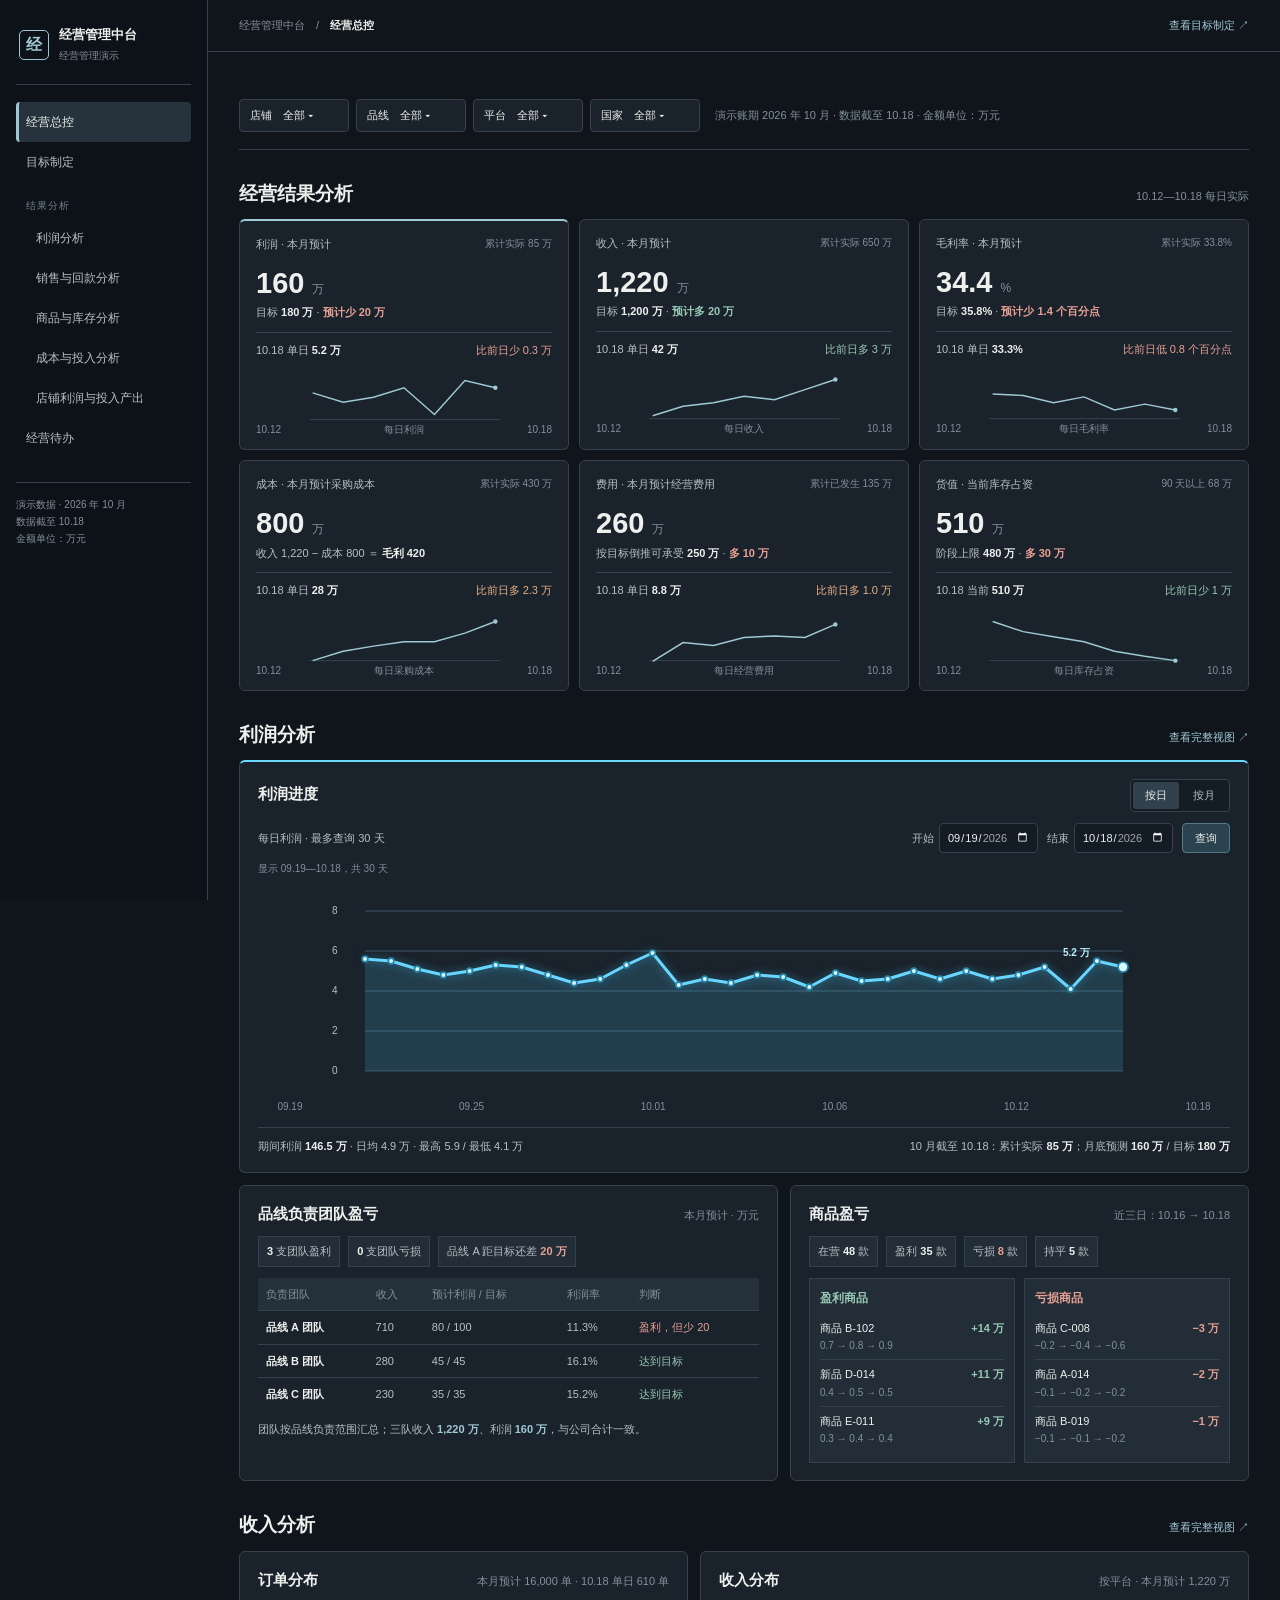
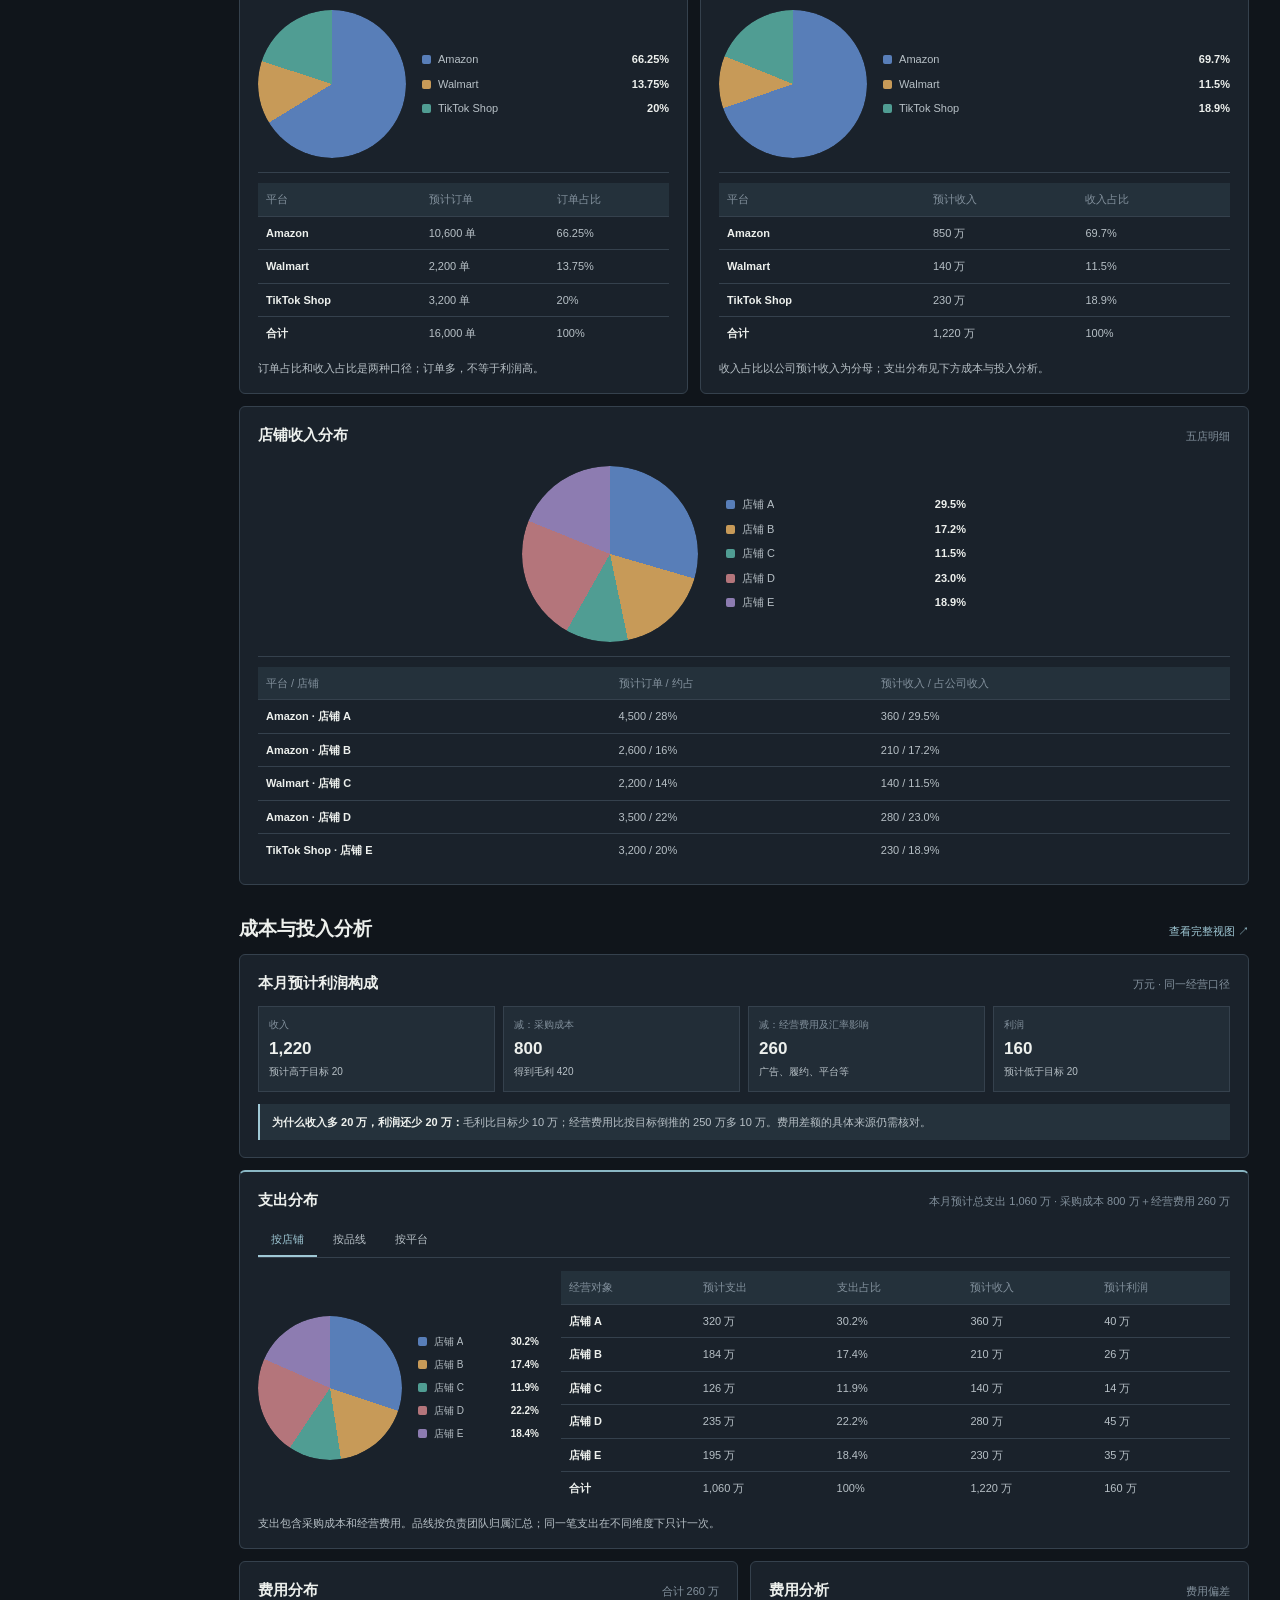
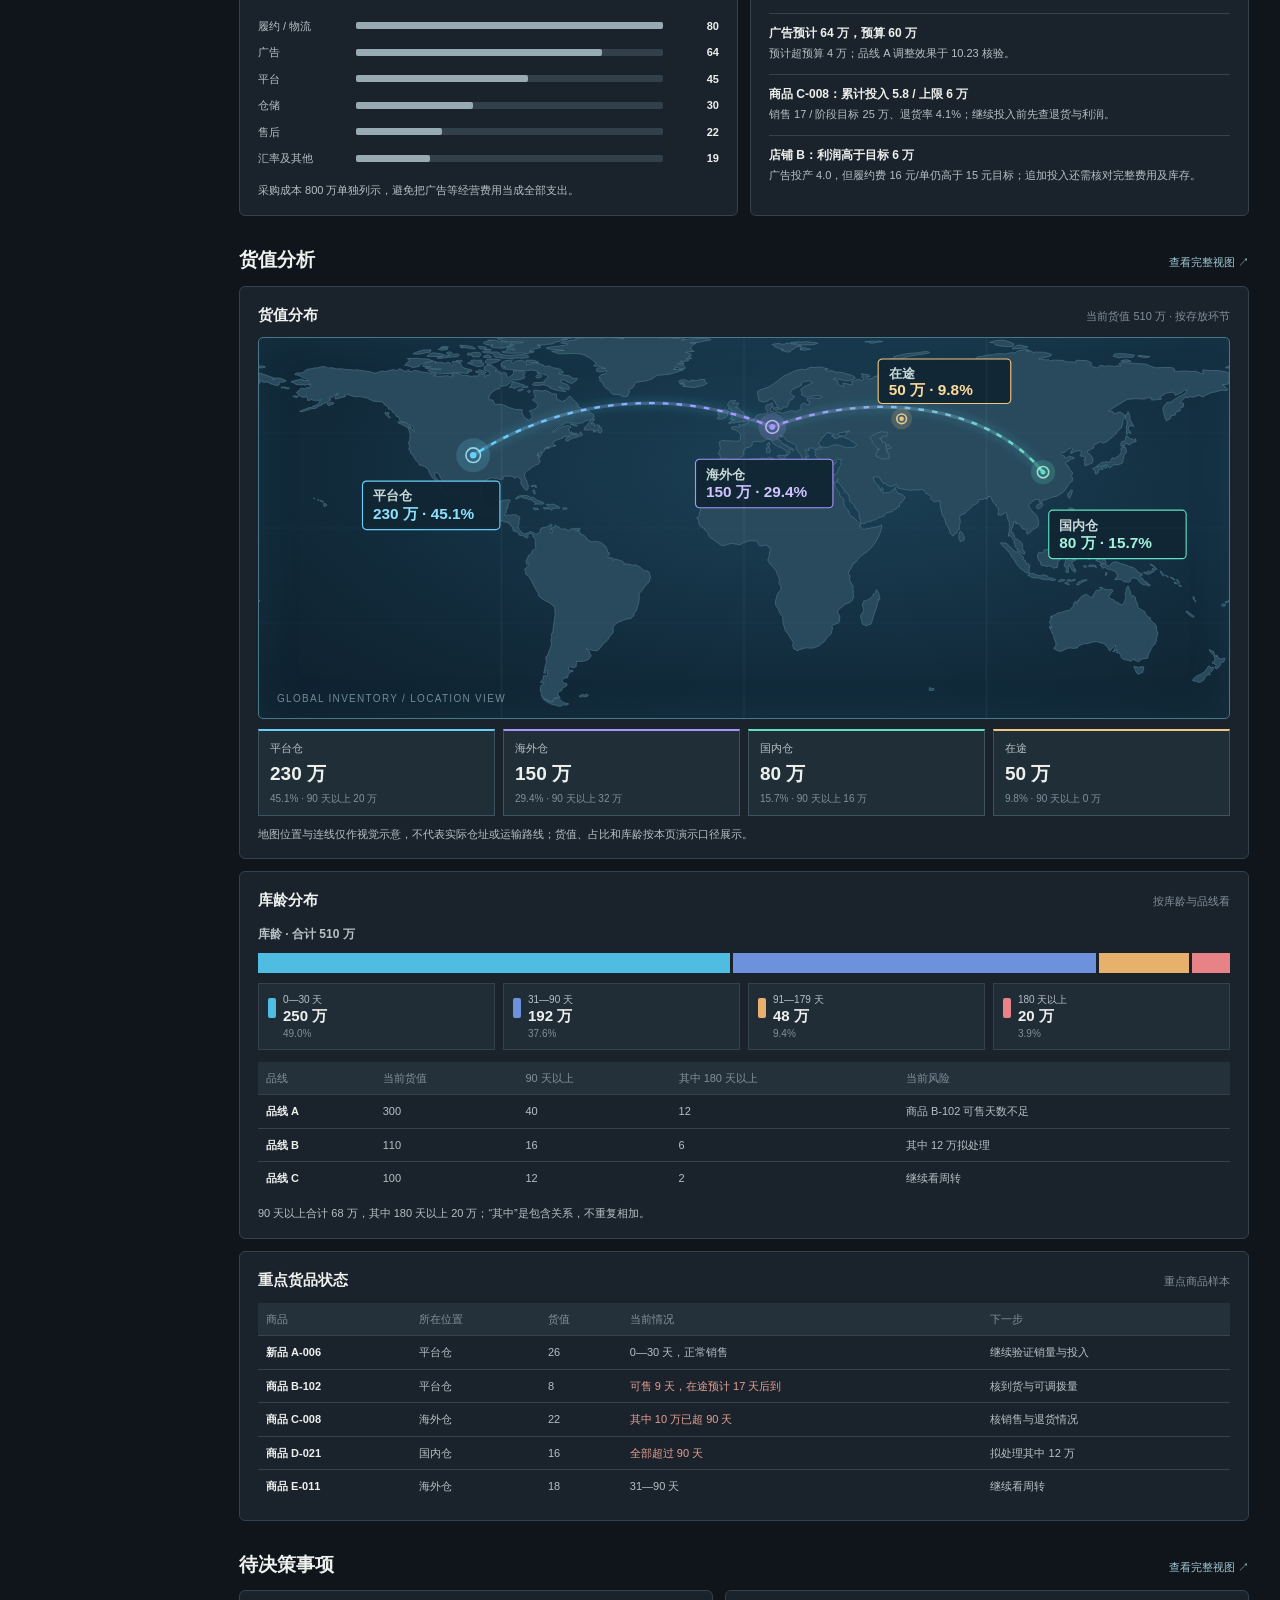
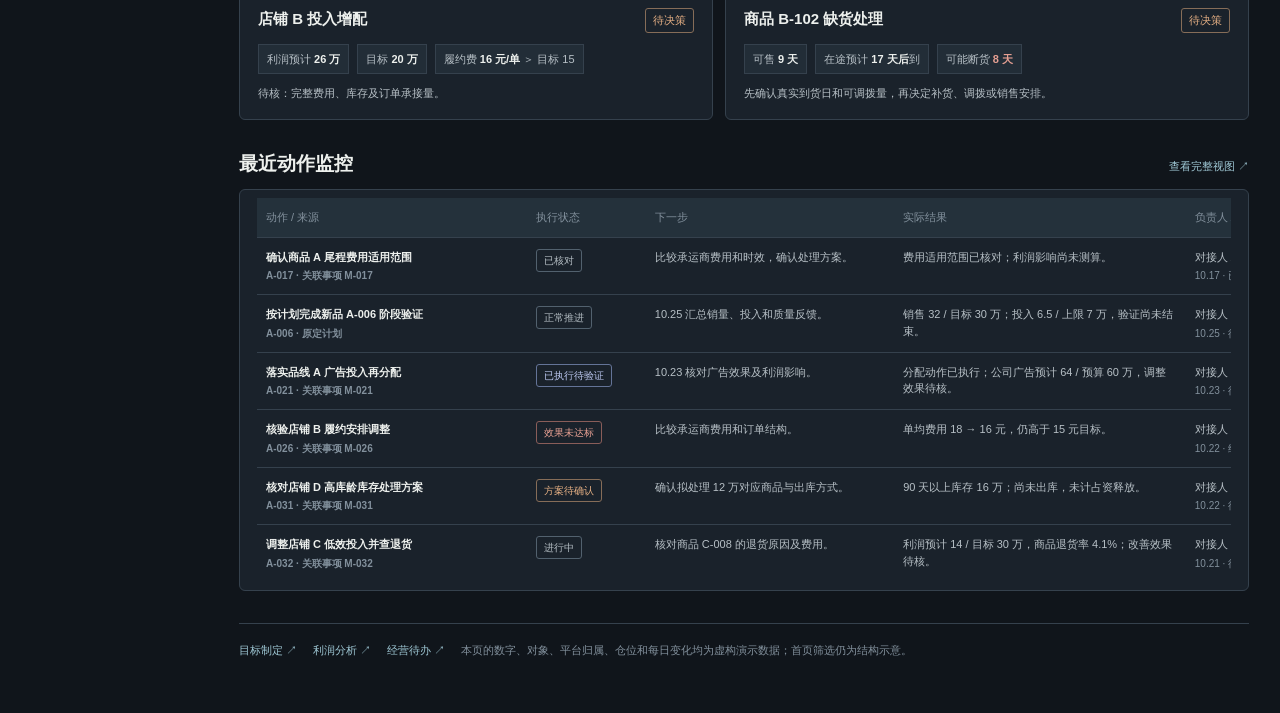
==== index.html @ 69c1f9ef "Publish management dashboard demo V5" ====
<!doctype html>
<html lang="zh-CN">
<head>
<meta charset="utf-8">
<meta name="viewport" content="width=device-width,initial-scale=1">
<title>经营总控｜经营管理中台</title>
<link rel="stylesheet" href="./style.css">
</head>
<body>
<div class="shell">
  <aside class="side">
    <div class="brand"><div class="brandmark">经</div><div><strong>经营管理中台</strong><small>经营管理演示</small></div></div>
    <nav class="nav" aria-label="产品导航">
      <a href="./index.html" class="active" aria-current="page">经营总控</a>
      <a href="./views.html#goals">目标制定</a>
      <span class="nav-label">结果分析</span>
      <a class="sub" href="./views.html#profit">利润分析</a>
      <a class="sub" href="./views.html#revenue">销售与回款分析</a>
      <a class="sub" href="./views.html#goods">商品与库存分析</a>
      <a class="sub" href="./views.html#cost">成本与投入分析</a>
      <a class="sub" href="./views.html#channel">店铺利润与投入产出</a>
      <a href="./views.html#todos">经营待办</a>
    </nav>
    <div class="sidefoot">演示数据 · 2026 年 10 月<br>数据截至 10.18<br>金额单位：万元</div>
  </aside>
  <div class="content" id="top">
    <div class="topbar"><span>经营管理中台　/　<b>经营总控</b></span><a href="./views.html#goals">查看目标制定 ↗</a></div><nav class="mobile-product-nav" aria-label="移动端产品导航"><a class="active" href="./index.html">经营总控</a><a href="./views.html#goals">目标制定</a><a href="./views.html#profit">利润分析</a><a href="./views.html#revenue">销售与回款分析</a><a href="./views.html#goods">商品与库存分析</a><a href="./views.html#cost">成本与投入分析</a><a href="./views.html#channel">店铺利润与投入产出</a><a href="./views.html#todos">经营待办</a></nav>
    <main>
      <h1 class="sr-only">经营总控</h1>
      <div class="filters" aria-label="筛选结构示意">
        <span class="filter">店铺　全部 ▾</span><span class="filter">品线　全部 ▾</span><span class="filter">平台　全部 ▾</span><span class="filter">国家　全部 ▾</span>
        <span class="filtermeta">演示账期 2026 年 10 月 · 数据截至 10.18 · 金额单位：万元</span>
      </div>

      <section class="section" aria-labelledby="result-title">
        <div class="sectionhead"><h2 id="result-title">经营结果分析</h2><span>10.12—10.18 每日实际</span></div>
        <div class="hero">
          <article class="hero-card"><div class="tagline"><span>利润 · 本月预计</span><small>累计实际 85 万</small></div><div class="big">160 <small>万</small></div><div class="compare">目标 <b>180 万</b> · <b class="bad">预计少 20 万</b></div><div class="day"><span>10.18 单日 <b>5.2 万</b></span><span class="bad">比前日少 0.3 万</span></div><svg class="spark" viewBox="0 0 272 80" role="img" aria-label="10.12至10.18每日利润为5、4.6、4.8、5.2、4.1、5.5、5.2万元"><path class="base" d="M5 74H268"/><polyline points="10,37 52,50 94,43 136,30 178,67 220,20 262,30"/><circle cx="262" cy="30" r="3"/></svg><div class="sparklabel"><span>10.12</span><span>每日利润</span><span>10.18</span></div></article>
          <article class="hero-card"><div class="tagline"><span>收入 · 本月预计</span><small>累计实际 650 万</small></div><div class="big">1,220 <small>万</small></div><div class="compare">目标 <b>1,200 万</b> · <b class="good">预计多 20 万</b></div><div class="day"><span>10.18 单日 <b>42 万</b></span><span class="good">比前日多 3 万</span></div><svg class="spark" viewBox="0 0 272 80" role="img" aria-label="10.12至10.18每日收入为31、34、35、37、36、39、42万元"><path class="base" d="M5 74H268"/><polyline points="10,70 52,57 94,52 136,43 178,48 220,34 262,20"/><circle cx="262" cy="20" r="3"/></svg><div class="sparklabel"><span>10.12</span><span>每日收入</span><span>10.18</span></div></article>
          <article class="hero-card"><div class="tagline"><span>毛利率 · 本月预计</span><small>累计实际 33.8%</small></div><div class="big">34.4 <small>%</small></div><div class="compare">目标 <b>35.8%</b> · <b class="bad">预计少 1.4 个百分点</b></div><div class="day"><span>10.18 单日 <b>33.3%</b></span><span class="bad">比前日低 0.8 个百分点</span></div><svg class="spark" viewBox="0 0 272 80" role="img" aria-label="10.12至10.18每日毛利率为35.5、35.3、34.3、35.1、33.3、34.1、33.3百分比"><path class="base" d="M5 74H268"/><polyline points="10,40 52,42 94,52 136,44 178,62 220,54 262,62"/><circle cx="262" cy="62" r="3"/></svg><div class="sparklabel"><span>10.12</span><span>每日毛利率</span><span>10.18</span></div></article>
          <article class="hero-card"><div class="tagline"><span>成本 · 本月预计采购成本</span><small>累计实际 430 万</small></div><div class="big">800 <small>万</small></div><div class="compare">收入 1,220 − 成本 800 ＝ <b>毛利 420</b></div><div class="day"><span>10.18 单日 <b>28 万</b></span><span class="warn">比前日多 2.3 万</span></div><svg class="spark" viewBox="0 0 272 80" role="img" aria-label="10.12至10.18每日采购成本为20、22、23、24、24、25.7、28万元"><path class="base" d="M5 74H268"/><polyline points="10,74 52,61 94,54 136,48 178,48 220,36 262,20"/><circle cx="262" cy="20" r="3"/></svg><div class="sparklabel"><span>10.12</span><span>每日采购成本</span><span>10.18</span></div></article>
          <article class="hero-card"><div class="tagline"><span>费用 · 本月预计经营费用</span><small>累计已发生 135 万</small></div><div class="big">260 <small>万</small></div><div class="compare">按目标倒推可承受 <b>250 万</b> · <b class="bad">多 10 万</b></div><div class="day"><span>10.18 单日 <b>8.8 万</b></span><span class="warn">比前日多 1.0 万</span></div><svg class="spark" viewBox="0 0 272 80" role="img" aria-label="10.12至10.18每日经营费用为6、7.4、7.2、7.8、7.9、7.8、8.8万元"><path class="base" d="M5 74H268"/><polyline points="10,75 52,49 94,53 136,42 178,40 220,42 262,24"/><circle cx="262" cy="24" r="3"/></svg><div class="sparklabel"><span>10.12</span><span>每日经营费用</span><span>10.18</span></div></article>
          <article class="hero-card"><div class="tagline"><span>货值 · 当前库存占资</span><small>90 天以上 68 万</small></div><div class="big">510 <small>万</small></div><div class="compare">阶段上限 <b>480 万</b> · <b class="bad">多 30 万</b></div><div class="day"><span>10.18 当前 <b>510 万</b></span><span class="good">比前日少 1 万</span></div><svg class="spark" viewBox="0 0 272 80" role="img" aria-label="10.12至10.18每日库存占资为518、516、515、514、512、511、510万元"><path class="base" d="M5 74H268"/><polyline points="10,20 52,34 94,41 136,48 178,61 220,68 262,74"/><circle cx="262" cy="74" r="3"/></svg><div class="sparklabel"><span>10.12</span><span>每日库存占资</span><span>10.18</span></div></article>
        </div>
      </section>

      <section class="section" id="profit" aria-labelledby="profit-title">
        <div class="sectionhead"><h2 id="profit-title">利润分析</h2><span><a class="section-jump" href="./views.html#profit">查看完整视图 ↗</a></span></div>
        <article class="panel trend-panel">
          <div class="panelhead"><h3>利润进度</h3><div class="period-switch" role="group" aria-label="利润图查看周期"><button type="button" data-period-toggle="day" aria-pressed="true">按日</button><button type="button" data-period-toggle="month" aria-pressed="false">按月</button></div></div>
          <div class="chart-view" data-period-panel="day">
            <div class="chart-controls"><span>每日利润 · 最多查询 30 天</span><label>开始 <input id="profitStart" type="date" min="2026-09-01" max="2026-10-18" value="2026-09-19"></label><label>结束 <input id="profitEnd" type="date" min="2026-09-01" max="2026-10-18" value="2026-10-18"></label><button id="profitRangeApply" type="button">查询</button></div>
            <p class="chart-message" id="profitRangeMessage" aria-live="polite">显示 09.19—10.18，共 30 天</p>
            <svg class="profit-chart daily-chart" id="profitDailyChart" viewBox="0 0 850 230" role="img" aria-label="近 30 天每日利润变化"></svg>
            <div class="chart-x" id="profitDailyAxis"></div>
            <div class="chart-facts"><span id="profitRangeSummary">30 天利润合计：待计算</span><span>10 月截至 10.18：累计实际 <b>85 万</b>；月底预测 <b>160 万</b> / 目标 <b>180 万</b></span></div>
          </div>
          <div class="chart-view" data-period-panel="month" hidden>
            <div class="chart-legend"><span><i class="legend-plan"></i>月目标</span><span><i class="legend-actual"></i>完整月实际</span><span><i class="legend-forecast"></i>10 月预测</span></div>
            <svg class="profit-chart" viewBox="0 0 850 220" role="img" aria-label="按月查看利润：5至9月实际分别为135、143、149、146、152万元，10月预测160万元，目标180万元">
              <path class="chart-grid" d="M35 50H815 M35 100H815 M35 150H815 M35 190H815"/>
              <path class="chart-plan" d="M35 90 L190 85 L345 80 L500 75 L655 65 L815 50"/>
              <path class="chart-actual" d="M35 95 L190 87 L345 81 L500 84 L655 78"/>
              <path class="chart-forecast" d="M655 78 L815 70"/>
              <circle class="actual-dot" cx="655" cy="78" r="4"/><circle class="forecast-dot" cx="815" cy="70" r="4"/>
              <text x="682" y="91">9 月实际 152</text><text x="741" y="64">10 月预测 160</text><text x="748" y="43">目标 180</text>
            </svg>
            <div class="chart-x"><span>5 月</span><span>6 月</span><span>7 月</span><span>8 月</span><span>9 月</span><span>10 月</span></div>
            <div class="chart-facts"><span>5—9 月为完整月实际；10 月截至 10.18 累计实际 <b>85 万</b></span><span>10 月预测 <b>160 万</b> / 目标 <b>180 万</b></span></div>
          </div>
        </article>
        <div class="grid2 wide-left" style="margin-top:12px">
          <article class="panel"><div class="panelhead"><h3>品线负责团队盈亏</h3><span>本月预计 · 万元</span></div>
            <div class="summaryline"><span><b>3</b> 支团队盈利</span><span><b>0</b> 支团队亏损</span><span>品线 A 距目标还差 <b class="bad">20 万</b></span></div>
            <div class="scroll"><table class="table"><thead><tr><th>负责团队</th><th>收入</th><th>预计利润 / 目标</th><th>利润率</th><th>判断</th></tr></thead><tbody>
              <tr><td>品线 A 团队</td><td>710</td><td>80 / 100</td><td>11.3%</td><td class="bad">盈利，但少 20</td></tr>
              <tr><td>品线 B 团队</td><td>280</td><td>45 / 45</td><td>16.1%</td><td class="good">达到目标</td></tr>
              <tr><td>品线 C 团队</td><td>230</td><td>35 / 35</td><td>15.2%</td><td class="good">达到目标</td></tr>
            </tbody></table></div>
            <p class="panelnote">团队按品线负责范围汇总；三队收入 <strong>1,220 万</strong>、利润 <strong>160 万</strong>，与公司合计一致。</p>
          </article>
          <article class="panel"><div class="panelhead"><h3>商品盈亏</h3><span>近三日：10.16 → 10.18</span></div>
            <div class="summaryline"><span>在营 <b>48</b> 款</span><span>盈利 <b>35</b> 款</span><span>亏损 <b class="bad">8</b> 款</span><span>持平 <b>5</b> 款</span></div>
            <div class="split-profit">
              <div class="product-list"><h4 class="good">盈利商品</h4>
                <div class="product-row"><span>商品 B-102</span><b class="good">+14 万</b><small>0.7 → 0.8 → 0.9</small></div>
                <div class="product-row"><span>新品 D-014</span><b class="good">+11 万</b><small>0.4 → 0.5 → 0.5</small></div>
                <div class="product-row"><span>商品 E-011</span><b class="good">+9 万</b><small>0.3 → 0.4 → 0.4</small></div>
              </div>
              <div class="product-list"><h4 class="bad">亏损商品</h4>
                <div class="product-row"><span>商品 C-008</span><b class="bad">−3 万</b><small>−0.2 → −0.4 → −0.6</small></div>
                <div class="product-row"><span>商品 A-014</span><b class="bad">−2 万</b><small>−0.1 → −0.2 → −0.2</small></div>
                <div class="product-row"><span>商品 B-019</span><b class="bad">−1 万</b><small>−0.1 → −0.1 → −0.2</small></div>
              </div>
            </div>
            
          </article>
        </div>
      </section>

      <section class="section" id="income" aria-labelledby="income-title">
        <div class="sectionhead"><h2 id="income-title">收入分析</h2><span><a class="section-jump" href="./views.html#revenue">查看完整视图 ↗</a></span></div>
        <div class="grid2 wide-right">
          <article class="panel"><div class="panelhead"><h3>订单分布</h3><span>本月预计 16,000 单 · 10.18 单日 610 单</span></div>
            <div class="pie-block order-pie" role="img" aria-label="本月预计订单按平台分布：Amazon 10,600 单，占 66.25%；Walmart 2,200 单，占 13.75%；TikTok Shop 3,200 单，占 20%">
              <div class="pie pie-order"></div>
              <div class="pie-legend">
                <div><i class="slice-a"></i><span>Amazon</span><b>66.25%</b></div>
                <div><i class="slice-b"></i><span>Walmart</span><b>13.75%</b></div>
                <div><i class="slice-c"></i><span>TikTok Shop</span><b>20%</b></div>
              </div>
            </div>
            <div class="scroll"><table class="table order-table"><thead><tr><th>平台</th><th>预计订单</th><th>订单占比</th></tr></thead><tbody>
              <tr><td>Amazon</td><td>10,600 单</td><td>66.25%</td></tr>
              <tr><td>Walmart</td><td>2,200 单</td><td>13.75%</td></tr>
              <tr><td>TikTok Shop</td><td>3,200 单</td><td>20%</td></tr>
              <tr><td>合计</td><td>16,000 单</td><td>100%</td></tr>
            </tbody></table></div>
            <p class="panelnote">订单占比和收入占比是两种口径；订单多，不等于利润高。</p>
          </article>
          <article class="panel"><div class="panelhead"><h3>收入分布</h3><span>按平台 · 本月预计 1,220 万</span></div>
            <div class="pie-block revenue-pie" role="img" aria-label="平台收入分布：Amazon 850 万、69.7%；Walmart 140 万、11.5%；TikTok Shop 230 万、18.9%">
              <div class="pie pie-platform-income"></div>
              <div class="pie-legend">
                <div><i class="slice-a"></i><span>Amazon</span><b>69.7%</b></div>
                <div><i class="slice-b"></i><span>Walmart</span><b>11.5%</b></div>
                <div><i class="slice-c"></i><span>TikTok Shop</span><b>18.9%</b></div>
              </div>
            </div>
            <div class="scroll"><table class="table revenue-table"><thead><tr><th>平台</th><th>预计收入</th><th>收入占比</th></tr></thead><tbody>
              <tr><td>Amazon</td><td>850 万</td><td>69.7%</td></tr>
              <tr><td>Walmart</td><td>140 万</td><td>11.5%</td></tr>
              <tr><td>TikTok Shop</td><td>230 万</td><td>18.9%</td></tr>
              <tr><td>合计</td><td>1,220 万</td><td>100%</td></tr>
            </tbody></table></div>
            <p class="panelnote">收入占比以公司预计收入为分母；支出分布见下方成本与投入分析。</p>
          </article>
        </div>
        <article class="panel" style="margin-top:12px"><div class="panelhead"><h3>店铺收入分布</h3><span>五店明细</span></div>
          <div class="pie-block store-revenue-pie" role="img" aria-label="店铺收入占比：A 29.5%，B 17.2%，C 11.5%，D 23.0%，E 18.9%">
            <div class="pie pie-store-income"></div>
            <div class="pie-legend">
              <div><i class="slice-a"></i><span>店铺 A</span><b>29.5%</b></div>
              <div><i class="slice-b"></i><span>店铺 B</span><b>17.2%</b></div>
              <div><i class="slice-c"></i><span>店铺 C</span><b>11.5%</b></div>
              <div><i class="slice-d"></i><span>店铺 D</span><b>23.0%</b></div>
              <div><i class="slice-e"></i><span>店铺 E</span><b>18.9%</b></div>
            </div>
          </div>
          <div class="scroll"><table class="table"><thead><tr><th>平台 / 店铺</th><th>预计订单 / 约占</th><th>预计收入 / 占公司收入</th></tr></thead><tbody>
            <tr><td>Amazon · 店铺 A</td><td>4,500 / 28%</td><td>360 / 29.5%</td></tr>
            <tr><td>Amazon · 店铺 B</td><td>2,600 / 16%</td><td>210 / 17.2%</td></tr>
            <tr><td>Walmart · 店铺 C</td><td>2,200 / 14%</td><td>140 / 11.5%</td></tr>
            <tr><td>Amazon · 店铺 D</td><td>3,500 / 22%</td><td>280 / 23.0%</td></tr>
            <tr><td>TikTok Shop · 店铺 E</td><td>3,200 / 20%</td><td>230 / 18.9%</td></tr>
          </tbody></table></div>
        </article>
      </section>

      <section class="section" id="cost" aria-labelledby="cost-title">
        <div class="sectionhead"><h2 id="cost-title">成本与投入分析</h2><span><a class="section-jump" href="./views.html#cost">查看完整视图 ↗</a></span></div>
        <article class="panel"><div class="panelhead"><h3>本月预计利润构成</h3><span>万元 · 同一经营口径</span></div>
          <div class="lineage"><div><span>收入</span><b>1,220</b><small>预计高于目标 20</small></div><div><span>减：采购成本</span><b>800</b><small>得到毛利 420</small></div><div><span>减：经营费用及汇率影响</span><b>260</b><small>广告、履约、平台等</small></div><div><span>利润</span><b>160</b><small>预计低于目标 20</small></div></div>
          <div class="bridge-note"><b>为什么收入多 20 万，利润还少 20 万：</b>毛利比目标少 10 万；经营费用比按目标倒推的 250 万多 10 万。费用差额的具体来源仍需核对。</div>
        </article>
        <article class="panel expense-panel" style="margin-top:12px">
          <div class="panelhead"><h3>支出分布</h3><span>本月预计总支出 1,060 万 · 采购成本 800 万＋经营费用 260 万</span></div>
          <div class="expense-switch" role="tablist" aria-label="支出分布查看维度">
            <button type="button" data-expense-scope="store" role="tab" aria-selected="true">按店铺</button>
            <button type="button" data-expense-scope="line" role="tab" aria-selected="false">按品线</button>
            <button type="button" data-expense-scope="platform" role="tab" aria-selected="false">按平台</button>
          </div>
          <div class="expense-layout">
            <div class="expense-graphic"><div class="pie expense-pie" id="expensePie" role="img" aria-label="各店铺支出占比"></div><div class="pie-legend" id="expenseLegend"></div></div>
            <div class="scroll"><table class="table expense-table"><thead><tr><th>经营对象</th><th>预计支出</th><th>支出占比</th><th>预计收入</th><th>预计利润</th></tr></thead><tbody id="expenseRows"></tbody></table></div>
          </div>
          <p class="panelnote">支出包含采购成本和经营费用。品线按负责团队归属汇总；同一笔支出在不同维度下只计一次。</p>
        </article>
        <div class="grid2" style="margin-top:12px">
          <article class="panel"><div class="panelhead"><h3>费用分布</h3><span>合计 260 万</span></div>
            <div class="costrow"><span>履约 / 物流</span><div class="rail"><i style="width:100%"></i></div><b>80</b></div>
            <div class="costrow"><span>广告</span><div class="rail"><i style="width:80%"></i></div><b>64</b></div>
            <div class="costrow"><span>平台</span><div class="rail"><i style="width:56%"></i></div><b>45</b></div>
            <div class="costrow"><span>仓储</span><div class="rail"><i style="width:38%"></i></div><b>30</b></div>
            <div class="costrow"><span>售后</span><div class="rail"><i style="width:28%"></i></div><b>22</b></div>
            <div class="costrow"><span>汇率及其他</span><div class="rail"><i style="width:24%"></i></div><b>19</b></div>
            <p class="panelnote">采购成本 800 万单独列示，避免把广告等经营费用当成全部支出。</p>
          </article>
          <article class="panel"><div class="panelhead"><h3>费用分析</h3><span>费用偏差</span></div>
            <div class="signal"><strong>广告预计 64 万，预算 60 万</strong><p>预计超预算 4 万；品线 A 调整效果于 10.23 核验。</p></div>
            <div class="signal"><strong>商品 C-008：累计投入 5.8 / 上限 6 万</strong><p>销售 17 / 阶段目标 25 万、退货率 4.1%；继续投入前先查退货与利润。</p></div>
            <div class="signal"><strong>店铺 B：利润高于目标 6 万</strong><p>广告投产 4.0，但履约费 16 元/单仍高于 15 元目标；追加投入还需核对完整费用及库存。</p></div>
          </article>
        </div>
      </section>

      <section class="section" id="stock" aria-labelledby="stock-title">
        <div class="sectionhead"><h2 id="stock-title">货值分析</h2><span><a class="section-jump" href="./views.html#goods">查看完整视图 ↗</a></span></div>
        <article class="panel map-panel">
          <div class="panelhead"><h3>货值分布</h3><span>当前货值 510 万 · 按存放环节</span></div>
          <div class="map-frame">
            <svg class="asset-map" viewBox="0 0 1200 470" role="img" aria-label="货值在国内仓、海外仓、平台仓和在途四个环节的分布示意，地点与线路不代表实际仓址">
              <defs><linearGradient id="mapRoute" gradientUnits="userSpaceOnUse" x1="265" y1="145" x2="970" y2="166"><stop stop-color="#63d5fa"/><stop offset=".5" stop-color="#aa94ff"/><stop offset="1" stop-color="#65e2c4"/></linearGradient></defs>
              <image href="./world-map.svg" x="0" y="0" width="1200" height="470"/>
              <path class="map-route-base" d="M970 166 C900 80 755 65 635 110 C510 60 375 75 265 145"/>
              <path class="map-route-motion" d="M970 166 C900 80 755 65 635 110 C510 60 375 75 265 145"/>
              <g class="map-node node-platform" transform="translate(265 145)"><circle class="map-halo" r="21"/><circle class="map-ring" r="9"/><circle class="map-core" r="4"/></g>
              <g class="map-node node-overseas" transform="translate(635 110)"><circle class="map-halo" r="17"/><circle class="map-ring" r="8"/><circle class="map-core" r="3.5"/></g>
              <g class="map-node node-domestic" transform="translate(970 166)"><circle class="map-halo" r="15"/><circle class="map-ring" r="7"/><circle class="map-core" r="3"/></g>
              <g class="map-node node-transit" transform="translate(795 100)"><circle class="map-halo" r="13"/><circle class="map-ring" r="6"/><circle class="map-core" r="2.8"/></g>
              <g class="map-callout platform-callout" transform="translate(128 177)"><rect width="170" height="60" rx="5"/><text x="13" y="24">平台仓</text><text class="map-value" x="13" y="47">230 万 · 45.1%</text></g>
              <g class="map-callout overseas-callout" transform="translate(540 150)"><rect width="170" height="60" rx="5"/><text x="13" y="24">海外仓</text><text class="map-value" x="13" y="47">150 万 · 29.4%</text></g>
              <g class="map-callout domestic-callout" transform="translate(977 213)"><rect width="170" height="60" rx="5"/><text x="13" y="24">国内仓</text><text class="map-value" x="13" y="47">80 万 · 15.7%</text></g>
              <g class="map-callout transit-callout" transform="translate(766 26)"><rect width="164" height="55" rx="5"/><text x="13" y="23">在途</text><text class="map-value" x="13" y="45">50 万 · 9.8%</text></g>
            </svg>
            <div class="map-watermark">GLOBAL INVENTORY / LOCATION VIEW</div>
            <div class="map-scroll-hint">左右滑动查看地图 →</div>
          </div>
          <div class="map-summary">
            <div><span>平台仓</span><b>230 万</b><small>45.1% · 90 天以上 20 万</small></div>
            <div><span>海外仓</span><b>150 万</b><small>29.4% · 90 天以上 32 万</small></div>
            <div><span>国内仓</span><b>80 万</b><small>15.7% · 90 天以上 16 万</small></div>
            <div><span>在途</span><b>50 万</b><small>9.8% · 90 天以上 0 万</small></div>
          </div>
          <p class="panelnote">地图位置与连线仅作视觉示意，不代表实际仓址或运输路线；货值、占比和库龄按本页演示口径展示。</p>
        </article>
        <article class="panel" style="margin-top:12px"><div class="panelhead"><h3>库龄分布</h3><span>按库龄与品线看</span></div>
          <div class="subhead">库龄 · 合计 510 万</div>
          <div class="agebar" role="img" aria-label="0至30天250万，31至90天192万，91至179天48万，180天以上20万"><span style="width:49.0196%"></span><span style="width:37.6471%"></span><span style="width:9.4118%"></span><span style="width:3.9215%"></span></div>
          <div class="age-legend">
            <div><i></i><span>0—30 天</span><b>250 万</b><small>49.0%</small></div>
            <div><i></i><span>31—90 天</span><b>192 万</b><small>37.6%</small></div>
            <div><i></i><span>91—179 天</span><b>48 万</b><small>9.4%</small></div>
            <div><i></i><span>180 天以上</span><b>20 万</b><small>3.9%</small></div>
          </div>
          <div class="scroll"><table class="table"><thead><tr><th>品线</th><th>当前货值</th><th>90 天以上</th><th>其中 180 天以上</th><th>当前风险</th></tr></thead><tbody>
            <tr><td>品线 A</td><td>300</td><td>40</td><td>12</td><td>商品 B-102 可售天数不足</td></tr>
            <tr><td>品线 B</td><td>110</td><td>16</td><td>6</td><td>其中 12 万拟处理</td></tr>
            <tr><td>品线 C</td><td>100</td><td>12</td><td>2</td><td>继续看周转</td></tr>
          </tbody></table></div>
          <p class="panelnote">90 天以上合计 68 万，其中 180 天以上 20 万；“其中”是包含关系，不重复相加。</p>
        </article>
        <article class="panel" style="margin-top:12px"><div class="panelhead"><h3>重点货品状态</h3><span>重点商品样本</span></div>
          <div class="scroll"><table class="table"><thead><tr><th>商品</th><th>所在位置</th><th>货值</th><th>当前情况</th><th>下一步</th></tr></thead><tbody>
            <tr><td>新品 A-006</td><td>平台仓</td><td>26</td><td>0—30 天，正常销售</td><td>继续验证销量与投入</td></tr>
            <tr><td>商品 B-102</td><td>平台仓</td><td>8</td><td class="bad">可售 9 天，在途预计 17 天后到</td><td>核到货与可调拨量</td></tr>
            <tr><td>商品 C-008</td><td>海外仓</td><td>22</td><td class="bad">其中 10 万已超 90 天</td><td>核销售与退货情况</td></tr>
            <tr><td>商品 D-021</td><td>国内仓</td><td>16</td><td class="bad">全部超过 90 天</td><td>拟处理其中 12 万</td></tr>
            <tr><td>商品 E-011</td><td>海外仓</td><td>18</td><td>31—90 天</td><td>继续看周转</td></tr>
          </tbody></table></div>
        </article>
      </section>

      <section class="section" id="matters" aria-labelledby="matters-title">
        <div class="sectionhead"><h2 id="matters-title">待决策事项</h2><span><a class="section-jump" href="./views.html#todos">查看完整视图 ↗</a></span></div>
        <div class="mattergrid">
          <article class="panel"><div class="panelhead"><h3>店铺 B 投入增配</h3><span class="status warn">待决策</span></div>
            <div class="summaryline"><span>利润预计 <b>26 万</b></span><span>目标 <b>20 万</b></span><span>履约费 <b>16 元/单</b> ＞ 目标 15</span></div>
            <p class="panelnote">待核：完整费用、库存及订单承接量。</p>
          </article>
          <article class="panel"><div class="panelhead"><h3>商品 B-102 缺货处理</h3><span class="status warn">待决策</span></div>
            <div class="summaryline"><span>可售 <b>9 天</b></span><span>在途预计 <b>17 天后</b>到</span><span>可能断货 <b class="bad">8 天</b></span></div>
            <p class="panelnote">先确认真实到货日和可调拨量，再决定补货、调拨或销售安排。</p>
          </article>
        </div>
      </section>

      <section class="section" id="actions" aria-labelledby="actions-title">
        <div class="sectionhead"><h2 id="actions-title">最近动作监控</h2><span><a class="section-jump" href="./views.html#todos">查看完整视图 ↗</a></span></div>
        <article class="panel actions-panel">
          <div class="scroll"><table class="table actions-table"><thead><tr><th>动作 / 来源</th><th>执行状态</th><th>下一步</th><th>实际结果</th><th>负责人 / 截止时间</th></tr></thead><tbody>
            <tr><td>确认商品 A 尾程费用适用范围<small>A-017 · 关联事项 M-017</small></td><td><span class="status">已核对</span></td><td>比较承运商费用和时效，确认处理方案。</td><td>费用适用范围已核对；利润影响尚未测算。</td><td>对接人 A<small>10.17 · 已完成</small></td></tr>
            <tr><td>按计划完成新品 A-006 阶段验证<small>A-006 · 原定计划</small></td><td><span class="status">正常推进</span></td><td>10.25 汇总销量、投入和质量反馈。</td><td>销售 32 / 目标 30 万；投入 6.5 / 上限 7 万，验证尚未结束。</td><td>对接人 B<small>10.25 · 待验证</small></td></tr>
            <tr><td>落实品线 A 广告投入再分配<small>A-021 · 关联事项 M-021</small></td><td><span class="status active">已执行待验证</span></td><td>10.23 核对广告效果及利润影响。</td><td>分配动作已执行；公司广告预计 64 / 预算 60 万，调整效果待核。</td><td>对接人 C<small>10.23 · 待验证</small></td></tr>
            <tr><td>核验店铺 B 履约安排调整<small>A-026 · 关联事项 M-026</small></td><td><span class="status bad-status">效果未达标</span></td><td>比较承运商费用和订单结构。</td><td>单均费用 18 → 16 元，仍高于 15 元目标。</td><td>对接人 D<small>10.22 · 继续核验</small></td></tr>
            <tr><td>核对店铺 D 高库龄库存处理方案<small>A-031 · 关联事项 M-031</small></td><td><span class="status warn">方案待确认</span></td><td>确认拟处理 12 万对应商品与出库方式。</td><td>90 天以上库存 16 万；尚未出库，未计占资释放。</td><td>对接人 E<small>10.22 · 待确认</small></td></tr>
            <tr><td>调整店铺 C 低效投入并查退货<small>A-032 · 关联事项 M-032</small></td><td><span class="status">进行中</span></td><td>核对商品 C-008 的退货原因及费用。</td><td>利润预计 14 / 目标 30 万，商品退货率 4.1%；改善效果待核。</td><td>对接人 F<small>10.21 · 待复核</small></td></tr>
          </tbody></table></div>
        </article>
      </section>

      <footer class="footer"><a href="./views.html#goals">目标制定 ↗</a><a href="./views.html#profit">利润分析 ↗</a><a href="./views.html#todos">经营待办 ↗</a><span>本页的数字、对象、平台归属、仓位和每日变化均为虚构演示数据；首页筛选仍为结构示意。</span></footer>
    </main>
  </div>
</div>
<script>
document.querySelectorAll('[data-period-toggle]').forEach(button => {
  button.addEventListener('click', () => {
    const period = button.getAttribute('data-period-toggle');
    document.querySelectorAll('[data-period-toggle]').forEach(item => item.setAttribute('aria-pressed', String(item === button)));
    document.querySelectorAll('[data-period-panel]').forEach(panel => { panel.hidden = panel.getAttribute('data-period-panel') !== period; });
  });
});
</script>
<script src="./dashboard.js"></script>
</body>
</html>
---- style.css ----
:root{--bg:#10151b;--side:#0d1218;--panel:#1a222b;--panel2:#222d37;--line:#35414d;--text:#edf0ed;--sub:#b7c0c6;--muted:#82909c;--ice:#9fc8d5;--good:#98c8b3;--warn:#e6b084;--bad:#e7a093}
*{box-sizing:border-box}html{scroll-behavior:smooth}body{margin:0;background:var(--bg);color:var(--text);font:13px/1.5 "PingFang SC","Microsoft YaHei",sans-serif}a{color:var(--ice);text-decoration:none}a:hover{text-decoration:underline}b,strong{font-weight:650}.shell{display:grid;grid-template-columns:208px minmax(0,1fr)}.side{position:sticky;top:0;height:100vh;background:var(--side);border-right:1px solid var(--line);padding:24px 16px}.brand{display:flex;gap:10px;align-items:center;padding:1px 3px 20px;border-bottom:1px solid var(--line)}.brandmark{width:30px;height:30px;border:1px solid var(--ice);border-radius:5px;display:grid;place-items:center;color:var(--ice);font-size:16px;font-weight:700}.brand strong{font-size:13px;display:block}.brand small{font-size:10px;color:var(--muted)}.nav{padding-top:17px}.nav a{display:block;padding:11px 10px;color:var(--sub);font-size:12px;border-radius:4px}.nav a:first-child{background:#26333d;color:var(--text);border-left:3px solid var(--ice);padding-left:7px}.sidefoot{position:absolute;bottom:21px;left:19px;right:19px;border-top:1px solid var(--line);padding-top:13px;color:var(--muted);font-size:10px;line-height:1.7}.content{min-width:0}.topbar{height:52px;border-bottom:1px solid var(--line);padding:0 31px;display:flex;align-items:center;justify-content:space-between;color:var(--muted);font-size:11px}.topbar b{color:var(--text)}main{max-width:1440px;margin:auto;padding:27px 31px 55px}.pagehead{display:flex;justify-content:space-between;align-items:start;gap:16px}.eyebrow{font-size:11px;letter-spacing:.07em;color:var(--ice);margin:0 0 4px}.pagehead h1{font-size:28px;line-height:1.25;margin:0}.pagehead p:last-child{margin:8px 0 0;color:var(--sub);font-size:12px}.stamp{border:1px solid #536e7a;border-radius:4px;padding:7px 10px;color:var(--ice);font-size:11px;white-space:nowrap}.filters{display:flex;flex-wrap:wrap;gap:7px;align-items:center;padding:20px 0 17px;border-bottom:1px solid var(--line)}.filter{background:var(--panel);border:1px solid var(--line);border-radius:4px;padding:7px 10px;color:var(--text);font-size:11px;min-width:110px}.filtermeta{color:var(--muted);font-size:11px;margin-left:8px}.section{margin-top:30px}.sectionhead{display:flex;align-items:baseline;justify-content:space-between;gap:15px;margin-bottom:11px}.sectionhead h2{font-size:19px;margin:0}.sectionhead span{color:var(--muted);font-size:11px;text-align:right}.hero{display:grid;grid-template-columns:repeat(3,minmax(0,1fr));gap:10px}.hero-card,.panel{background:var(--panel);border:1px solid var(--line);border-radius:6px;min-width:0}.hero-card{padding:15px 16px 12px}.hero-card:first-child{border-top:2px solid var(--ice)}.hero-card .tagline{display:flex;justify-content:space-between;gap:7px;color:var(--sub);font-size:11px}.hero-card .tagline small{color:var(--muted);font-size:10px}.hero-card .big{font-size:29px;line-height:1.2;font-weight:650;margin:13px 0 4px}.hero-card .big small{font-size:12px;color:var(--muted);font-weight:400}.hero-card .compare{color:var(--sub);font-size:11px}.hero-card .compare b{color:var(--text)}.hero-card .day{display:flex;justify-content:space-between;gap:8px;border-top:1px solid var(--line);padding-top:9px;margin-top:11px;color:var(--sub);font-size:11px}.hero-card .day b{color:var(--text)}.spark{width:100%;height:58px;display:block;margin-top:8px}.spark path.base{stroke:#41515d;stroke-width:1}.spark polyline{stroke:var(--ice);stroke-width:2;fill:none}.spark circle{fill:var(--ice)}.sparklabel{display:flex;justify-content:space-between;font-size:10px;color:var(--muted);margin-top:-2px}.grid2{display:grid;grid-template-columns:1fr 1fr;gap:12px}.grid2.wide-left{grid-template-columns:1.08fr .92fr}.grid2.wide-right{grid-template-columns:.9fr 1.1fr}.panel{padding:17px 18px}.panelhead{display:flex;justify-content:space-between;align-items:baseline;gap:10px;margin-bottom:11px}.panelhead h3{font-size:15px;margin:0}.panelhead span{font-size:11px;color:var(--muted);text-align:right}.panelnote{font-size:11px;color:var(--sub);margin:10px 0 0}.panelnote strong{color:var(--ice)}.summaryline{display:flex;flex-wrap:wrap;gap:8px;margin:0 0 11px}.summaryline span{background:var(--panel2);border:1px solid var(--line);padding:6px 8px;color:var(--sub);font-size:11px}.summaryline b{color:var(--text)}.scroll{overflow:auto}.table{width:100%;border-collapse:collapse;font-size:11px;white-space:nowrap}.table th{background:#24313b;color:var(--muted);font-weight:500;text-align:left}.table td,.table th{padding:8px 8px;border-bottom:1px solid var(--line)}.table tr:last-child td{border-bottom:0}.table td:first-child{color:var(--text);font-weight:600}.table td{color:var(--sub)}.bad{color:var(--bad)!important}.good{color:var(--good)!important}.warn{color:var(--warn)!important}.muted{color:var(--muted)!important}.subhead{font-size:12px;font-weight:600;color:var(--sub);margin:14px 0 7px}.split-profit{display:grid;grid-template-columns:1fr 1fr;gap:9px}.product-list{border:1px solid var(--line);background:var(--panel2);padding:10px}.product-list h4{font-size:12px;margin:0 0 7px}.product-row{display:grid;grid-template-columns:minmax(0,1fr) 58px;gap:2px 5px;padding:6px 0;border-top:1px solid var(--line);font-size:11px}.product-row:first-of-type{border-top:0}.product-row b{text-align:right}.product-row small{grid-column:1/-1;color:var(--muted);text-align:left;font-size:10px}.share-row{display:grid;grid-template-columns:102px minmax(0,1fr) 124px;gap:10px;align-items:center;padding:9px 0;border-bottom:1px solid var(--line);font-size:11px}.share-row:last-child{border-bottom:0}.share-row b{font-size:11px}.rail{height:9px;background:#32404b;border-radius:2px}.rail i{display:block;height:100%;background:#87a3b1;border-radius:2px}.share-row strong{text-align:right}.lineage{display:grid;grid-template-columns:repeat(4,minmax(0,1fr));gap:8px}.lineage div{border:1px solid var(--line);background:var(--panel2);padding:10px}.lineage span{display:block;color:var(--muted);font-size:10px}.lineage b{display:block;margin-top:4px;font-size:17px}.lineage small{color:var(--sub);font-size:10px}.bridge-note{border-left:2px solid var(--ice);background:#25323c;padding:10px 12px;margin-top:12px;color:var(--sub);font-size:11px}.bridge-note b{color:var(--text)}.costrow{display:grid;grid-template-columns:90px minmax(0,1fr) 48px;align-items:center;gap:8px;padding:5px 0;color:var(--sub);font-size:11px}.costrow b{text-align:right;color:var(--text)}.costrow .rail{height:7px}.costrow .rail i{background:#98abb5}.signal{padding:9px 0;border-top:1px solid var(--line)}.signal:first-of-type{border-top:0}.signal strong{font-size:12px}.signal p{margin:3px 0;color:var(--sub);font-size:11px}.location-row{display:grid;grid-template-columns:92px minmax(0,1fr) 120px;gap:9px;align-items:center;padding:7px 0;border-top:1px solid var(--line);font-size:11px}.location-row:first-of-type{border-top:0}.location-row b{color:var(--text)}.location-row .right{text-align:right;color:var(--sub)}.agebar{display:flex;height:31px;gap:3px;margin:10px 0}.agebar span{display:grid;place-items:center;font-size:10px;color:#ecf2f1;white-space:nowrap;overflow:hidden}.agebar span:nth-child(1){background:#405f6b}.agebar span:nth-child(2){background:#65808a}.agebar span:nth-child(3){background:#956f68}.mattergrid{display:grid;grid-template-columns:.95fr 1.05fr;gap:12px}.matteritem{border-top:1px solid var(--line);padding:10px 0}.matteritem:first-of-type{border-top:0}.matteritem strong{font-size:12px}.matteritem p{font-size:11px;color:var(--sub);margin:4px 0 0}.footer{margin-top:32px;padding-top:18px;border-top:1px solid var(--line);color:var(--muted);font-size:11px}.footer a{margin-right:16px}
@media(max-width:1180px){.split-profit{grid-template-columns:1fr}.shell{grid-template-columns:178px minmax(0,1fr)}main{padding:24px}.topbar{padding:0 24px}.hero{grid-template-columns:repeat(2,minmax(0,1fr))}}
@media(max-width:800px){.shell{display:block}.side{display:none}.topbar{padding:0 16px}.topbar a{display:none}main{padding:21px 16px}.pagehead{display:block}.stamp{display:inline-block;margin-top:12px}.filters{gap:6px}.filter{min-width:0}.filtermeta{width:100%;margin-left:0}.grid2,.grid2.wide-left,.grid2.wide-right,.mattergrid{grid-template-columns:1fr}.sectionhead{display:block}.sectionhead span{display:block;text-align:left;margin-top:3px}.lineage{grid-template-columns:repeat(2,minmax(0,1fr))}}
@media(max-width:520px){.hero{grid-template-columns:1fr}.split-profit{grid-template-columns:1fr}.table{min-width:540px}.product-row{grid-template-columns:minmax(0,1fr) 58px}.share-row{grid-template-columns:79px minmax(0,1fr) 95px;gap:5px}.location-row{grid-template-columns:84px minmax(0,1fr) 105px;gap:5px}}
/* Profit analysis: selectable daily and monthly views. */
[hidden]{display:none!important}.trend-panel{margin-bottom:0}.period-switch{display:flex;gap:2px;border:1px solid var(--line);padding:2px;border-radius:4px;background:#141c24}.period-switch button{border:0;background:transparent;color:var(--sub);padding:5px 12px;font:inherit;font-size:11px;border-radius:3px;cursor:pointer}.period-switch button[aria-pressed="true"]{background:#31424e;color:var(--text)}.period-switch button:focus-visible{outline:2px solid var(--ice);outline-offset:2px}.chart-view{min-width:0}.chart-legend{display:flex;justify-content:flex-end;gap:15px;color:var(--muted);font-size:10px}.chart-legend span{display:flex;align-items:center;gap:5px}.chart-legend i{display:inline-block;width:15px;border-top:2px solid #7b8b98}.chart-legend .legend-actual{border-color:var(--ice)}.chart-legend .legend-forecast{border-color:var(--ice);border-top-style:dashed}.profit-chart{width:100%;height:220px;display:block}.profit-chart .chart-grid{fill:none;stroke:#40505d;stroke-width:1}.profit-chart .chart-plan{fill:none;stroke:#697a87;stroke-width:2}.profit-chart .chart-actual{fill:none;stroke:var(--ice);stroke-width:3}.profit-chart .chart-forecast{fill:none;stroke:var(--ice);stroke-width:2.5;stroke-dasharray:6 6}.profit-chart .chart-cut{fill:none;stroke:#728493;stroke-width:1;stroke-dasharray:3 5}.profit-chart circle{fill:var(--ice)}.profit-chart text{fill:var(--sub);font-size:11px}.chart-x{display:flex;justify-content:space-between;color:var(--muted);font-size:10px;margin-top:-7px;padding:0 2%}.chart-facts{display:flex;justify-content:space-between;gap:12px;border-top:1px solid var(--line);margin-top:13px;padding-top:10px;color:var(--sub);font-size:11px}.chart-facts b{color:var(--text)}
/* Income and spending bars share one scale in each comparison. */
.paired-legend{display:flex;align-items:center;gap:12px;color:var(--sub);font-size:10px;margin-bottom:5px}.paired-legend span{display:flex;align-items:center;gap:5px}.paired-legend i{display:inline-block;width:13px;height:7px}.paired-legend .income-key{background:var(--ice)}.paired-legend .spend-key{background:#758793}.paired-legend small{margin-left:auto;color:var(--muted);font-size:10px}.paired-list{margin-bottom:11px;padding:2px 0 8px;border-bottom:1px solid var(--line)}.paired-row{display:grid;grid-template-columns:96px minmax(0,1fr) 95px;gap:8px;align-items:center;padding:5px 0;font-size:10px}.paired-row b{font-size:11px}.paired-row small{font-size:10px;text-align:right;color:var(--sub)}.pair-lines{display:grid;gap:3px}.pair-lines .rail{height:6px}.pair-lines i{height:100%}.pair-lines .income-fill{background:var(--ice)}.pair-lines .spend-fill{background:#758793}.paired-list.stores{display:grid;grid-template-columns:repeat(2,minmax(0,1fr));column-gap:26px}
/* Action monitoring remains distinct from decisions. */
.status{display:inline-block;border:1px solid #52616e;border-radius:3px;padding:3px 7px;color:var(--sub);font-size:10px;white-space:nowrap;font-weight:400}.status.active{border-color:#647498;color:#bdc9f2}.status.warn{border-color:#866d58;color:var(--warn)}.status.bad-status{border-color:#895d59;color:var(--bad)}.actions-panel{padding:8px 17px}.actions-table{min-width:1080px;table-layout:fixed;white-space:normal}.actions-table th:nth-child(1){width:25%}.actions-table th:nth-child(2){width:11%}.actions-table th:nth-child(3){width:23%}.actions-table th:nth-child(4){width:27%}.actions-table th:nth-child(5){width:14%}.actions-table td,.actions-table th{padding:11px 9px;vertical-align:top}.actions-table td small{display:block;color:var(--muted);font-size:10px;margin-top:3px}
@media(max-width:800px){.paired-list.stores{grid-template-columns:1fr}.chart-view{overflow-x:auto}.profit-chart{min-width:650px}.chart-x{min-width:650px}.chart-facts{display:block}.chart-facts span{display:block;margin-top:4px}}
@media(max-width:520px){.paired-row{grid-template-columns:78px minmax(0,1fr) 70px;gap:5px}.paired-legend{flex-wrap:wrap}.paired-legend small{width:100%;margin:0}}
/* Order distribution: chart for proportions, table for exact counts. */
.order-chart{padding:4px 0 10px;margin-bottom:10px;border-bottom:1px solid var(--line)}
.order-row{display:grid;grid-template-columns:96px minmax(0,1fr) 56px;gap:8px;align-items:center;padding:6px 0;font-size:11px}
.order-row b{font-size:11px}
.order-row small{text-align:right;color:var(--sub);font-size:10px}
.order-row .rail{height:8px}
.order-row .rail i{background:var(--ice)}
@media(max-width:520px){.order-row{grid-template-columns:78px minmax(0,1fr) 48px;gap:5px}}
/* Distribution pies use the same slice color for each platform or store. */
.pie-block,.pie-pair{display:grid;align-items:center;gap:16px;padding:8px 0 14px;margin-bottom:10px;border-bottom:1px solid var(--line)}
.pie-block{grid-template-columns:148px minmax(0,1fr)}
.pie-pair{grid-template-columns:126px 126px minmax(0,1fr);gap:13px}
.pie{width:118px;aspect-ratio:1;border-radius:50%;border:2px solid #30404b}
.order-pie .pie{width:148px}
.pie-group{display:grid;justify-items:center;gap:9px}
.pie-group>b{font-size:11px;color:var(--sub);font-weight:500}
.pie-legend{display:grid;gap:8px;align-content:center;min-width:0}
.pie-legend>div{display:flex;align-items:center;gap:7px;color:var(--sub);font-size:11px;white-space:nowrap}
.pie-legend i{display:inline-block;width:9px;height:9px;flex:none;border-radius:2px}
.pie-legend span{min-width:0;overflow:hidden;text-overflow:ellipsis}
.pie-legend b{margin-left:auto;color:var(--text);font-size:11px}
.pie-legend .slice-a{background:#587EB8}.pie-legend .slice-b{background:#C79A58}.pie-legend .slice-c{background:#509D93}.pie-legend .slice-d{background:#B4757B}.pie-legend .slice-e{background:#8D7CB1}
.pie-order{background:conic-gradient(#587EB8 0 66.25%,#C79A58 66.25% 80%,#509D93 80% 100%)}
.pie-platform-income{background:conic-gradient(#587EB8 0 69.6721%,#C79A58 69.6721% 81.1475%,#509D93 81.1475% 100%)}
.pie-platform-spend{background:conic-gradient(#587EB8 0 69.7170%,#C79A58 69.7170% 81.6038%,#509D93 81.6038% 100%)}
.store-pies{grid-template-columns:150px 150px minmax(0,160px);justify-content:center;gap:38px}
.store-pies .pie{width:144px}
.pie-store-income{background:conic-gradient(#587EB8 0 29.5082%,#C79A58 29.5082% 46.7213%,#509D93 46.7213% 58.1967%,#B4757B 58.1967% 81.1475%,#8D7CB1 81.1475% 100%)}
.pie-store-spend{background:conic-gradient(#587EB8 0 30.1887%,#C79A58 30.1887% 47.5472%,#509D93 47.5472% 59.4340%,#B4757B 59.4340% 81.6038%,#8D7CB1 81.6038% 100%)}
@media(max-width:1180px){.pie-pair{grid-template-columns:108px 108px minmax(0,1fr);gap:9px}.pie-pair .pie{width:100px}.store-pies{grid-template-columns:130px 130px minmax(0,150px);gap:20px}.store-pies .pie{width:124px}}
@media(max-width:800px){.pie-pair{grid-template-columns:126px 126px minmax(0,1fr);gap:13px}.pie-pair .pie{width:118px}.store-pies{grid-template-columns:150px 150px minmax(0,160px);gap:24px}.store-pies .pie{width:144px}}
@media(max-width:520px){.pie-block{grid-template-columns:116px minmax(0,1fr);gap:12px}.order-pie .pie{width:112px}.pie-pair,.store-pies{grid-template-columns:1fr 1fr;gap:12px}.pie-pair .pie,.store-pies .pie{width:min(30vw,130px)}.pie-pair .pie-legend{grid-column:1/-1;grid-template-columns:repeat(3,minmax(0,1fr));gap:6px}.store-pies .pie-legend{grid-template-columns:repeat(3,minmax(0,1fr))}.pie-legend>div{font-size:10px}.pie-legend b{font-size:10px}}
@media(max-width:520px){.order-table{min-width:0}.order-table td,.order-table th{padding-left:5px;padding-right:5px}}
/* V5: searchable daily profit and separated revenue/expense distributions. */
.chart-controls{display:flex;align-items:center;flex-wrap:wrap;gap:9px;color:var(--sub);font-size:11px}
.chart-controls>span{margin-right:auto}
.chart-controls label{display:flex;align-items:center;gap:5px}
.chart-controls input{background:#131c24;border:1px solid var(--line);border-radius:4px;color:var(--text);font:inherit;padding:5px 7px;color-scheme:dark}
.chart-controls button{border:1px solid #587787;border-radius:4px;background:#2b4350;color:var(--text);font:inherit;padding:6px 12px;cursor:pointer}
.chart-controls button:hover{background:#345461}
.chart-message{color:var(--muted);font-size:10px;margin:8px 0 0}
.chart-message.error{color:var(--bad)}
.daily-chart{height:230px}
.daily-chart .daily-fill{fill:#8db6c2;fill-opacity:.11}
.daily-chart .daily-line{fill:none;stroke:var(--ice);stroke-width:2.6;stroke-linecap:round;stroke-linejoin:round}
.daily-chart .daily-dot{fill:var(--ice);stroke:#14232c;stroke-width:2}
.daily-chart .daily-label,.daily-chart .daily-y{fill:var(--sub);font-size:10px}
.revenue-pie{grid-template-columns:148px minmax(0,1fr)}
.revenue-pie .pie{width:148px}
.store-revenue-pie{grid-template-columns:176px minmax(0,240px);justify-content:center;gap:28px}
.store-revenue-pie .pie{width:176px}
.expense-panel{border-top:2px solid #8ab7c4}
.expense-switch{display:flex;gap:3px;border-bottom:1px solid var(--line);margin:4px 0 13px}
.expense-switch button{border:0;border-bottom:2px solid transparent;background:transparent;color:var(--sub);font:inherit;font-size:11px;padding:8px 13px;cursor:pointer}
.expense-switch button[aria-selected="true"]{color:var(--ice);border-bottom-color:var(--ice)}
.expense-switch button:focus-visible,.chart-controls button:focus-visible{outline:2px solid var(--ice);outline-offset:2px}
.expense-layout{display:grid;grid-template-columns:minmax(240px,.42fr) minmax(0,1fr);gap:22px;align-items:center}
.expense-graphic{display:grid;grid-template-columns:144px minmax(0,1fr);align-items:center;gap:16px}
.expense-graphic .pie{width:144px}
.expense-graphic .pie-legend>div{font-size:10px}
.expense-graphic .pie-legend b{font-size:10px}
.map-panel{padding:17px 18px 15px}
.map-frame{position:relative;overflow:hidden;background:radial-gradient(ellipse at 63% 35%,#233c49 0%,#172630 58%,#132029 100%);border:1px solid #3c5764;border-radius:5px}
.map-frame::before{content:"";position:absolute;inset:0;background:linear-gradient(90deg,transparent 24.8%,rgba(134,181,194,.06) 25%,transparent 25.2%,transparent 49.8%,rgba(134,181,194,.06) 50%,transparent 50.2%,transparent 74.8%,rgba(134,181,194,.06) 75%,transparent 75.2%),linear-gradient(0deg,transparent 24.8%,rgba(134,181,194,.05) 25%,transparent 25.2%,transparent 49.8%,rgba(134,181,194,.05) 50%,transparent 50.2%,transparent 74.8%,rgba(134,181,194,.05) 75%,transparent 75.2%);pointer-events:none}
.asset-map{display:block;width:100%;height:auto;min-width:760px}
.map-route-base{fill:none;stroke:#88b6c5;stroke-width:2;opacity:.25}
.map-route-motion{fill:none;stroke:#a9d4df;stroke-width:2.5;stroke-dasharray:7 10;animation:route-shift 8s linear infinite}
.map-halo{fill:#98c8d5;opacity:.11;animation:halo-pulse 3s ease-in-out infinite}
.map-ring{fill:none;stroke:#b1d8df;stroke-width:2;opacity:.8}
.map-core{fill:#d8ebea}
.node-overseas .map-halo{animation-delay:.7s}.node-domestic .map-halo{animation-delay:1.4s}.node-transit .map-halo{animation-delay:2.1s}
.map-callout rect{fill:#142630;fill-opacity:.94;stroke:#648995;stroke-width:1}
.map-callout text{fill:#c9d9da;font-size:16px;font-weight:600}
.map-callout .map-value{fill:#a7d1dc;font-size:19px;font-weight:700}
.transit-callout rect{stroke:#9d9f8b}.transit-callout .map-value{fill:#dbd4b0}
.map-watermark{position:absolute;left:18px;bottom:12px;font-size:10px;color:#9ab7bf;letter-spacing:.13em;opacity:.7;pointer-events:none}
.map-summary{display:grid;grid-template-columns:repeat(4,minmax(0,1fr));gap:8px;margin-top:10px}
.map-summary div{background:#202e38;border:1px solid #3e5360;padding:9px 11px}
.map-summary span,.map-summary b,.map-summary small{display:block}
.map-summary span{color:var(--sub);font-size:11px}
.map-summary b{font-size:19px;margin:3px 0;color:var(--text)}
.map-summary small{font-size:10px;color:var(--muted)}
@keyframes route-shift{to{stroke-dashoffset:-136}}
@keyframes halo-pulse{50%{opacity:.25;transform:scale(1.25)}}
@media(prefers-reduced-motion:reduce){.map-route-motion,.map-halo{animation:none}}
@media(max-width:1180px){.expense-layout{grid-template-columns:1fr}.expense-graphic{grid-template-columns:144px minmax(0,1fr)}}
@media(max-width:800px){.map-frame{overflow-x:auto}.map-summary{grid-template-columns:repeat(2,minmax(0,1fr))}.expense-layout{grid-template-columns:1fr}.store-revenue-pie{justify-content:start}}
@media(max-width:520px){.chart-controls>span{width:100%}.chart-controls label{flex:1}.chart-controls input{min-width:0;width:100%}.revenue-table{min-width:0}.store-revenue-pie{grid-template-columns:120px minmax(0,1fr);gap:13px}.store-revenue-pie .pie{width:118px}.store-revenue-pie .pie-legend{display:grid;grid-template-columns:1fr}.expense-graphic{grid-template-columns:120px minmax(0,1fr);gap:10px}.expense-graphic .pie{width:118px}.map-summary{grid-template-columns:repeat(2,minmax(0,1fr))}.map-summary b{font-size:16px}}
.map-scroll-hint{display:none}
@media(max-width:800px){.map-scroll-hint{display:block;position:sticky;left:8px;bottom:8px;width:max-content;margin:-29px 8px 8px auto;padding:4px 7px;border:1px solid #557380;border-radius:3px;background:#142630e6;color:#c1d6da;font-size:10px;pointer-events:none}}
/* Final color refinement: vivid data marks, restrained dark surfaces. */
.trend-panel{border-top:2px solid #69d8ff}
.daily-chart .daily-fill{fill:#48bce9;fill-opacity:.18}
.daily-chart .daily-line{stroke:#68d6ff;stroke-width:3;filter:drop-shadow(0 0 4px #39bce888)}
.daily-chart .daily-dot{fill:#d9f9ff;stroke:#2785a9;stroke-width:1.7}
.daily-chart .daily-label{fill:#b9f0ff;font-weight:700}
.profit-chart .chart-grid{stroke:#3b5564}
.profit-chart .chart-plan{stroke:#8ca9bc}
.profit-chart .chart-actual{stroke:#69d8ff;filter:drop-shadow(0 0 4px #47bcec99)}
.profit-chart .chart-forecast{stroke:#b29cff;filter:drop-shadow(0 0 4px #9e83e688)}
.profit-chart circle{fill:#c9f4ff}
.chart-legend .legend-actual{border-color:#69d8ff}
.chart-legend .legend-forecast{border-color:#b29cff}
.pie{border:0;box-shadow:0 0 0 1px #ffffff20}
.pie-legend .slice-a{background:#587EB8}.pie-legend .slice-b{background:#C79A58}.pie-legend .slice-c{background:#509D93}.pie-legend .slice-d{background:#B4757B}.pie-legend .slice-e{background:#8D7CB1}
.pie-order{background:conic-gradient(#587EB8 0 66.25%,#C79A58 66.25% 80%,#509D93 80% 100%)}
.pie-platform-income{background:conic-gradient(#587EB8 0 69.6721%,#C79A58 69.6721% 81.1475%,#509D93 81.1475% 100%)}
.pie-store-income{background:conic-gradient(#587EB8 0 29.5082%,#C79A58 29.5082% 46.7213%,#509D93 46.7213% 58.1967%,#B4757B 58.1967% 81.1475%,#8D7CB1 81.1475% 100%)}
.map-frame{background:radial-gradient(ellipse at 58% 34%,#1c4257 0%,#122c3d 57%,#0e1e2a 100%);border-color:#49788d;box-shadow:inset 0 0 45px #3aa8d21a}
.map-route-base{stroke:url(#mapRoute);stroke-width:4;opacity:.32;filter:drop-shadow(0 0 7px #5acaf8aa)}
.map-route-motion{stroke:url(#mapRoute);stroke-width:2.9;filter:drop-shadow(0 0 5px #62d6fa99)}
.map-node .map-halo{opacity:.18}
.node-platform .map-halo,.node-platform .map-core{fill:#65cffa}.node-platform .map-ring{stroke:#b0edff}
.node-overseas .map-halo,.node-overseas .map-core{fill:#a695ff}.node-overseas .map-ring{stroke:#d5caff}
.node-domestic .map-halo,.node-domestic .map-core{fill:#5ee0c4}.node-domestic .map-ring{stroke:#b7f5e4}
.node-transit .map-halo,.node-transit .map-core{fill:#f1c77f}.node-transit .map-ring{stroke:#ffe0aa}
.map-callout rect{fill:#102633;fill-opacity:.96;stroke-width:1.4}
.platform-callout rect{stroke:#65cffa}.platform-callout .map-value{fill:#8de1ff}
.overseas-callout rect{stroke:#a695ff}.overseas-callout .map-value{fill:#cec3ff}
.domestic-callout rect{stroke:#5ee0c4}.domestic-callout .map-value{fill:#a5f2dc}
.transit-callout rect{stroke:#f1c77f}.transit-callout .map-value{fill:#ffdb9b}
.map-summary div:nth-child(1){border-top:2px solid #65cffa}.map-summary div:nth-child(2){border-top:2px solid #a695ff}.map-summary div:nth-child(3){border-top:2px solid #5ee0c4}.map-summary div:nth-child(4){border-top:2px solid #f1c77f}
.agebar{height:20px;margin-bottom:10px}
.agebar span:nth-child(1){background:#4ebde1}.agebar span:nth-child(2){background:#6d91dc}.agebar span:nth-child(3){background:#e8b16b}.agebar span:nth-child(4){background:#e78387}
.age-legend{display:grid;grid-template-columns:repeat(4,minmax(0,1fr));gap:8px;margin-bottom:12px}
.age-legend>div{display:grid;grid-template-columns:8px minmax(0,1fr);gap:1px 7px;align-items:center;border:1px solid var(--line);background:#202c36;padding:8px 9px;min-width:0}
.age-legend i{grid-row:1/3;width:8px;height:20px;border-radius:2px;background:#4ebde1}
.age-legend>div:nth-child(2) i{background:#6d91dc}.age-legend>div:nth-child(3) i{background:#e8b16b}.age-legend>div:nth-child(4) i{background:#e78387}
.age-legend span{color:var(--sub);font-size:10px}
.age-legend b{color:var(--text);font-size:15px;line-height:1.1}
.age-legend small{grid-column:2;color:var(--muted);font-size:10px}
@media(max-width:800px){.age-legend{grid-template-columns:repeat(2,minmax(0,1fr))}}
/* Reveal each pie when it enters view; no continuous motion. */
@property --pie-reveal-angle{syntax:"<angle>";inherits:false;initial-value:360deg}
.pie.pie-revealing{--pie-reveal-angle:360deg;-webkit-mask-image:conic-gradient(#000 0deg var(--pie-reveal-angle),transparent var(--pie-reveal-angle) 360deg);mask-image:conic-gradient(#000 0deg var(--pie-reveal-angle),transparent var(--pie-reveal-angle) 360deg);animation:pie-reveal .8s cubic-bezier(.2,.7,.2,1) both}
@keyframes pie-reveal{from{--pie-reveal-angle:0deg}to{--pie-reveal-angle:360deg}}
@media(prefers-reduced-motion:reduce){.pie.pie-revealing{animation:none;-webkit-mask-image:none;mask-image:none}}

/* Integrated navigation for the multi-view demo. */
.side{overflow-y:auto}.sidefoot{position:static;margin-top:24px}.nav .nav-label{display:block;margin:16px 10px 5px;color:#71808c;font-size:10px;letter-spacing:.1em}.nav a.sub{padding-left:20px}.nav a:first-child{background:none;color:var(--sub);border-left:0;padding-left:10px}.nav a.active{background:#26333d;color:var(--text);border-left:3px solid var(--ice);padding-left:7px}
.section-jump{color:var(--ice);white-space:nowrap;font-size:11px}.section-jump:hover{text-decoration:underline}
.mobile-product-nav{display:none}@media(max-width:800px){.mobile-product-nav{display:flex;gap:6px;overflow-x:auto;padding:10px 16px;border-bottom:1px solid var(--line);scrollbar-width:thin}.mobile-product-nav a{display:block;flex:none;padding:7px 9px;border:1px solid var(--line);border-radius:4px;color:var(--sub);font-size:11px}.mobile-product-nav a.active{color:var(--text);border-color:#7291a1;background:#26333d}}
.sr-only{position:absolute!important;width:1px!important;height:1px!important;padding:0!important;margin:-1px!important;overflow:hidden!important;clip:rect(0,0,0,0)!important;white-space:nowrap!important;border:0!important}
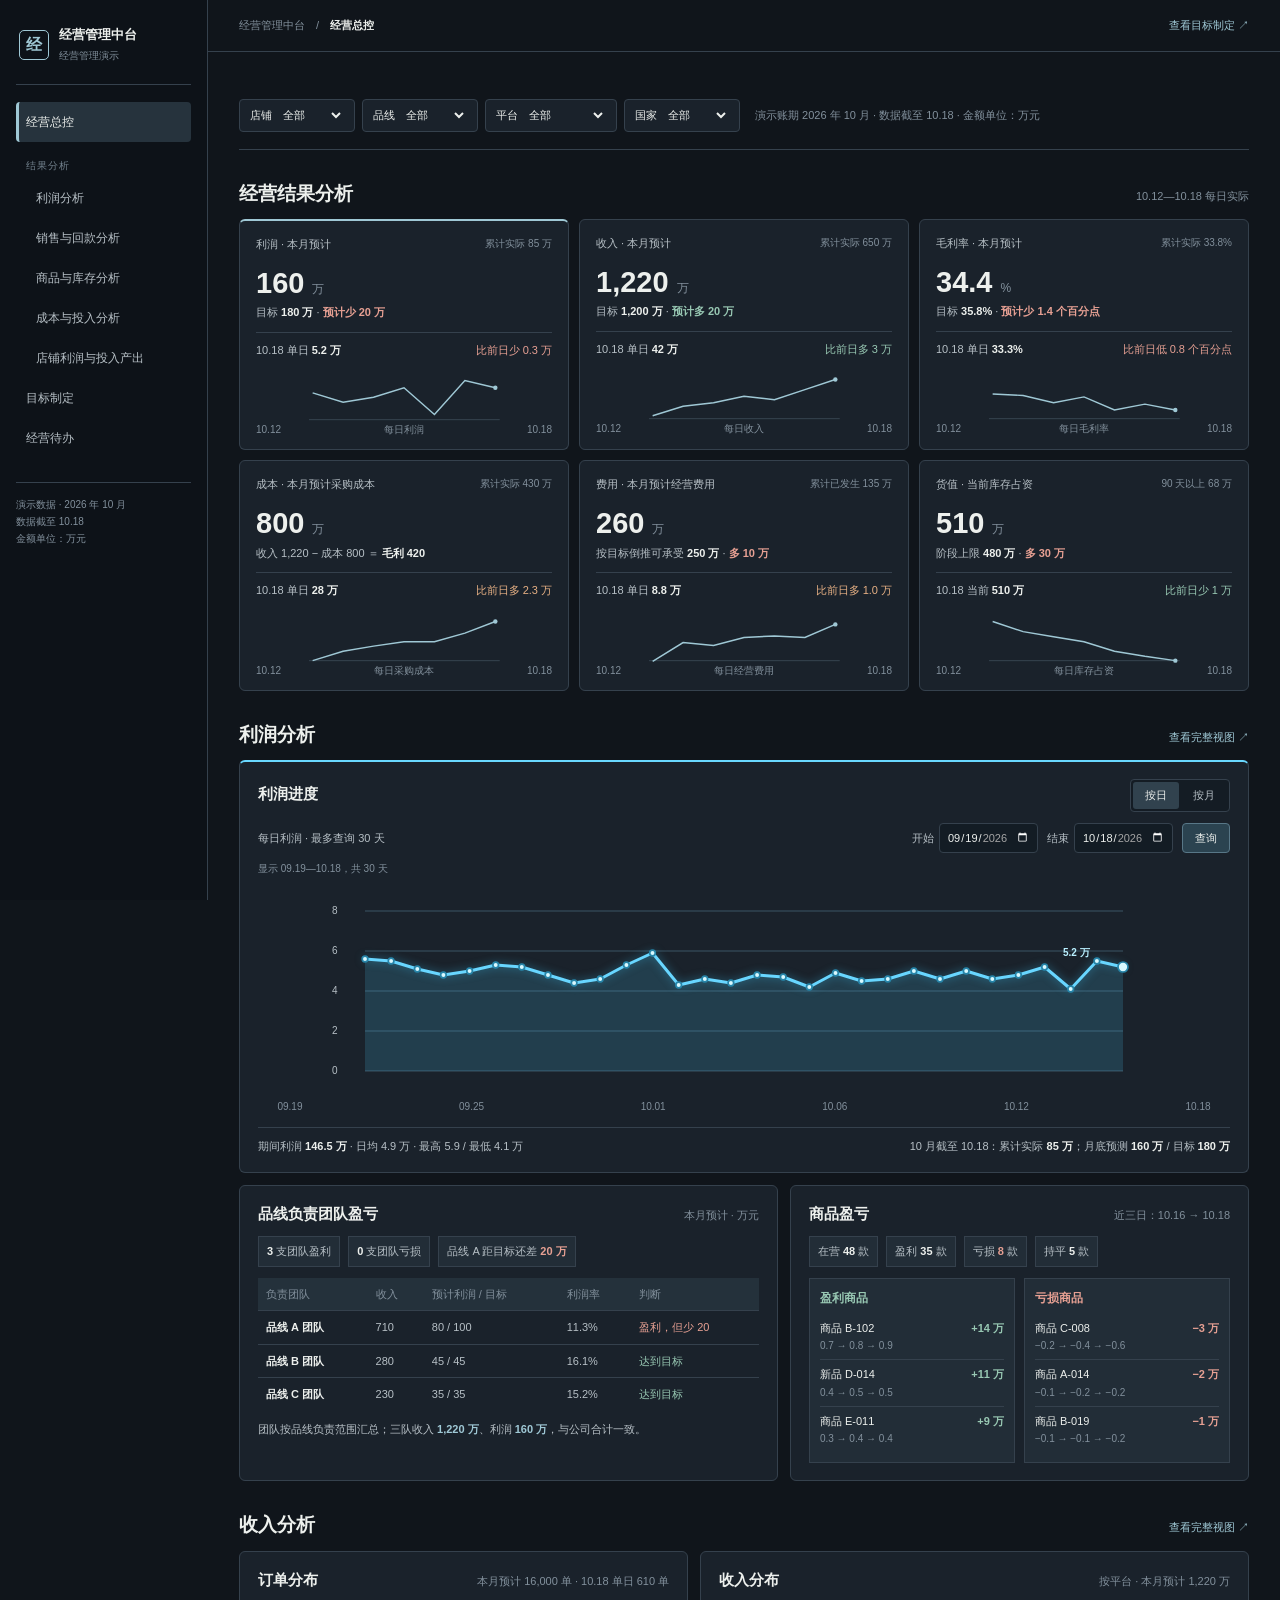
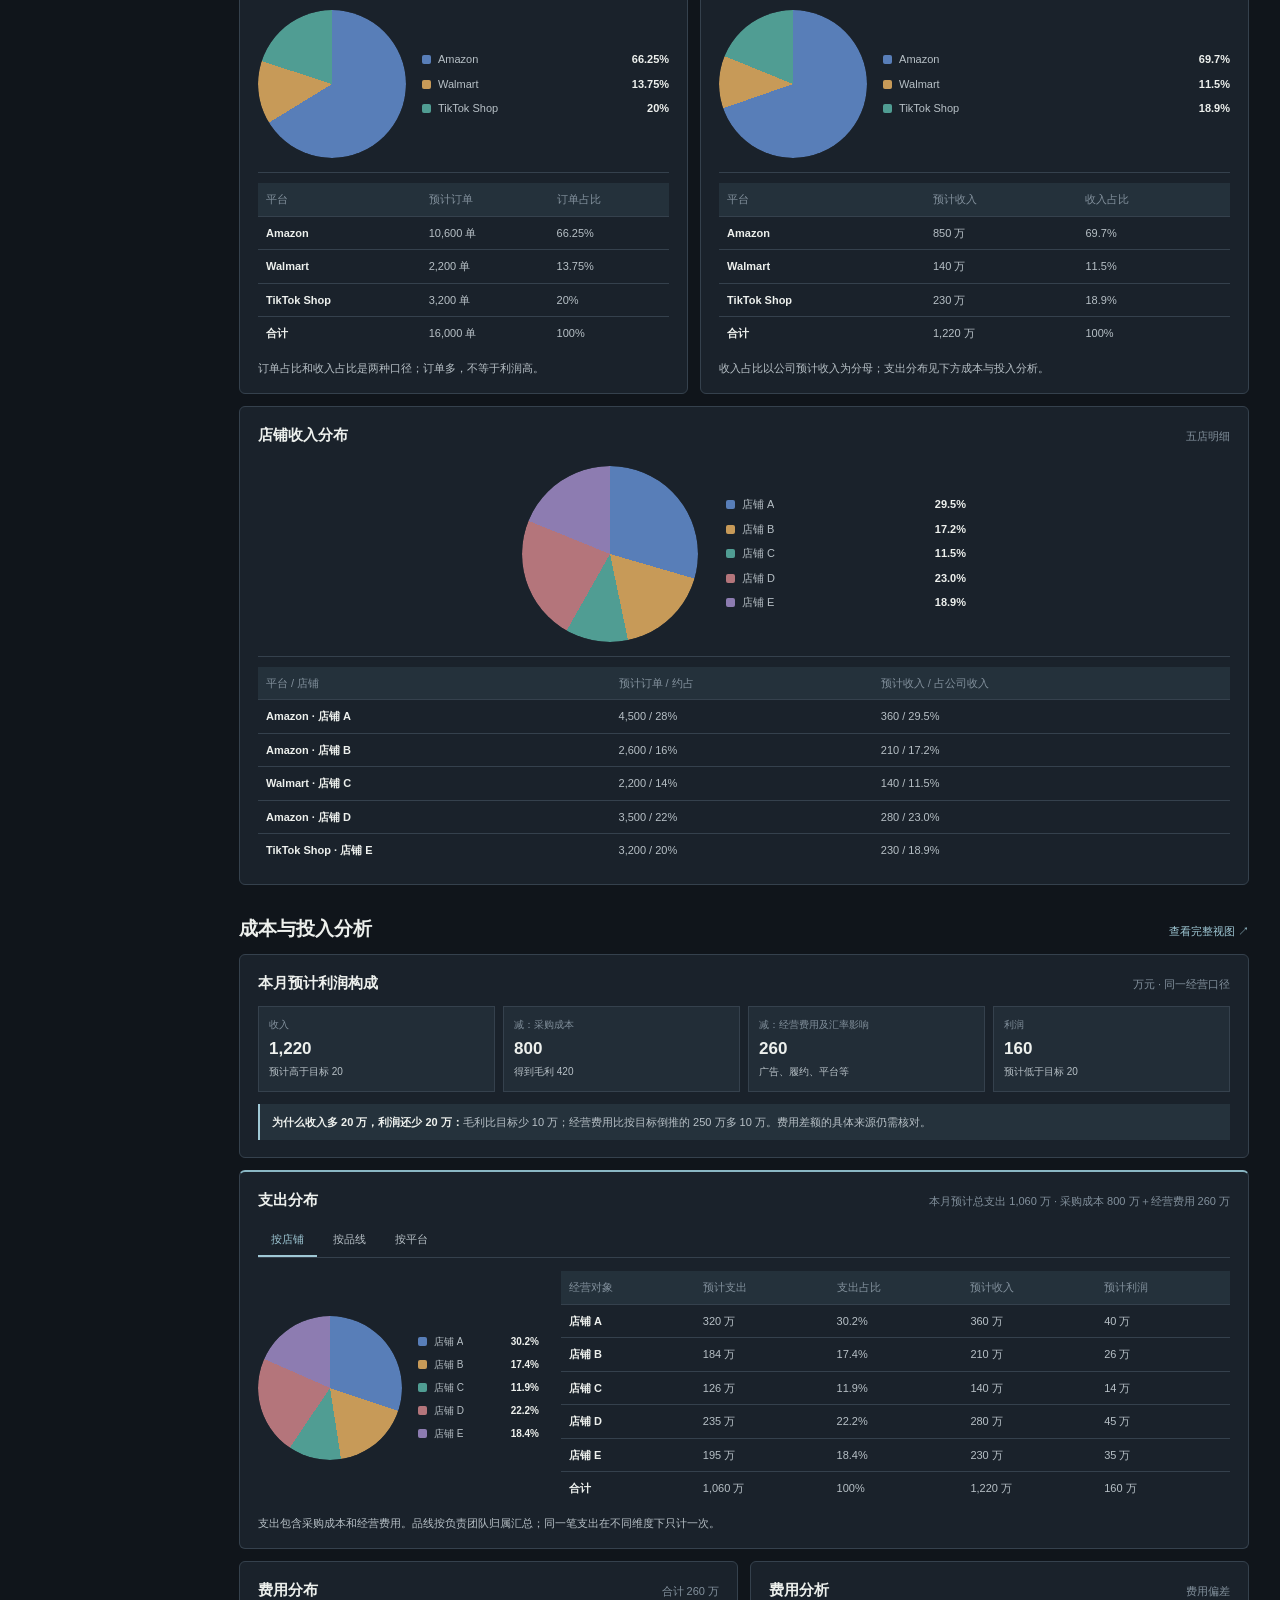
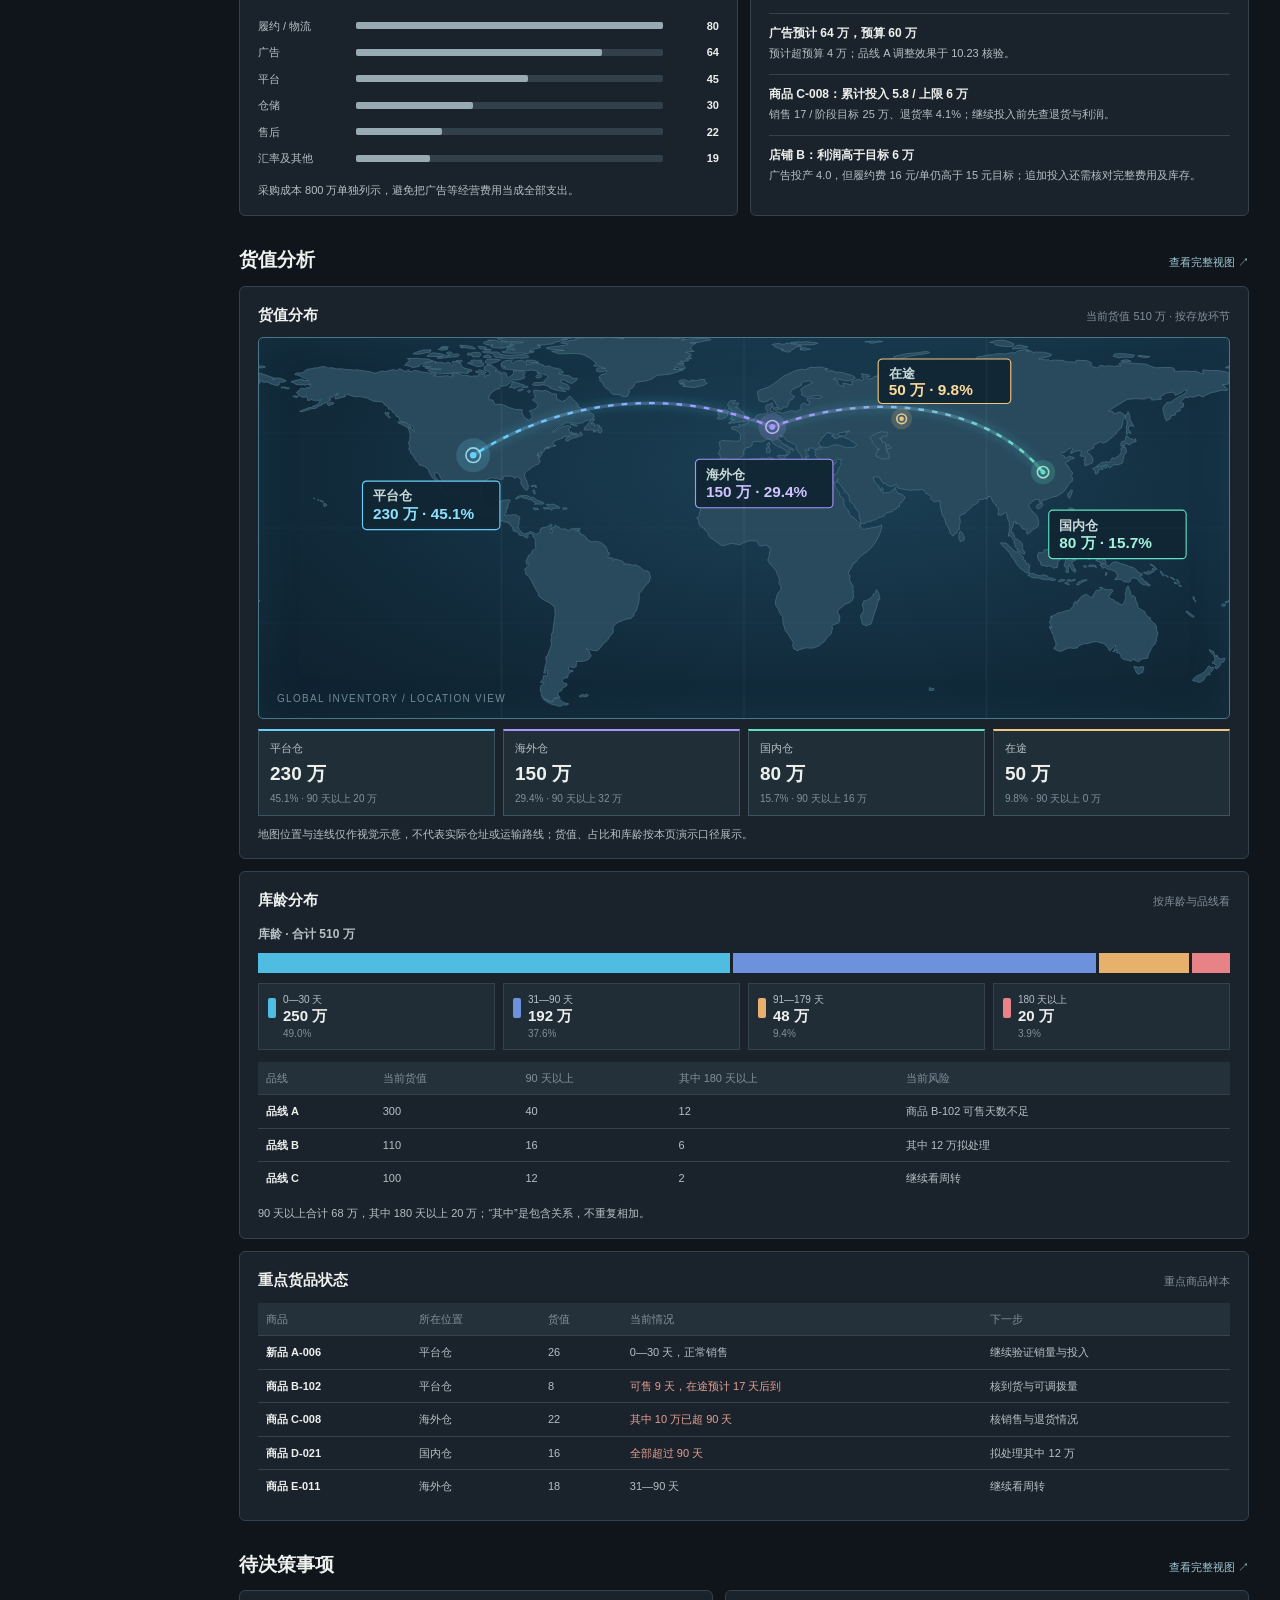
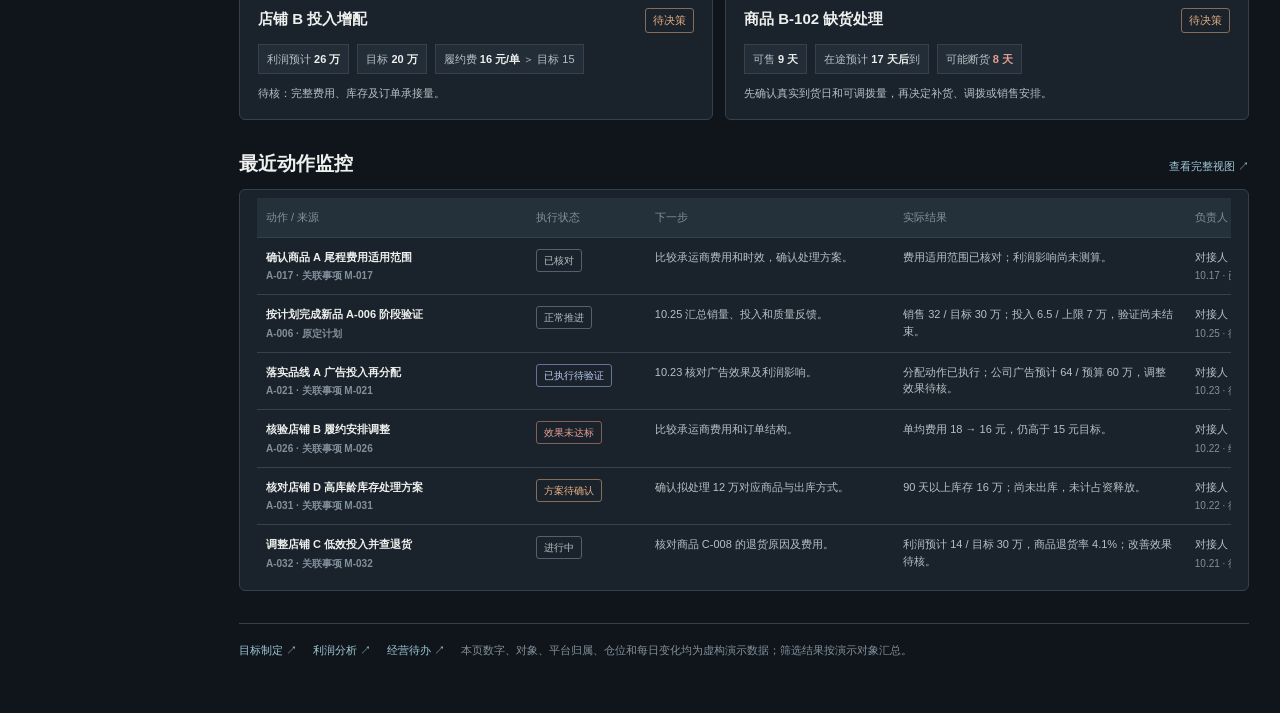
==== commit 7b80c0cc: "Make overview filters interactive and reorder goals navigation" ====
--- a/index.html
+++ b/index.html
@@ -12,25 +12,30 @@
     <div class="brand"><div class="brandmark">经</div><div><strong>经营管理中台</strong><small>经营管理演示</small></div></div>
     <nav class="nav" aria-label="产品导航">
       <a href="./index.html" class="active" aria-current="page">经营总控</a>
-      <a href="./views.html#goals">目标制定</a>
       <span class="nav-label">结果分析</span>
       <a class="sub" href="./views.html#profit">利润分析</a>
       <a class="sub" href="./views.html#revenue">销售与回款分析</a>
       <a class="sub" href="./views.html#goods">商品与库存分析</a>
       <a class="sub" href="./views.html#cost">成本与投入分析</a>
       <a class="sub" href="./views.html#channel">店铺利润与投入产出</a>
+      <a href="./views.html#goals">目标制定</a>
       <a href="./views.html#todos">经营待办</a>
     </nav>
     <div class="sidefoot">演示数据 · 2026 年 10 月<br>数据截至 10.18<br>金额单位：万元</div>
   </aside>
   <div class="content" id="top">
-    <div class="topbar"><span>经营管理中台　/　<b>经营总控</b></span><a href="./views.html#goals">查看目标制定 ↗</a></div><nav class="mobile-product-nav" aria-label="移动端产品导航"><a class="active" href="./index.html">经营总控</a><a href="./views.html#goals">目标制定</a><a href="./views.html#profit">利润分析</a><a href="./views.html#revenue">销售与回款分析</a><a href="./views.html#goods">商品与库存分析</a><a href="./views.html#cost">成本与投入分析</a><a href="./views.html#channel">店铺利润与投入产出</a><a href="./views.html#todos">经营待办</a></nav>
+    <div class="topbar"><span>经营管理中台　/　<b>经营总控</b></span><a href="./views.html#goals">查看目标制定 ↗</a></div><nav class="mobile-product-nav" aria-label="移动端产品导航"><a class="active" href="./index.html">经营总控</a><a href="./views.html#profit">利润分析</a><a href="./views.html#revenue">销售与回款分析</a><a href="./views.html#goods">商品与库存分析</a><a href="./views.html#cost">成本与投入分析</a><a href="./views.html#channel">店铺利润与投入产出</a><a href="./views.html#goals">目标制定</a><a href="./views.html#todos">经营待办</a></nav>
     <main>
       <h1 class="sr-only">经营总控</h1>
-      <div class="filters" aria-label="筛选结构示意">
-        <span class="filter">店铺　全部 ▾</span><span class="filter">品线　全部 ▾</span><span class="filter">平台　全部 ▾</span><span class="filter">国家　全部 ▾</span>
+      <div class="filters" aria-label="经营范围筛选">
+        <label class="filter">店铺 <select id="filterStore" aria-label="按店铺筛选"><option value="all">全部</option><option value="店铺 A">店铺 A</option><option value="店铺 B">店铺 B</option><option value="店铺 C">店铺 C</option><option value="店铺 D">店铺 D</option><option value="店铺 E">店铺 E</option></select></label>
+        <label class="filter">品线 <select id="filterLine" aria-label="按品线筛选"><option value="all">全部</option><option value="品线 A">品线 A</option><option value="品线 B">品线 B</option><option value="品线 C">品线 C</option></select></label>
+        <label class="filter">平台 <select id="filterPlatform" aria-label="按平台筛选"><option value="all">全部</option><option value="Amazon">Amazon</option><option value="Walmart">Walmart</option><option value="TikTok Shop">TikTok Shop</option></select></label>
+        <label class="filter">国家 <select id="filterCountry" aria-label="按国家筛选"><option value="all">全部</option><option value="美国">美国</option><option value="英国">英国</option></select></label>
+        <button class="filter-reset" id="filterReset" type="button" hidden>重置筛选</button>
         <span class="filtermeta">演示账期 2026 年 10 月 · 数据截至 10.18 · 金额单位：万元</span>
       </div>
+      <div id="filteredOverview" hidden aria-live="polite"></div>
 
       <section class="section" aria-labelledby="result-title">
         <div class="sectionhead"><h2 id="result-title">经营结果分析</h2><span>10.12—10.18 每日实际</span></div>
@@ -279,7 +284,7 @@
         </article>
       </section>
 
-      <footer class="footer"><a href="./views.html#goals">目标制定 ↗</a><a href="./views.html#profit">利润分析 ↗</a><a href="./views.html#todos">经营待办 ↗</a><span>本页的数字、对象、平台归属、仓位和每日变化均为虚构演示数据；首页筛选仍为结构示意。</span></footer>
+      <footer class="footer"><a href="./views.html#goals">目标制定 ↗</a><a href="./views.html#profit">利润分析 ↗</a><a href="./views.html#todos">经营待办 ↗</a><span>本页数字、对象、平台归属、仓位和每日变化均为虚构演示数据；筛选结果按演示对象汇总。</span></footer>
     </main>
   </div>
 </div>
--- a/style.css
+++ b/style.css
@@ -149,6 +149,10 @@
 @keyframes pie-reveal{from{--pie-reveal-angle:0deg}to{--pie-reveal-angle:360deg}}
 @media(prefers-reduced-motion:reduce){.pie.pie-revealing{animation:none;-webkit-mask-image:none;mask-image:none}}
 
+/* Interactive scope filters and their store-level summary. */
+.filter{display:flex;align-items:center;gap:7px;white-space:nowrap}.filter select{appearance:auto;background:transparent;border:0;color:var(--text);font:inherit;min-width:65px;max-width:125px;cursor:pointer}.filter select:focus-visible,.filter-reset:focus-visible{outline:2px solid var(--ice);outline-offset:3px}.filter select option{background:var(--panel);color:var(--text)}.filter-reset{border:1px solid #59717c;background:transparent;color:var(--ice);border-radius:4px;padding:7px 10px;font:inherit;font-size:11px;cursor:pointer}.filter-reset:hover{background:#26333d}.scope-card{min-height:122px}.scope-card .compare{line-height:1.6}.scope-table{min-width:660px}.scope-table td small{display:block;color:var(--muted);font-size:10px;font-weight:400}.scope-contribution{padding:9px 0;border-top:1px solid var(--line)}.scope-contribution:first-of-type{border-top:0}.scope-contribution>div:first-child{display:flex;justify-content:space-between;gap:12px;font-size:11px}.scope-contribution>div:first-child span,.scope-contribution small{color:var(--sub)}.scope-contribution .rail{margin:7px 0}.scope-contribution .rail i{background:var(--ice)}.scope-contribution small{font-size:10px}.scope-lineage{grid-template-columns:repeat(2,minmax(0,1fr))}.scope-stock-row,.scope-list-row{display:grid;grid-template-columns:minmax(0,1fr) auto;gap:3px 12px;padding:9px 0;border-top:1px solid var(--line);font-size:11px}.scope-stock-row:first-of-type,.scope-list-row:first-of-type{border-top:0}.scope-stock-row span:nth-child(2),.scope-list-row span{color:var(--sub)}.scope-stock-row b{grid-column:1/-1;font-weight:400;color:var(--muted)}.scope-list-row small{grid-column:1/-1;color:var(--muted);font-size:10px}.scope-empty{color:var(--sub)}.scope-disclaimer{margin:24px 0 0;color:var(--muted);font-size:10px}
+@media(max-width:520px){.filter{flex:1 1 calc(50% - 6px);justify-content:space-between}.filter select{min-width:0}.scope-contribution>div:first-child{display:block}.scope-contribution>div:first-child span{display:block;margin-top:2px}.scope-lineage{grid-template-columns:repeat(2,minmax(0,1fr))}}
+
 /* Integrated navigation for the multi-view demo. */
 .side{overflow-y:auto}.sidefoot{position:static;margin-top:24px}.nav .nav-label{display:block;margin:16px 10px 5px;color:#71808c;font-size:10px;letter-spacing:.1em}.nav a.sub{padding-left:20px}.nav a:first-child{background:none;color:var(--sub);border-left:0;padding-left:10px}.nav a.active{background:#26333d;color:var(--text);border-left:3px solid var(--ice);padding-left:7px}
 .section-jump{color:var(--ice);white-space:nowrap;font-size:11px}.section-jump:hover{text-decoration:underline}
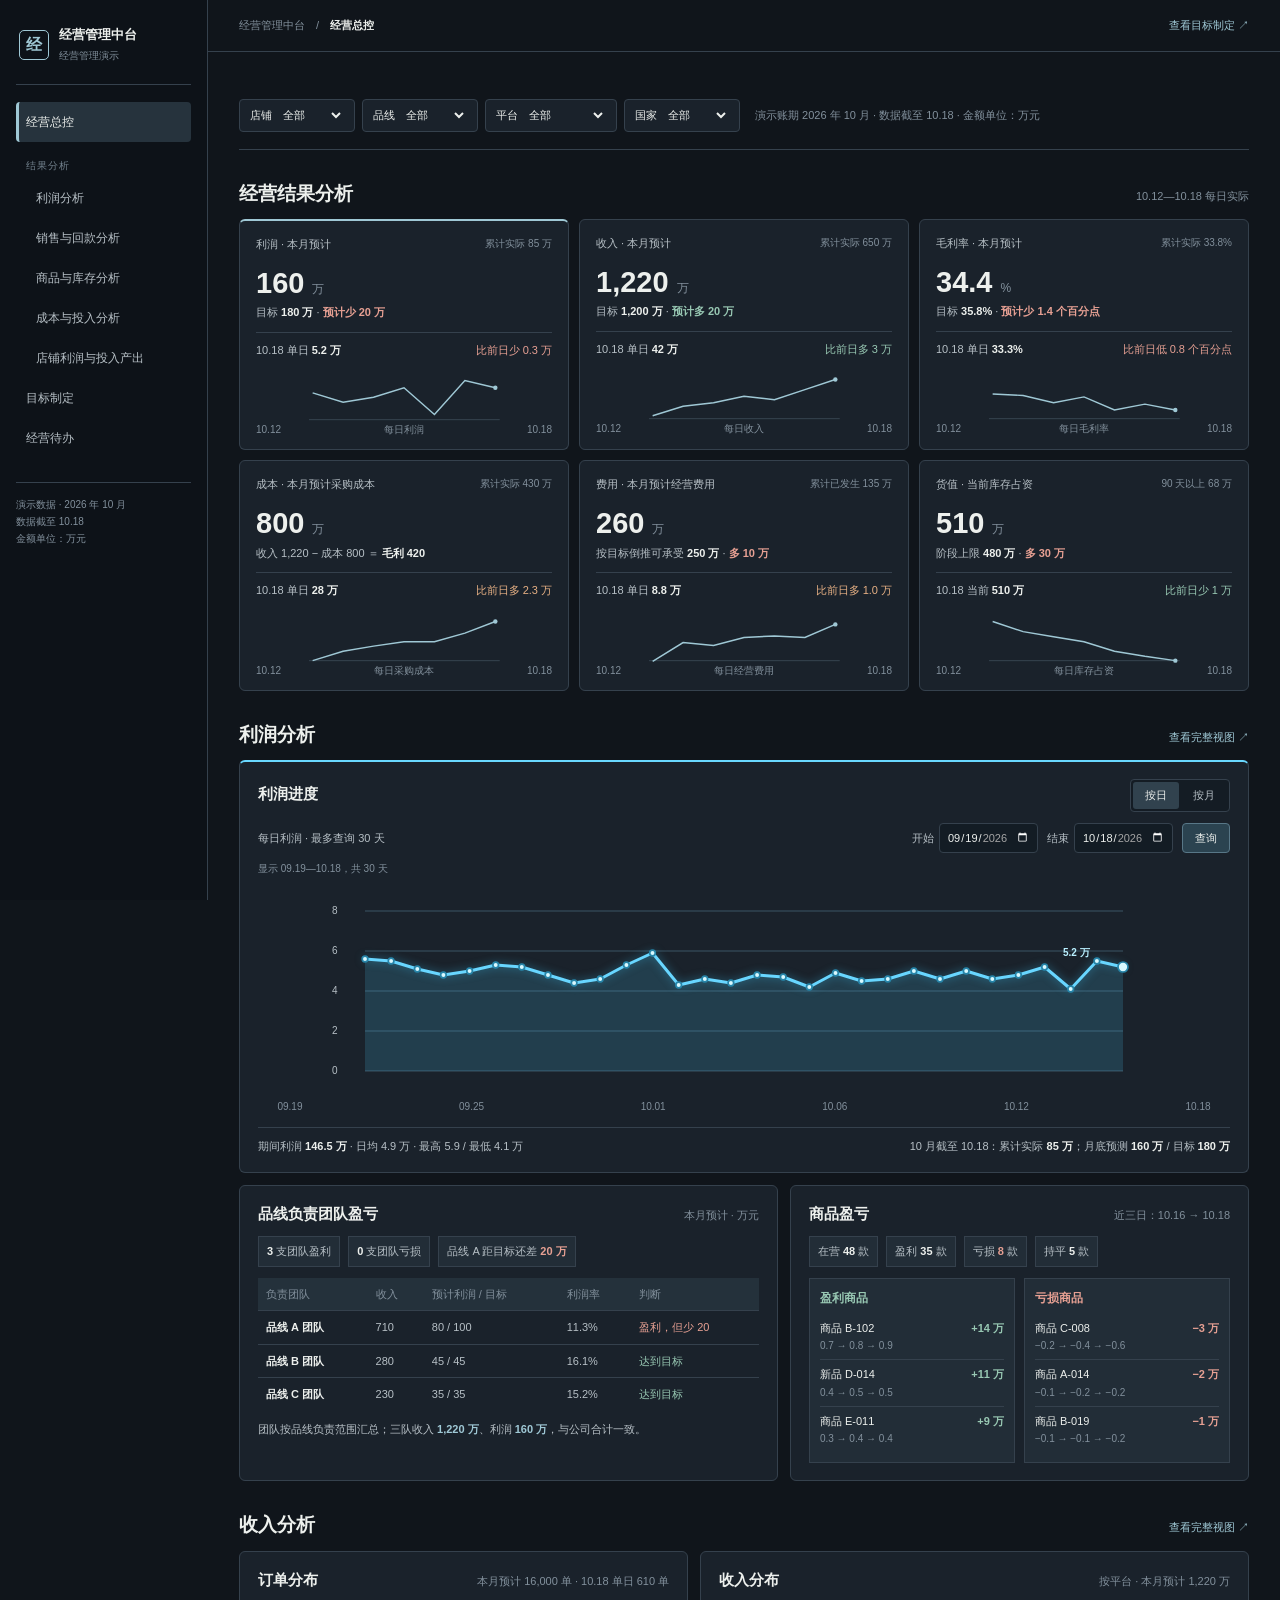
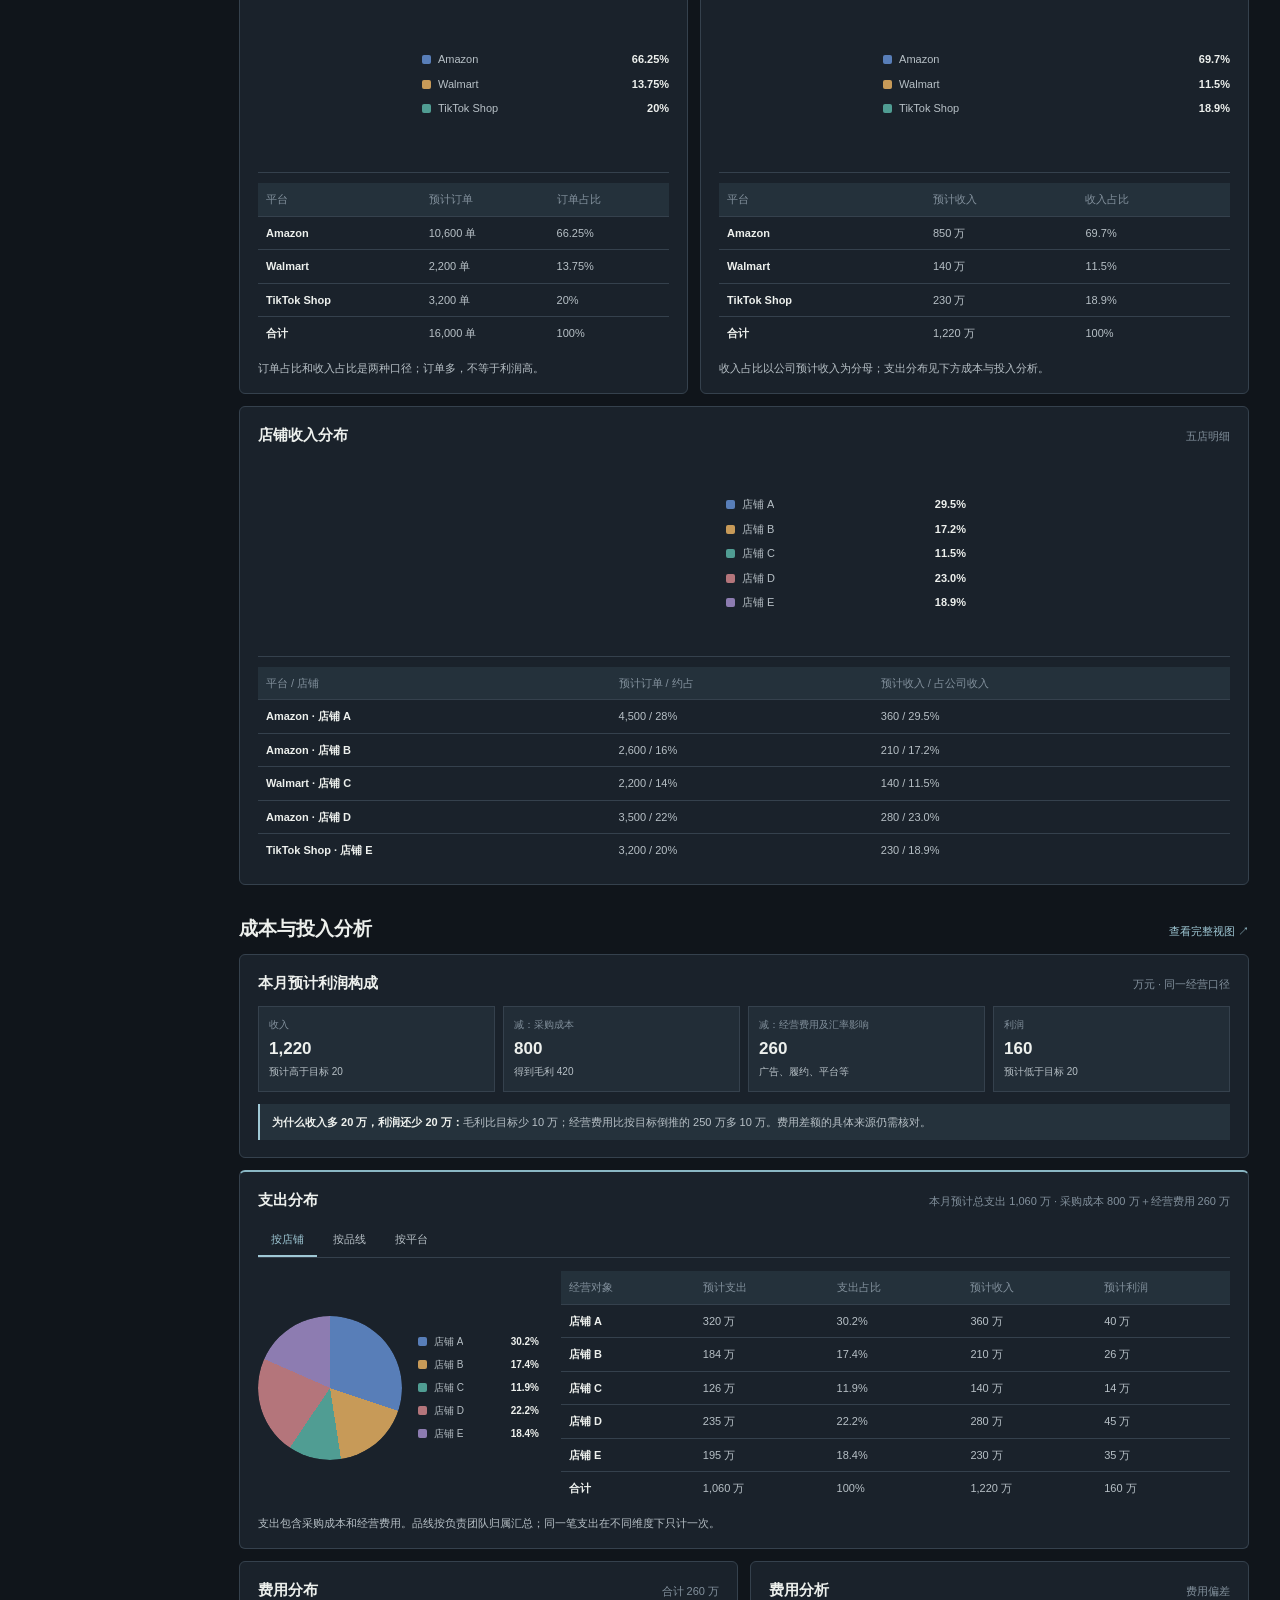
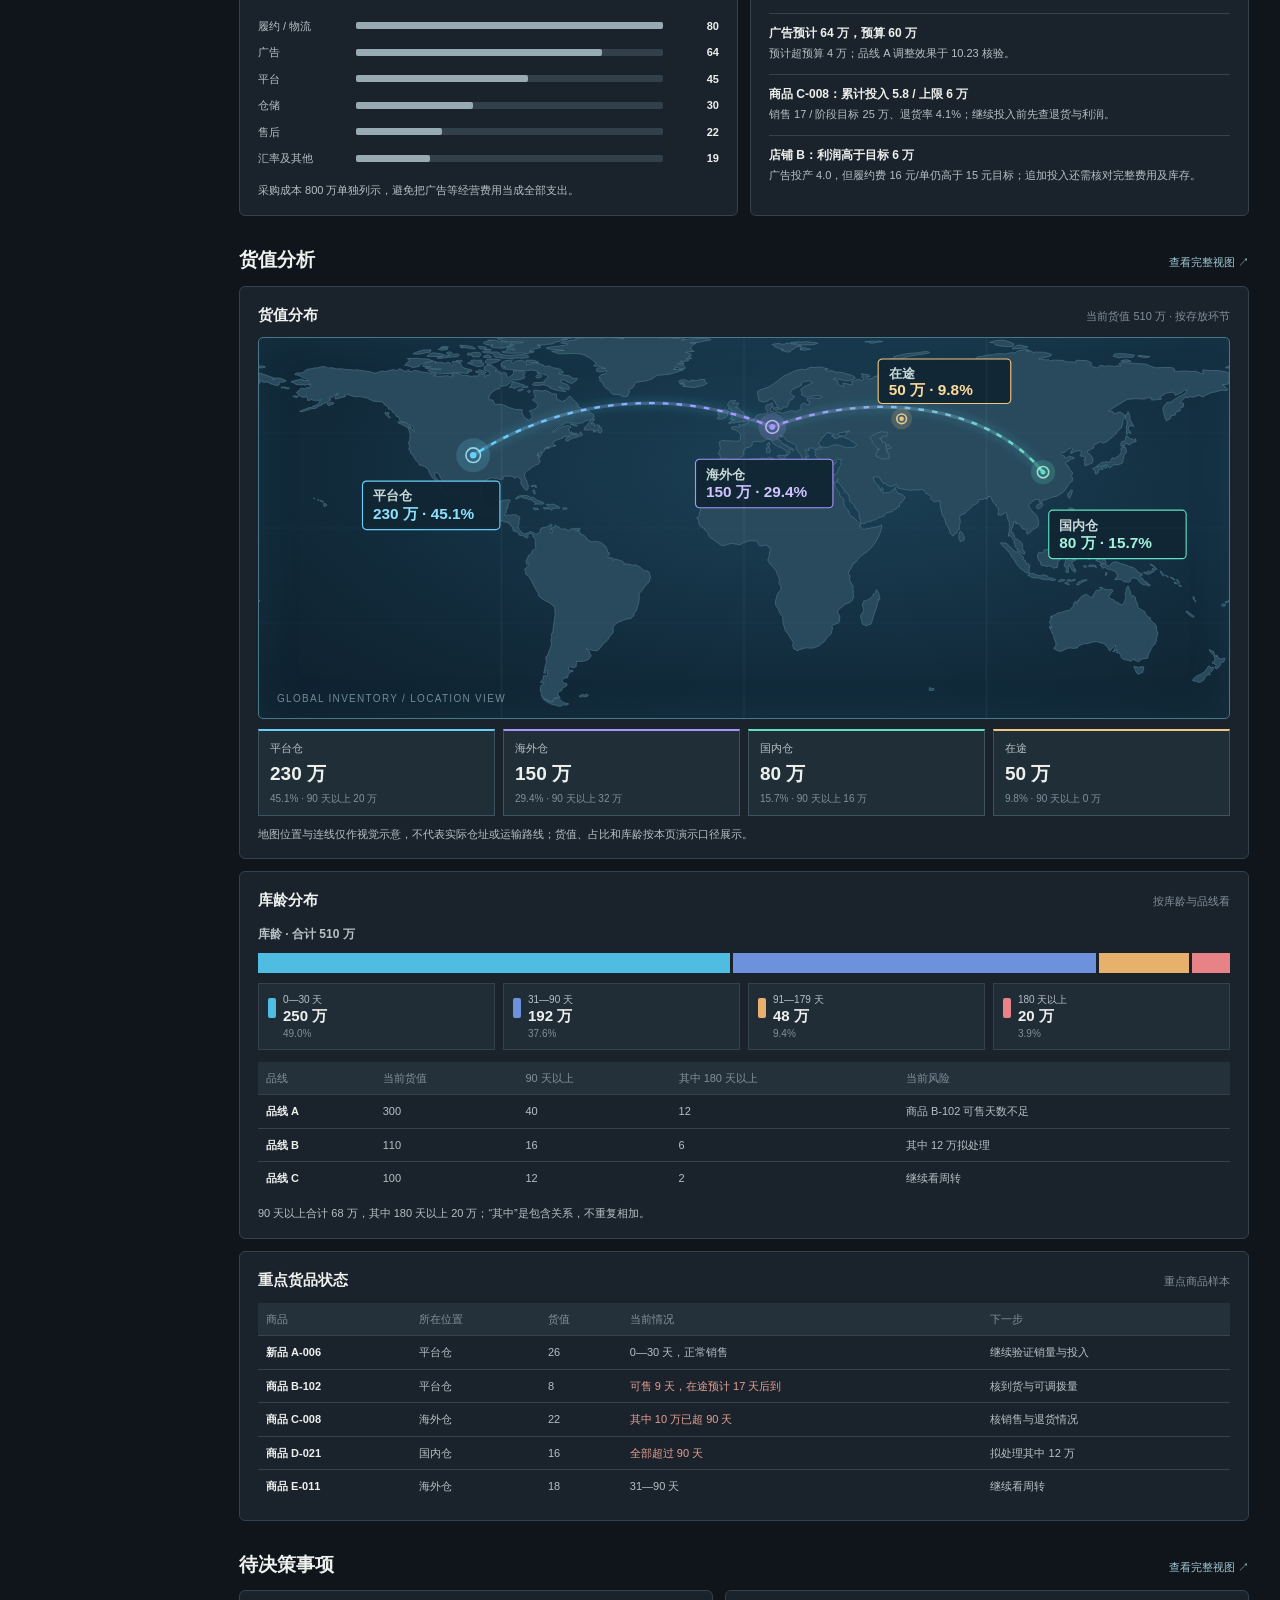
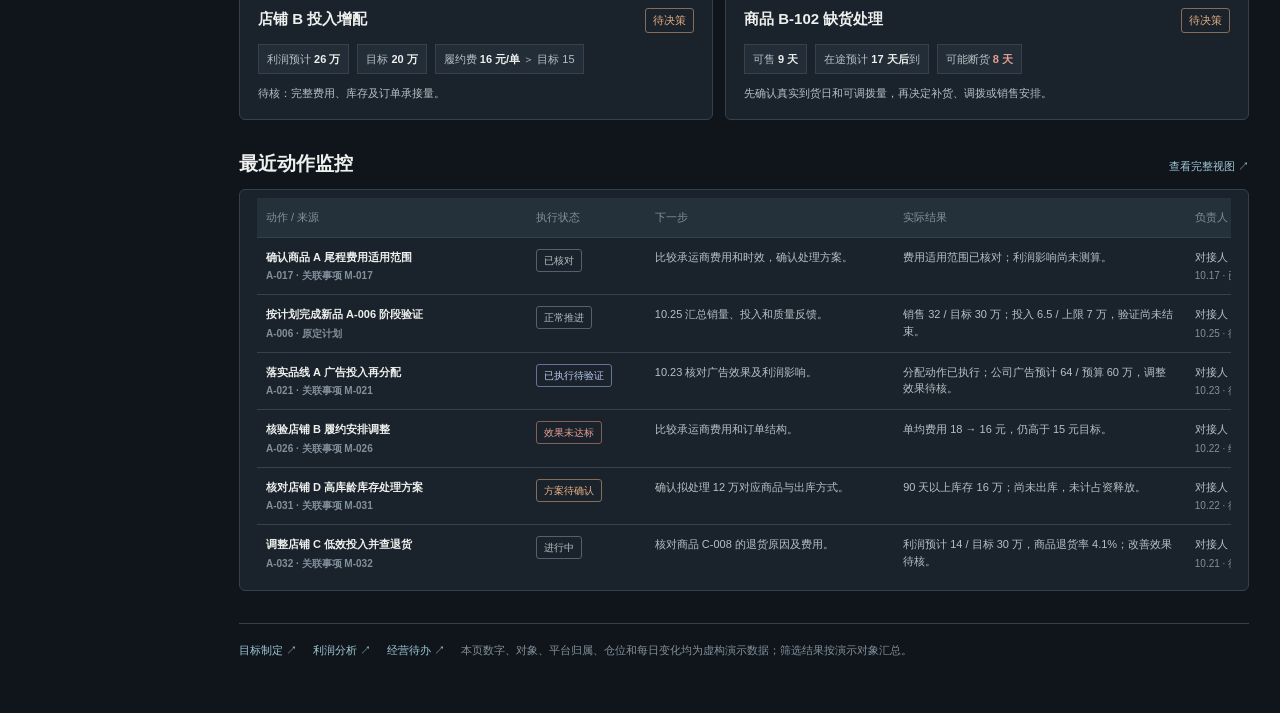
==== commit d465987d: "Add country map above revenue store details" ====
--- a/index.html
+++ b/index.html
@@ -4,7 +4,7 @@
 <meta charset="utf-8">
 <meta name="viewport" content="width=device-width,initial-scale=1">
 <title>经营总控｜经营管理中台</title>
-<link rel="stylesheet" href="./style.css">
+<link rel="stylesheet" href="./style.css?v=20261010c">
 </head>
 <body>
 <div class="shell">
@@ -13,18 +13,18 @@
     <nav class="nav" aria-label="产品导航">
       <a href="./index.html" class="active" aria-current="page">经营总控</a>
       <span class="nav-label">结果分析</span>
-      <a class="sub" href="./views.html#profit">利润分析</a>
-      <a class="sub" href="./views.html#revenue">销售与回款分析</a>
-      <a class="sub" href="./views.html#goods">商品与库存分析</a>
-      <a class="sub" href="./views.html#cost">成本与投入分析</a>
-      <a class="sub" href="./views.html#channel">店铺利润与投入产出</a>
-      <a href="./views.html#goals">目标制定</a>
-      <a href="./views.html#todos">经营待办</a>
+      <a class="sub" href="./views.html?v=20261010d#profit">利润分析</a>
+      <a class="sub" href="./views.html?v=20261010d#revenue">销售与回款分析</a>
+      <a class="sub" href="./views.html?v=20261010d#goods">商品与库存分析</a>
+      <a class="sub" href="./views.html?v=20261010d#cost">成本与投入分析</a>
+      <a class="sub" href="./views.html?v=20261010d#channel">店铺利润与投入产出</a>
+      <a href="./views.html?v=20261010d#goals">目标制定</a>
+      <a href="./views.html?v=20261010d#todos">经营待办</a>
     </nav>
     <div class="sidefoot">演示数据 · 2026 年 10 月<br>数据截至 10.18<br>金额单位：万元</div>
   </aside>
   <div class="content" id="top">
-    <div class="topbar"><span>经营管理中台　/　<b>经营总控</b></span><a href="./views.html#goals">查看目标制定 ↗</a></div><nav class="mobile-product-nav" aria-label="移动端产品导航"><a class="active" href="./index.html">经营总控</a><a href="./views.html#profit">利润分析</a><a href="./views.html#revenue">销售与回款分析</a><a href="./views.html#goods">商品与库存分析</a><a href="./views.html#cost">成本与投入分析</a><a href="./views.html#channel">店铺利润与投入产出</a><a href="./views.html#goals">目标制定</a><a href="./views.html#todos">经营待办</a></nav>
+    <div class="topbar"><span>经营管理中台　/　<b>经营总控</b></span><a href="./views.html?v=20261010d#goals">查看目标制定 ↗</a></div><nav class="mobile-product-nav" aria-label="移动端产品导航"><a class="active" href="./index.html">经营总控</a><a href="./views.html?v=20261010d#profit">利润分析</a><a href="./views.html?v=20261010d#revenue">销售与回款分析</a><a href="./views.html?v=20261010d#goods">商品与库存分析</a><a href="./views.html?v=20261010d#cost">成本与投入分析</a><a href="./views.html?v=20261010d#channel">店铺利润与投入产出</a><a href="./views.html?v=20261010d#goals">目标制定</a><a href="./views.html?v=20261010d#todos">经营待办</a></nav>
     <main>
       <h1 class="sr-only">经营总控</h1>
       <div class="filters" aria-label="经营范围筛选">
@@ -50,7 +50,7 @@
       </section>
 
       <section class="section" id="profit" aria-labelledby="profit-title">
-        <div class="sectionhead"><h2 id="profit-title">利润分析</h2><span><a class="section-jump" href="./views.html#profit">查看完整视图 ↗</a></span></div>
+        <div class="sectionhead"><h2 id="profit-title">利润分析</h2><span><a class="section-jump" href="./views.html?v=20261010d#profit">查看完整视图 ↗</a></span></div>
         <article class="panel trend-panel">
           <div class="panelhead"><h3>利润进度</h3><div class="period-switch" role="group" aria-label="利润图查看周期"><button type="button" data-period-toggle="day" aria-pressed="true">按日</button><button type="button" data-period-toggle="month" aria-pressed="false">按月</button></div></div>
           <div class="chart-view" data-period-panel="day">
@@ -104,7 +104,7 @@
       </section>
 
       <section class="section" id="income" aria-labelledby="income-title">
-        <div class="sectionhead"><h2 id="income-title">收入分析</h2><span><a class="section-jump" href="./views.html#revenue">查看完整视图 ↗</a></span></div>
+        <div class="sectionhead"><h2 id="income-title">收入分析</h2><span><a class="section-jump" href="./views.html?v=20261010d#revenue">查看完整视图 ↗</a></span></div>
         <div class="grid2 wide-right">
           <article class="panel"><div class="panelhead"><h3>订单分布</h3><span>本月预计 16,000 单 · 10.18 单日 610 单</span></div>
             <div class="pie-block order-pie" role="img" aria-label="本月预计订单按平台分布：Amazon 10,600 单，占 66.25%；Walmart 2,200 单，占 13.75%；TikTok Shop 3,200 单，占 20%">
@@ -163,7 +163,7 @@
       </section>
 
       <section class="section" id="cost" aria-labelledby="cost-title">
-        <div class="sectionhead"><h2 id="cost-title">成本与投入分析</h2><span><a class="section-jump" href="./views.html#cost">查看完整视图 ↗</a></span></div>
+        <div class="sectionhead"><h2 id="cost-title">成本与投入分析</h2><span><a class="section-jump" href="./views.html?v=20261010d#cost">查看完整视图 ↗</a></span></div>
         <article class="panel"><div class="panelhead"><h3>本月预计利润构成</h3><span>万元 · 同一经营口径</span></div>
           <div class="lineage"><div><span>收入</span><b>1,220</b><small>预计高于目标 20</small></div><div><span>减：采购成本</span><b>800</b><small>得到毛利 420</small></div><div><span>减：经营费用及汇率影响</span><b>260</b><small>广告、履约、平台等</small></div><div><span>利润</span><b>160</b><small>预计低于目标 20</small></div></div>
           <div class="bridge-note"><b>为什么收入多 20 万，利润还少 20 万：</b>毛利比目标少 10 万；经营费用比按目标倒推的 250 万多 10 万。费用差额的具体来源仍需核对。</div>
@@ -200,7 +200,7 @@
       </section>
 
       <section class="section" id="stock" aria-labelledby="stock-title">
-        <div class="sectionhead"><h2 id="stock-title">货值分析</h2><span><a class="section-jump" href="./views.html#goods">查看完整视图 ↗</a></span></div>
+        <div class="sectionhead"><h2 id="stock-title">货值分析</h2><span><a class="section-jump" href="./views.html?v=20261010d#goods">查看完整视图 ↗</a></span></div>
         <article class="panel map-panel">
           <div class="panelhead"><h3>货值分布</h3><span>当前货值 510 万 · 按存放环节</span></div>
           <div class="map-frame">
@@ -257,7 +257,7 @@
       </section>
 
       <section class="section" id="matters" aria-labelledby="matters-title">
-        <div class="sectionhead"><h2 id="matters-title">待决策事项</h2><span><a class="section-jump" href="./views.html#todos">查看完整视图 ↗</a></span></div>
+        <div class="sectionhead"><h2 id="matters-title">待决策事项</h2><span><a class="section-jump" href="./views.html?v=20261010d#todos">查看完整视图 ↗</a></span></div>
         <div class="mattergrid">
           <article class="panel"><div class="panelhead"><h3>店铺 B 投入增配</h3><span class="status warn">待决策</span></div>
             <div class="summaryline"><span>利润预计 <b>26 万</b></span><span>目标 <b>20 万</b></span><span>履约费 <b>16 元/单</b> ＞ 目标 15</span></div>
@@ -271,7 +271,7 @@
       </section>
 
       <section class="section" id="actions" aria-labelledby="actions-title">
-        <div class="sectionhead"><h2 id="actions-title">最近动作监控</h2><span><a class="section-jump" href="./views.html#todos">查看完整视图 ↗</a></span></div>
+        <div class="sectionhead"><h2 id="actions-title">最近动作监控</h2><span><a class="section-jump" href="./views.html?v=20261010d#todos">查看完整视图 ↗</a></span></div>
         <article class="panel actions-panel">
           <div class="scroll"><table class="table actions-table"><thead><tr><th>动作 / 来源</th><th>执行状态</th><th>下一步</th><th>实际结果</th><th>负责人 / 截止时间</th></tr></thead><tbody>
             <tr><td>确认商品 A 尾程费用适用范围<small>A-017 · 关联事项 M-017</small></td><td><span class="status">已核对</span></td><td>比较承运商费用和时效，确认处理方案。</td><td>费用适用范围已核对；利润影响尚未测算。</td><td>对接人 A<small>10.17 · 已完成</small></td></tr>
@@ -284,7 +284,7 @@
         </article>
       </section>
 
-      <footer class="footer"><a href="./views.html#goals">目标制定 ↗</a><a href="./views.html#profit">利润分析 ↗</a><a href="./views.html#todos">经营待办 ↗</a><span>本页数字、对象、平台归属、仓位和每日变化均为虚构演示数据；筛选结果按演示对象汇总。</span></footer>
+      <footer class="footer"><a href="./views.html?v=20261010d#goals">目标制定 ↗</a><a href="./views.html?v=20261010d#profit">利润分析 ↗</a><a href="./views.html?v=20261010d#todos">经营待办 ↗</a><span>本页数字、对象、平台归属、仓位和每日变化均为虚构演示数据；筛选结果按演示对象汇总。</span></footer>
     </main>
   </div>
 </div>
@@ -297,6 +297,6 @@
   });
 });
 </script>
-<script src="./dashboard.js"></script>
+<script src="./dashboard.js?v=20261010c"></script>
 </body>
 </html>
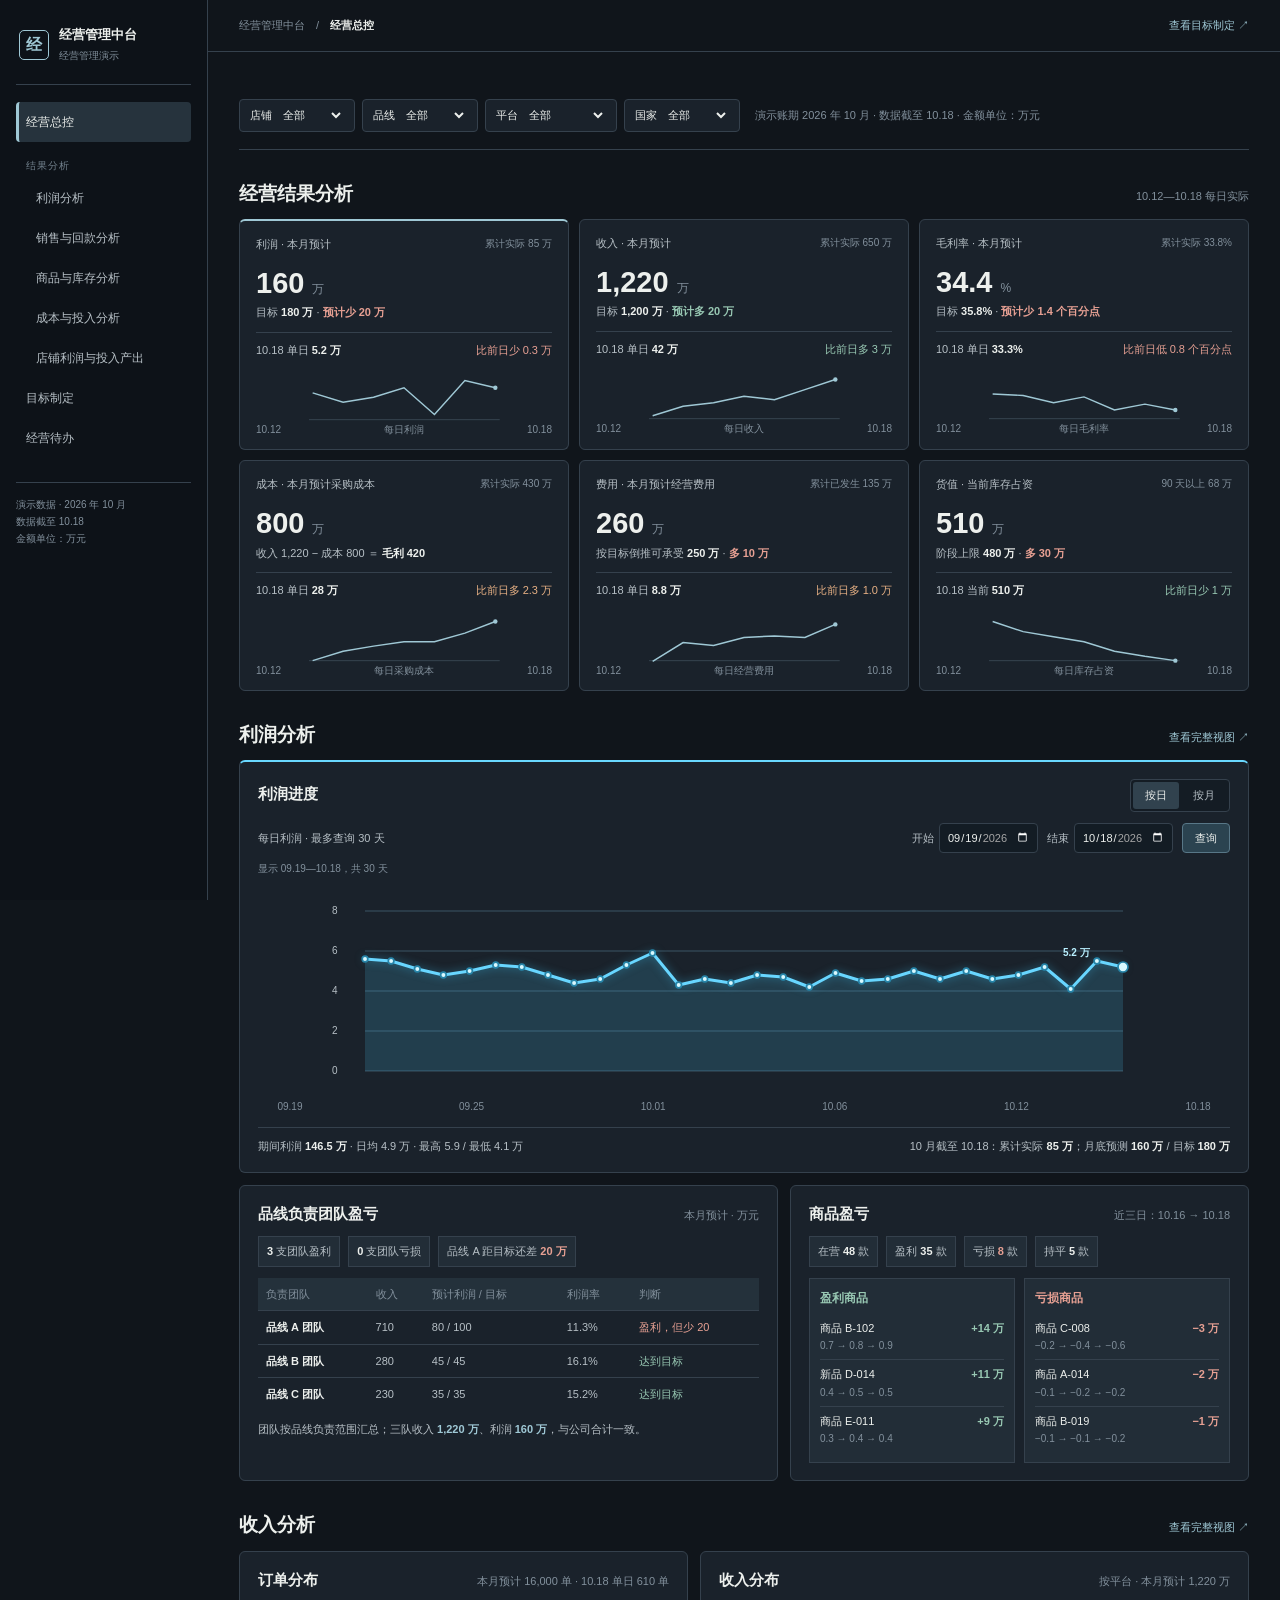
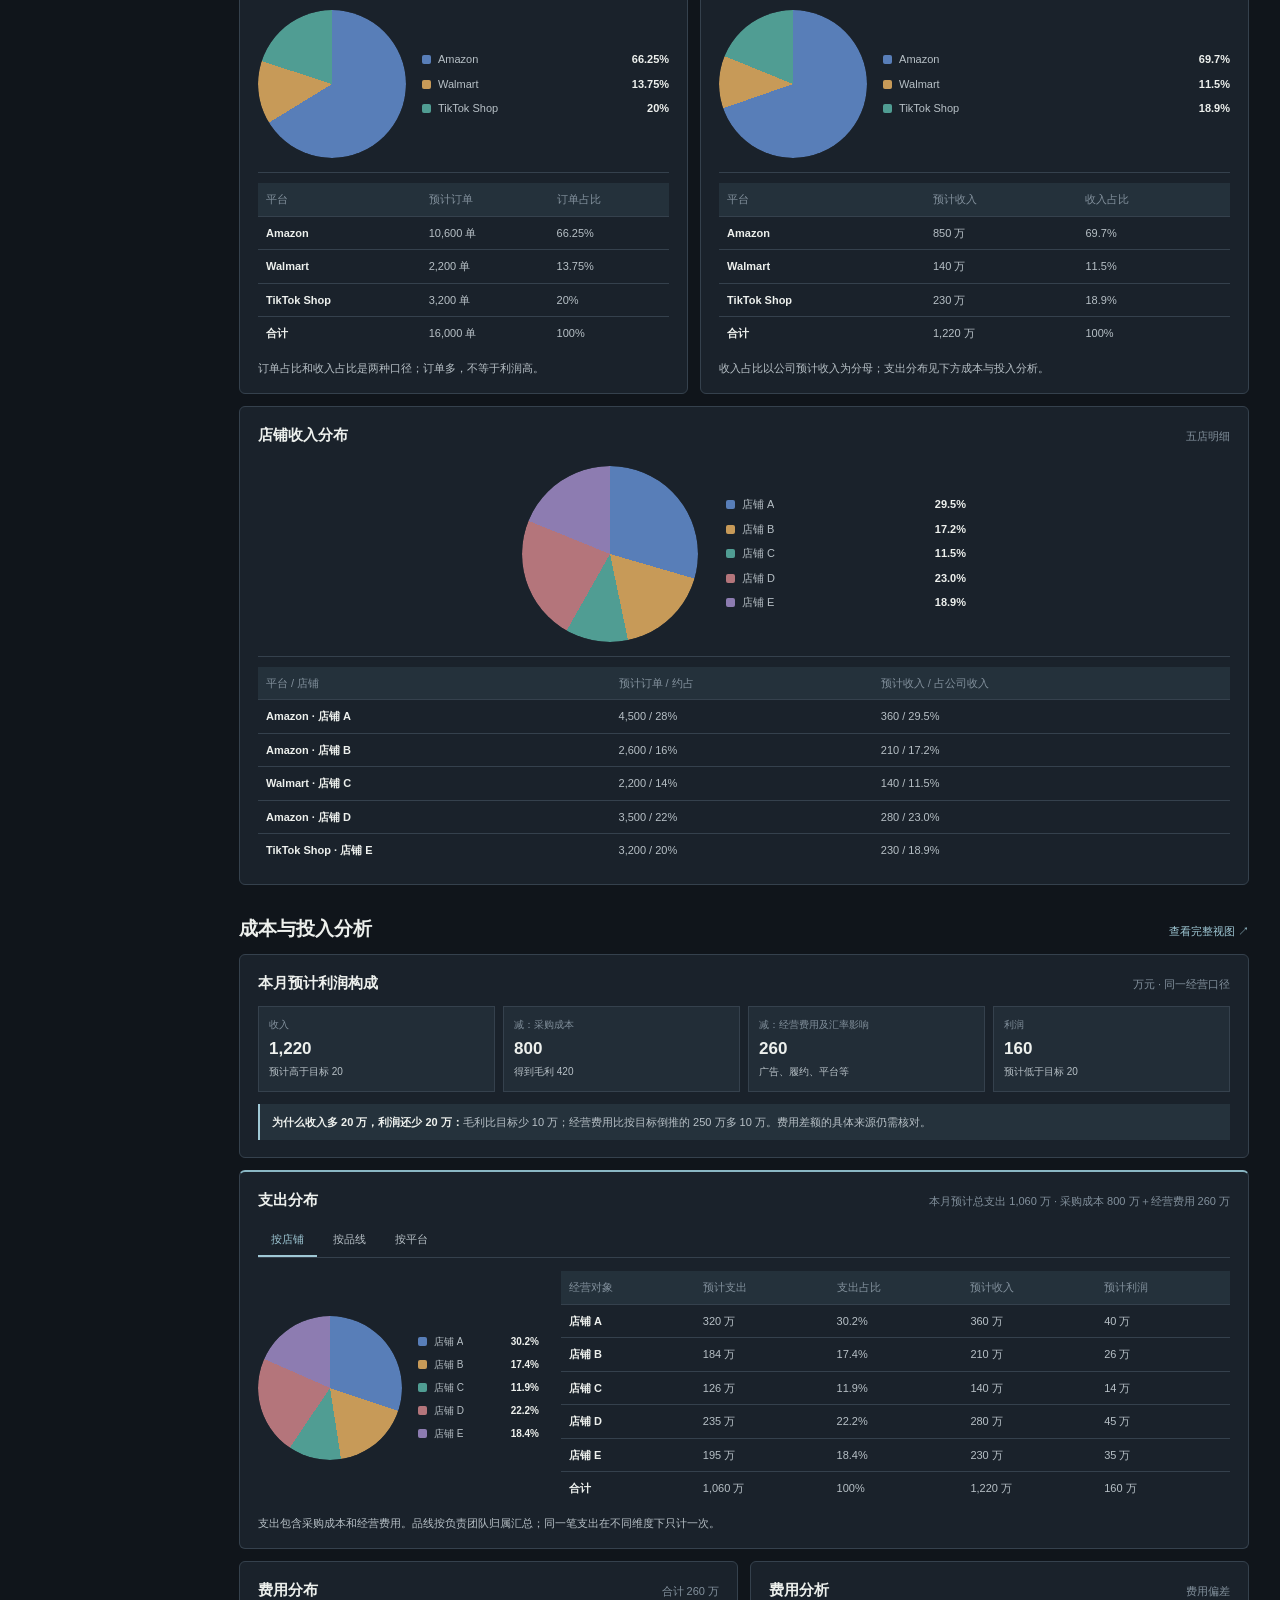
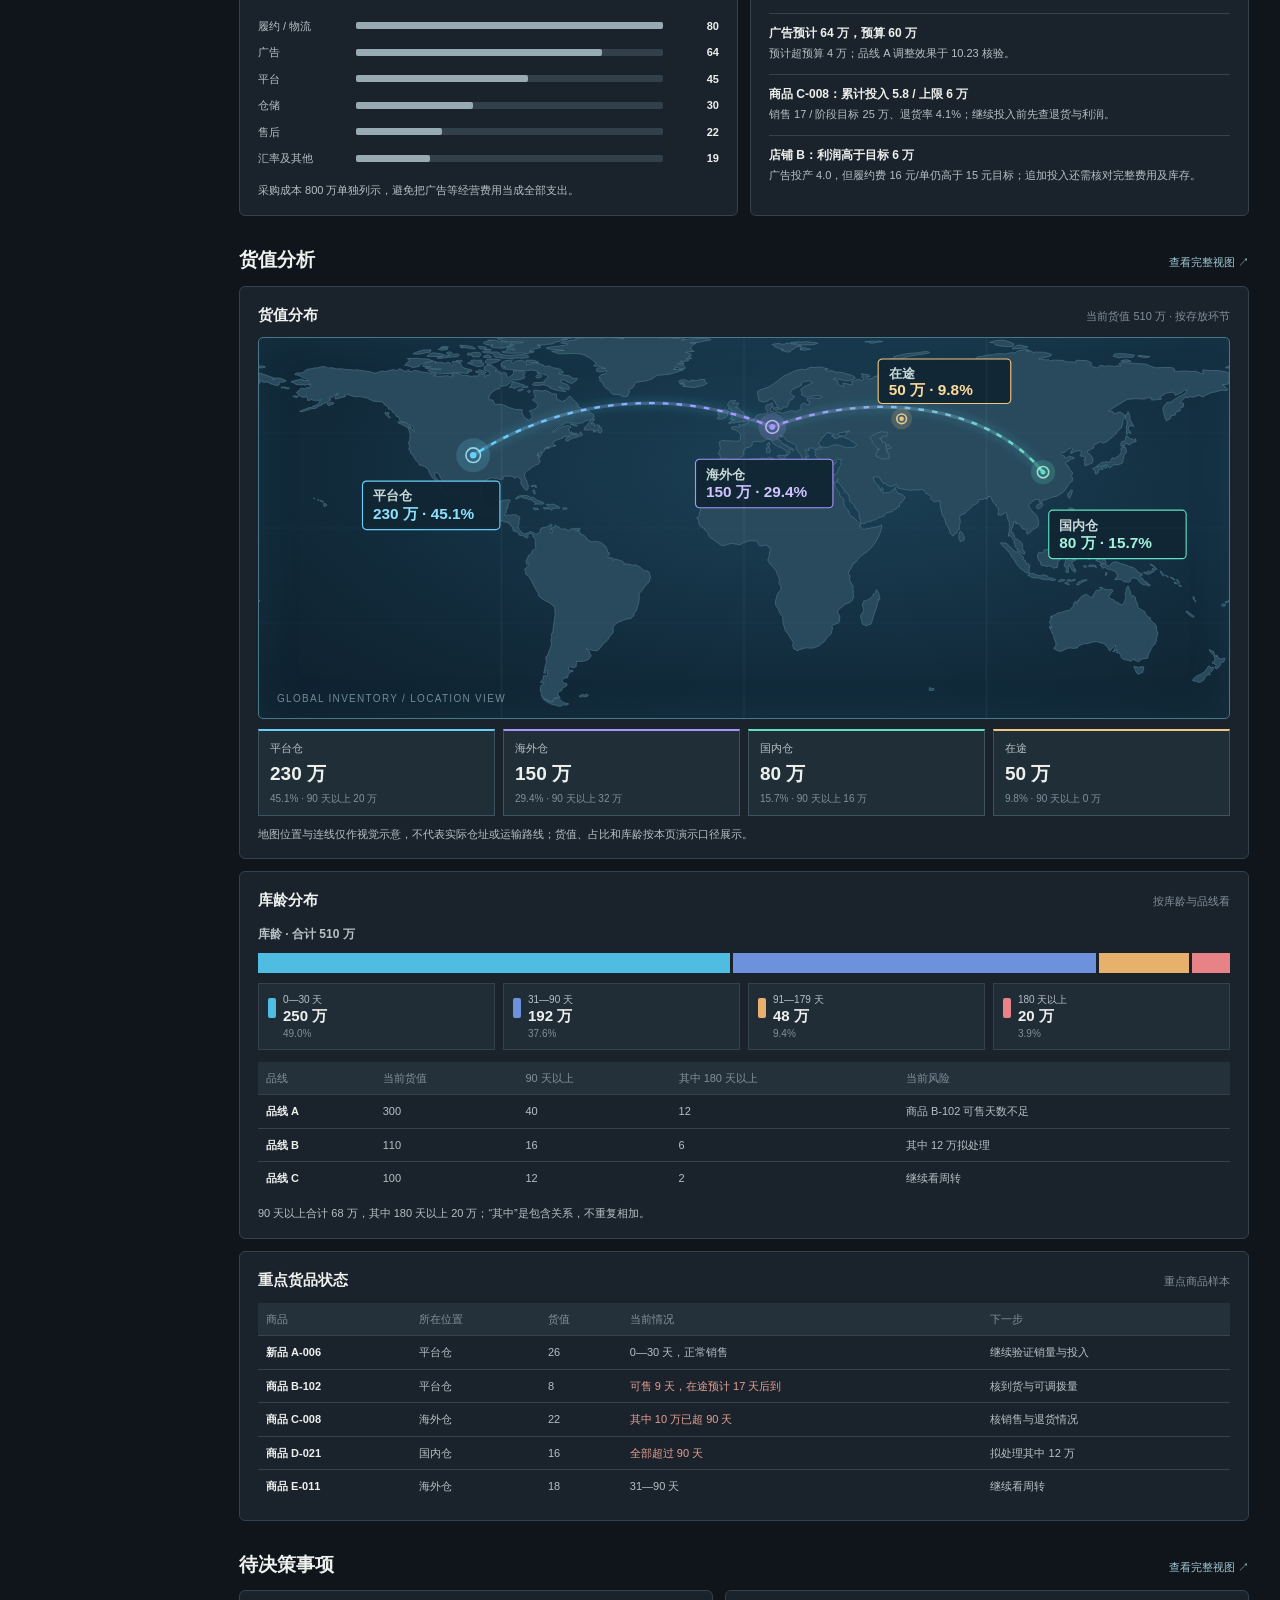
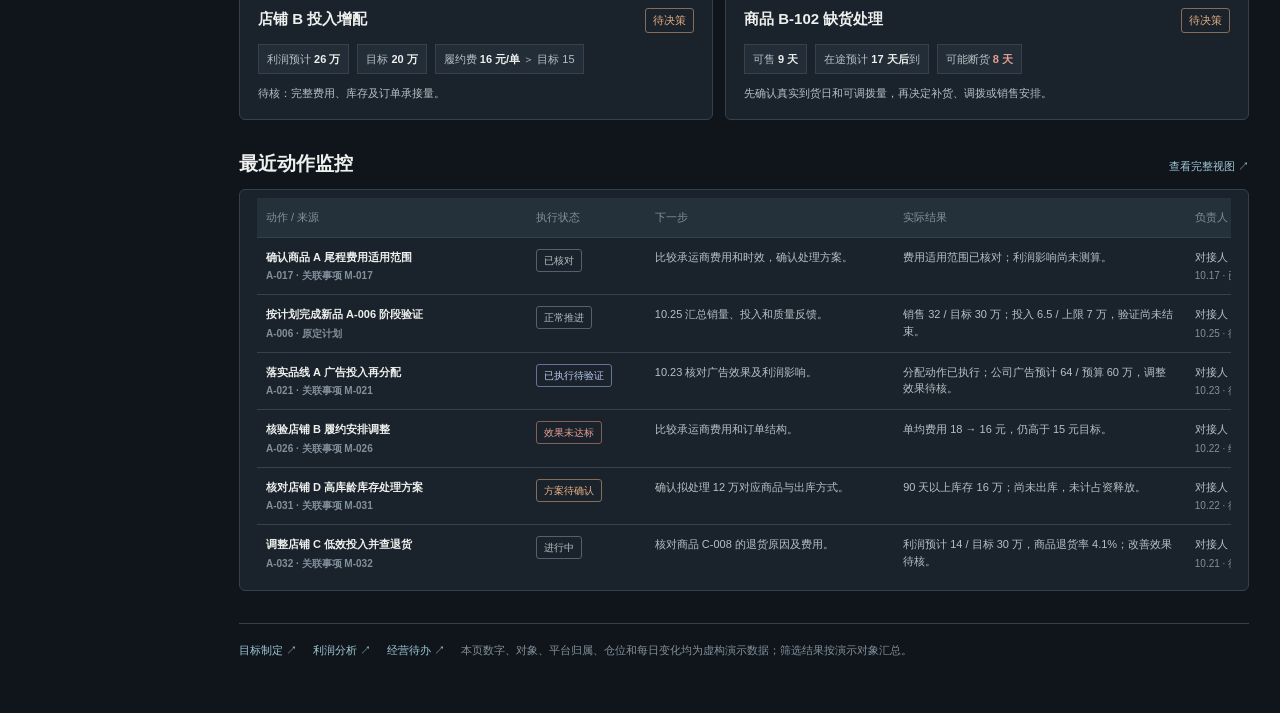
==== commit 54c5594e: "Expand revenue country map and summaries to five markets" ====
--- a/index.html
+++ b/index.html
@@ -4,7 +4,7 @@
 <meta charset="utf-8">
 <meta name="viewport" content="width=device-width,initial-scale=1">
 <title>经营总控｜经营管理中台</title>
-<link rel="stylesheet" href="./style.css?v=20261010c">
+<link rel="stylesheet" href="./style.css?v=20261010e">
 </head>
 <body>
 <div class="shell">
@@ -13,25 +13,25 @@
     <nav class="nav" aria-label="产品导航">
       <a href="./index.html" class="active" aria-current="page">经营总控</a>
       <span class="nav-label">结果分析</span>
-      <a class="sub" href="./views.html?v=20261010d#profit">利润分析</a>
-      <a class="sub" href="./views.html?v=20261010d#revenue">销售与回款分析</a>
-      <a class="sub" href="./views.html?v=20261010d#goods">商品与库存分析</a>
-      <a class="sub" href="./views.html?v=20261010d#cost">成本与投入分析</a>
-      <a class="sub" href="./views.html?v=20261010d#channel">店铺利润与投入产出</a>
-      <a href="./views.html?v=20261010d#goals">目标制定</a>
-      <a href="./views.html?v=20261010d#todos">经营待办</a>
+      <a class="sub" href="./views.html?v=20261010e#profit">利润分析</a>
+      <a class="sub" href="./views.html?v=20261010e#revenue">销售与回款分析</a>
+      <a class="sub" href="./views.html?v=20261010e#goods">商品与库存分析</a>
+      <a class="sub" href="./views.html?v=20261010e#cost">成本与投入分析</a>
+      <a class="sub" href="./views.html?v=20261010e#channel">店铺利润与投入产出</a>
+      <a href="./views.html?v=20261010e#goals">目标制定</a>
+      <a href="./views.html?v=20261010e#todos">经营待办</a>
     </nav>
     <div class="sidefoot">演示数据 · 2026 年 10 月<br>数据截至 10.18<br>金额单位：万元</div>
   </aside>
   <div class="content" id="top">
-    <div class="topbar"><span>经营管理中台　/　<b>经营总控</b></span><a href="./views.html?v=20261010d#goals">查看目标制定 ↗</a></div><nav class="mobile-product-nav" aria-label="移动端产品导航"><a class="active" href="./index.html">经营总控</a><a href="./views.html?v=20261010d#profit">利润分析</a><a href="./views.html?v=20261010d#revenue">销售与回款分析</a><a href="./views.html?v=20261010d#goods">商品与库存分析</a><a href="./views.html?v=20261010d#cost">成本与投入分析</a><a href="./views.html?v=20261010d#channel">店铺利润与投入产出</a><a href="./views.html?v=20261010d#goals">目标制定</a><a href="./views.html?v=20261010d#todos">经营待办</a></nav>
+    <div class="topbar"><span>经营管理中台　/　<b>经营总控</b></span><a href="./views.html?v=20261010e#goals">查看目标制定 ↗</a></div><nav class="mobile-product-nav" aria-label="移动端产品导航"><a class="active" href="./index.html">经营总控</a><a href="./views.html?v=20261010e#profit">利润分析</a><a href="./views.html?v=20261010e#revenue">销售与回款分析</a><a href="./views.html?v=20261010e#goods">商品与库存分析</a><a href="./views.html?v=20261010e#cost">成本与投入分析</a><a href="./views.html?v=20261010e#channel">店铺利润与投入产出</a><a href="./views.html?v=20261010e#goals">目标制定</a><a href="./views.html?v=20261010e#todos">经营待办</a></nav>
     <main>
       <h1 class="sr-only">经营总控</h1>
       <div class="filters" aria-label="经营范围筛选">
         <label class="filter">店铺 <select id="filterStore" aria-label="按店铺筛选"><option value="all">全部</option><option value="店铺 A">店铺 A</option><option value="店铺 B">店铺 B</option><option value="店铺 C">店铺 C</option><option value="店铺 D">店铺 D</option><option value="店铺 E">店铺 E</option></select></label>
         <label class="filter">品线 <select id="filterLine" aria-label="按品线筛选"><option value="all">全部</option><option value="品线 A">品线 A</option><option value="品线 B">品线 B</option><option value="品线 C">品线 C</option></select></label>
         <label class="filter">平台 <select id="filterPlatform" aria-label="按平台筛选"><option value="all">全部</option><option value="Amazon">Amazon</option><option value="Walmart">Walmart</option><option value="TikTok Shop">TikTok Shop</option></select></label>
-        <label class="filter">国家 <select id="filterCountry" aria-label="按国家筛选"><option value="all">全部</option><option value="美国">美国</option><option value="英国">英国</option></select></label>
+        <label class="filter">国家 <select id="filterCountry" aria-label="按国家筛选"><option value="all">全部</option><option value="美国">美国</option><option value="英国">英国</option><option value="加拿大">加拿大</option><option value="德国">德国</option><option value="马来西亚">马来西亚</option></select></label>
         <button class="filter-reset" id="filterReset" type="button" hidden>重置筛选</button>
         <span class="filtermeta">演示账期 2026 年 10 月 · 数据截至 10.18 · 金额单位：万元</span>
       </div>
@@ -50,7 +50,7 @@
       </section>
 
       <section class="section" id="profit" aria-labelledby="profit-title">
-        <div class="sectionhead"><h2 id="profit-title">利润分析</h2><span><a class="section-jump" href="./views.html?v=20261010d#profit">查看完整视图 ↗</a></span></div>
+        <div class="sectionhead"><h2 id="profit-title">利润分析</h2><span><a class="section-jump" href="./views.html?v=20261010e#profit">查看完整视图 ↗</a></span></div>
         <article class="panel trend-panel">
           <div class="panelhead"><h3>利润进度</h3><div class="period-switch" role="group" aria-label="利润图查看周期"><button type="button" data-period-toggle="day" aria-pressed="true">按日</button><button type="button" data-period-toggle="month" aria-pressed="false">按月</button></div></div>
           <div class="chart-view" data-period-panel="day">
@@ -104,7 +104,7 @@
       </section>
 
       <section class="section" id="income" aria-labelledby="income-title">
-        <div class="sectionhead"><h2 id="income-title">收入分析</h2><span><a class="section-jump" href="./views.html?v=20261010d#revenue">查看完整视图 ↗</a></span></div>
+        <div class="sectionhead"><h2 id="income-title">收入分析</h2><span><a class="section-jump" href="./views.html?v=20261010e#revenue">查看完整视图 ↗</a></span></div>
         <div class="grid2 wide-right">
           <article class="panel"><div class="panelhead"><h3>订单分布</h3><span>本月预计 16,000 单 · 10.18 单日 610 单</span></div>
             <div class="pie-block order-pie" role="img" aria-label="本月预计订单按平台分布：Amazon 10,600 单，占 66.25%；Walmart 2,200 单，占 13.75%；TikTok Shop 3,200 单，占 20%">
@@ -163,7 +163,7 @@
       </section>
 
       <section class="section" id="cost" aria-labelledby="cost-title">
-        <div class="sectionhead"><h2 id="cost-title">成本与投入分析</h2><span><a class="section-jump" href="./views.html?v=20261010d#cost">查看完整视图 ↗</a></span></div>
+        <div class="sectionhead"><h2 id="cost-title">成本与投入分析</h2><span><a class="section-jump" href="./views.html?v=20261010e#cost">查看完整视图 ↗</a></span></div>
         <article class="panel"><div class="panelhead"><h3>本月预计利润构成</h3><span>万元 · 同一经营口径</span></div>
           <div class="lineage"><div><span>收入</span><b>1,220</b><small>预计高于目标 20</small></div><div><span>减：采购成本</span><b>800</b><small>得到毛利 420</small></div><div><span>减：经营费用及汇率影响</span><b>260</b><small>广告、履约、平台等</small></div><div><span>利润</span><b>160</b><small>预计低于目标 20</small></div></div>
           <div class="bridge-note"><b>为什么收入多 20 万，利润还少 20 万：</b>毛利比目标少 10 万；经营费用比按目标倒推的 250 万多 10 万。费用差额的具体来源仍需核对。</div>
@@ -200,7 +200,7 @@
       </section>
 
       <section class="section" id="stock" aria-labelledby="stock-title">
-        <div class="sectionhead"><h2 id="stock-title">货值分析</h2><span><a class="section-jump" href="./views.html?v=20261010d#goods">查看完整视图 ↗</a></span></div>
+        <div class="sectionhead"><h2 id="stock-title">货值分析</h2><span><a class="section-jump" href="./views.html?v=20261010e#goods">查看完整视图 ↗</a></span></div>
         <article class="panel map-panel">
           <div class="panelhead"><h3>货值分布</h3><span>当前货值 510 万 · 按存放环节</span></div>
           <div class="map-frame">
@@ -257,7 +257,7 @@
       </section>
 
       <section class="section" id="matters" aria-labelledby="matters-title">
-        <div class="sectionhead"><h2 id="matters-title">待决策事项</h2><span><a class="section-jump" href="./views.html?v=20261010d#todos">查看完整视图 ↗</a></span></div>
+        <div class="sectionhead"><h2 id="matters-title">待决策事项</h2><span><a class="section-jump" href="./views.html?v=20261010e#todos">查看完整视图 ↗</a></span></div>
         <div class="mattergrid">
           <article class="panel"><div class="panelhead"><h3>店铺 B 投入增配</h3><span class="status warn">待决策</span></div>
             <div class="summaryline"><span>利润预计 <b>26 万</b></span><span>目标 <b>20 万</b></span><span>履约费 <b>16 元/单</b> ＞ 目标 15</span></div>
@@ -271,7 +271,7 @@
       </section>
 
       <section class="section" id="actions" aria-labelledby="actions-title">
-        <div class="sectionhead"><h2 id="actions-title">最近动作监控</h2><span><a class="section-jump" href="./views.html?v=20261010d#todos">查看完整视图 ↗</a></span></div>
+        <div class="sectionhead"><h2 id="actions-title">最近动作监控</h2><span><a class="section-jump" href="./views.html?v=20261010e#todos">查看完整视图 ↗</a></span></div>
         <article class="panel actions-panel">
           <div class="scroll"><table class="table actions-table"><thead><tr><th>动作 / 来源</th><th>执行状态</th><th>下一步</th><th>实际结果</th><th>负责人 / 截止时间</th></tr></thead><tbody>
             <tr><td>确认商品 A 尾程费用适用范围<small>A-017 · 关联事项 M-017</small></td><td><span class="status">已核对</span></td><td>比较承运商费用和时效，确认处理方案。</td><td>费用适用范围已核对；利润影响尚未测算。</td><td>对接人 A<small>10.17 · 已完成</small></td></tr>
@@ -284,7 +284,7 @@
         </article>
       </section>
 
-      <footer class="footer"><a href="./views.html?v=20261010d#goals">目标制定 ↗</a><a href="./views.html?v=20261010d#profit">利润分析 ↗</a><a href="./views.html?v=20261010d#todos">经营待办 ↗</a><span>本页数字、对象、平台归属、仓位和每日变化均为虚构演示数据；筛选结果按演示对象汇总。</span></footer>
+      <footer class="footer"><a href="./views.html?v=20261010e#goals">目标制定 ↗</a><a href="./views.html?v=20261010e#profit">利润分析 ↗</a><a href="./views.html?v=20261010e#todos">经营待办 ↗</a><span>本页数字、对象、平台归属、仓位和每日变化均为虚构演示数据；筛选结果按演示对象汇总。</span></footer>
     </main>
   </div>
 </div>
@@ -297,6 +297,6 @@
   });
 });
 </script>
-<script src="./dashboard.js?v=20261010c"></script>
+<script src="./dashboard.js?v=20261010e"></script>
 </body>
 </html>
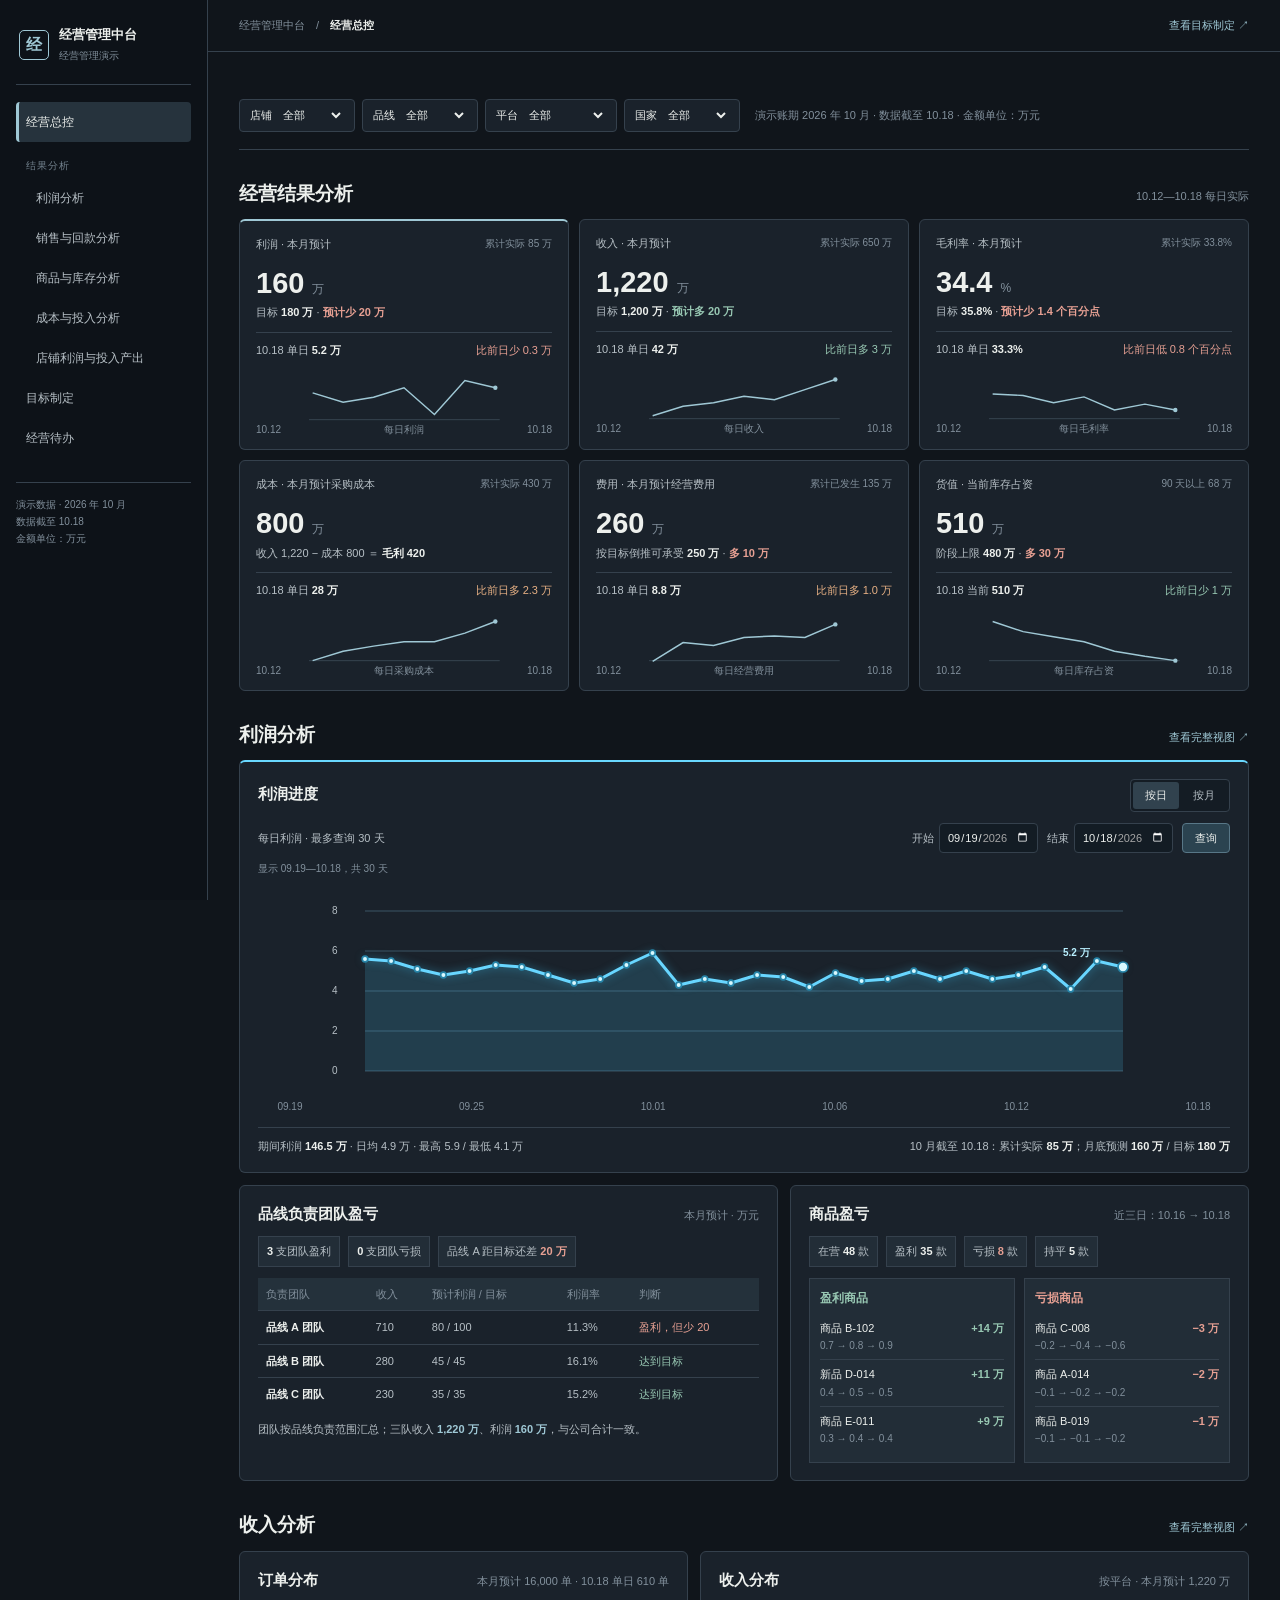
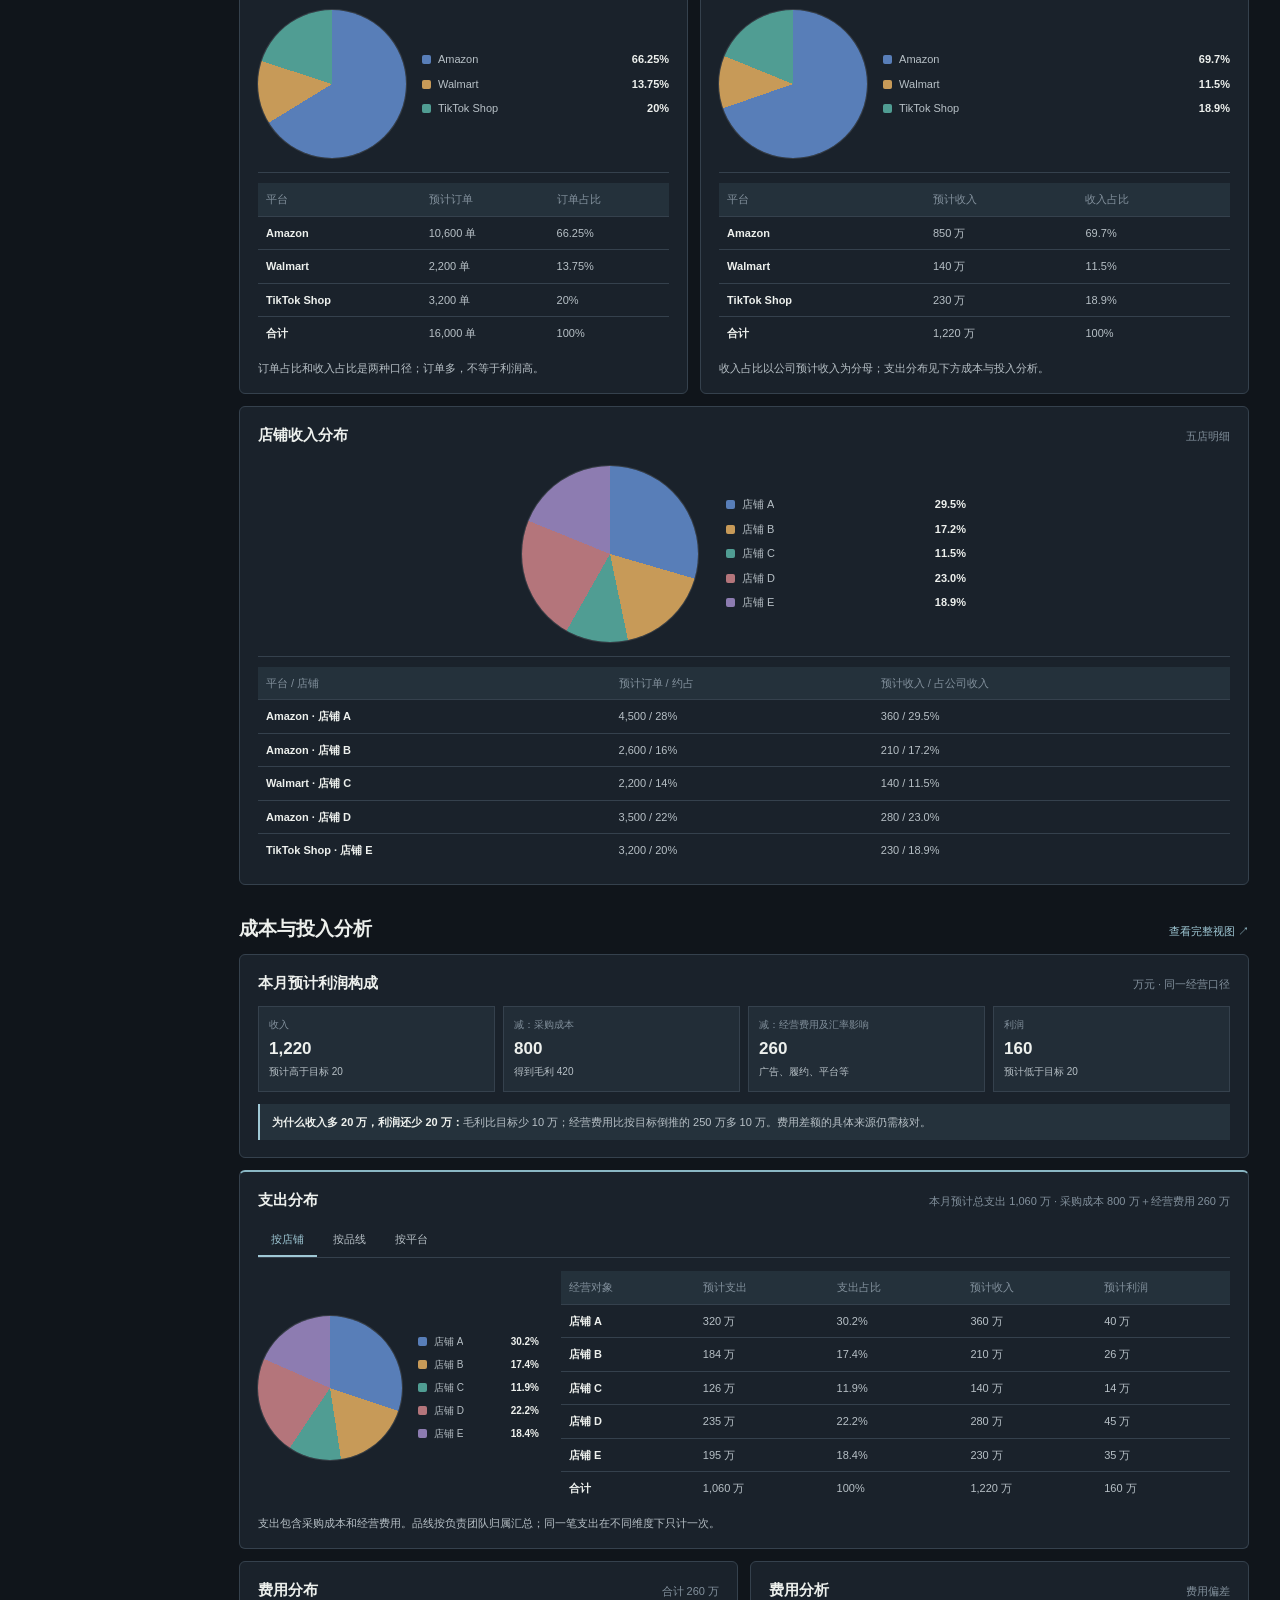
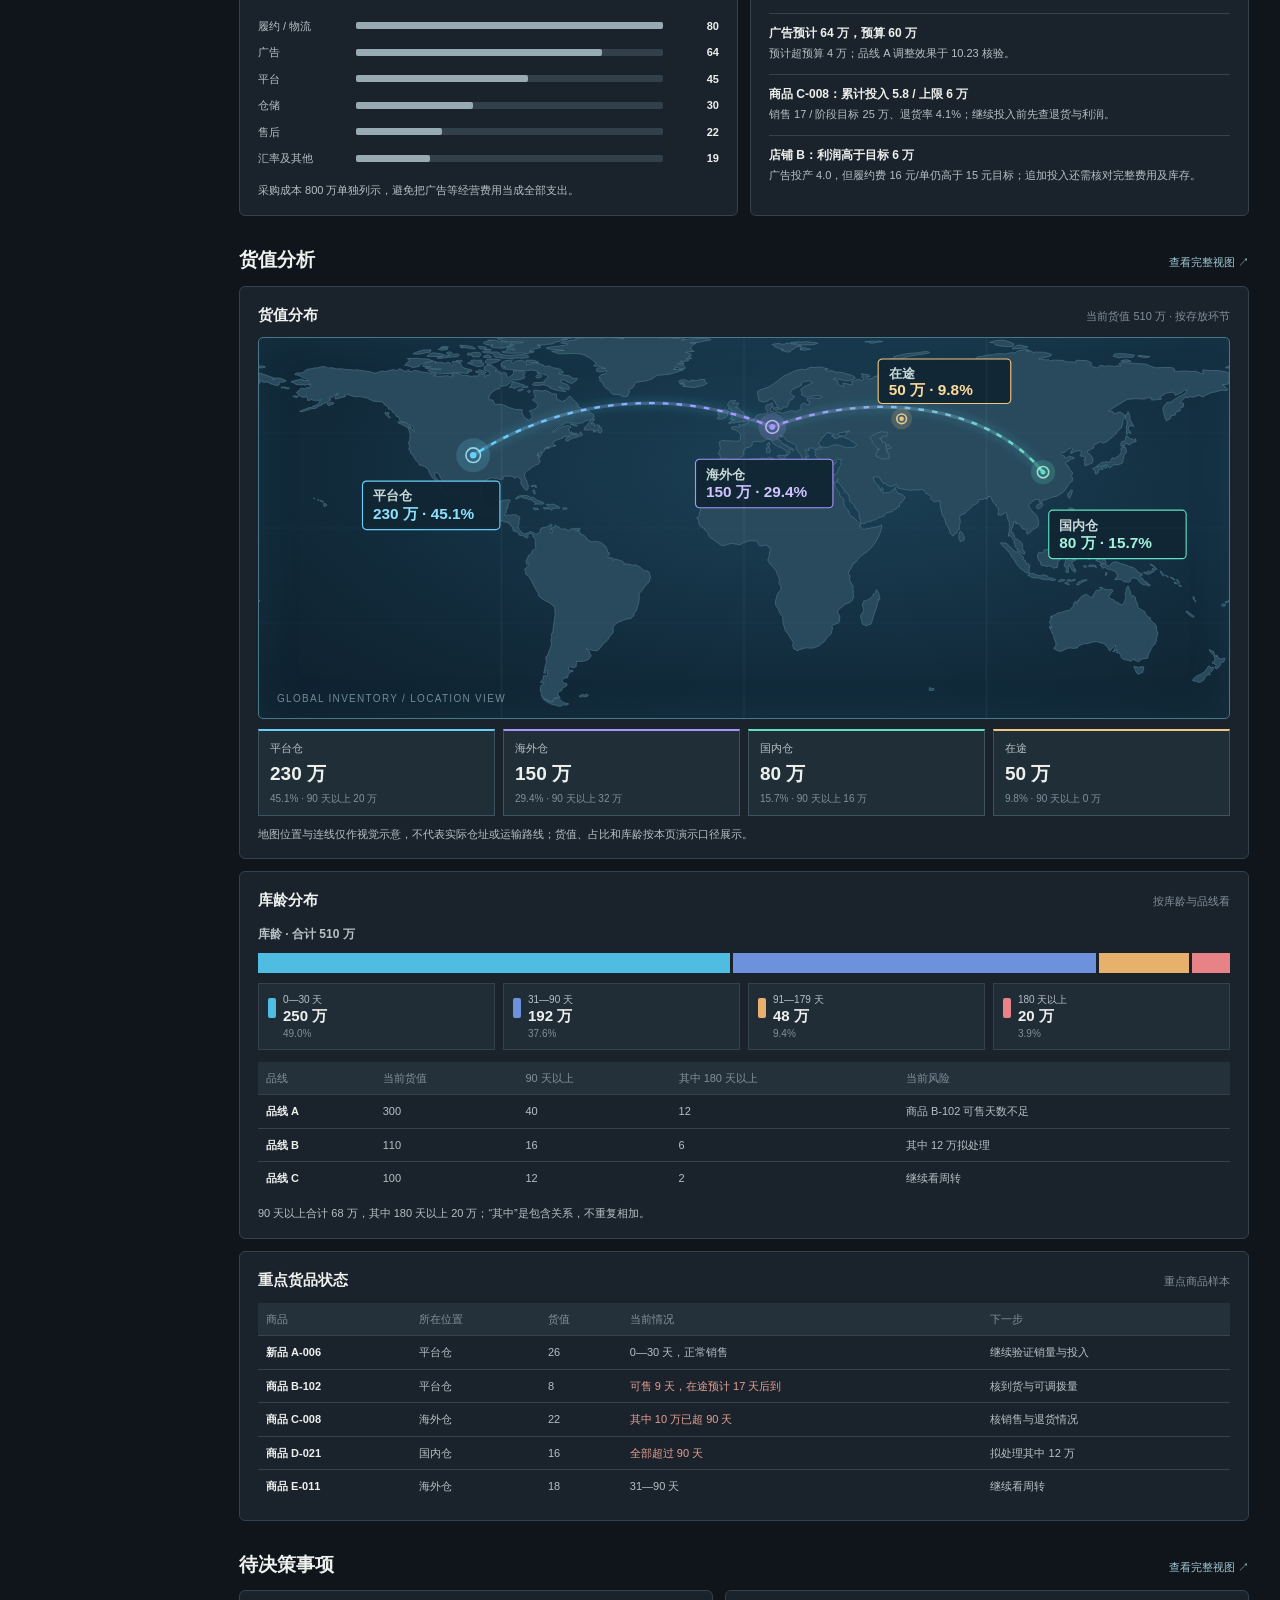
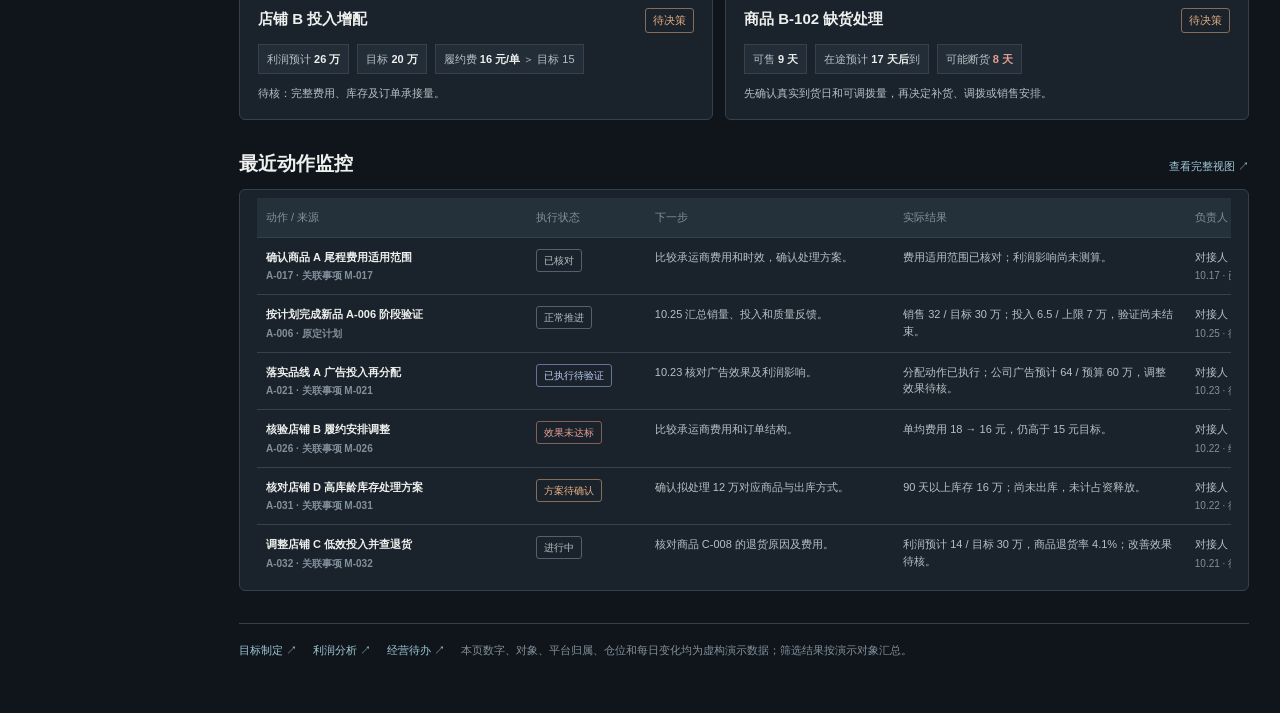
==== commit 7bf4e812: "Restore chart motion and verify demo interactions" ====
--- a/index.html
+++ b/index.html
@@ -4,7 +4,7 @@
 <meta charset="utf-8">
 <meta name="viewport" content="width=device-width,initial-scale=1">
 <title>经营总控｜经营管理中台</title>
-<link rel="stylesheet" href="./style.css?v=20261010e">
+<link rel="stylesheet" href="./style.css?v=20261010f">
 </head>
 <body>
 <div class="shell">
@@ -13,18 +13,18 @@
     <nav class="nav" aria-label="产品导航">
       <a href="./index.html" class="active" aria-current="page">经营总控</a>
       <span class="nav-label">结果分析</span>
-      <a class="sub" href="./views.html?v=20261010e#profit">利润分析</a>
-      <a class="sub" href="./views.html?v=20261010e#revenue">销售与回款分析</a>
-      <a class="sub" href="./views.html?v=20261010e#goods">商品与库存分析</a>
-      <a class="sub" href="./views.html?v=20261010e#cost">成本与投入分析</a>
-      <a class="sub" href="./views.html?v=20261010e#channel">店铺利润与投入产出</a>
-      <a href="./views.html?v=20261010e#goals">目标制定</a>
-      <a href="./views.html?v=20261010e#todos">经营待办</a>
+      <a class="sub" href="./views.html?v=20261010f#profit">利润分析</a>
+      <a class="sub" href="./views.html?v=20261010f#revenue">销售与回款分析</a>
+      <a class="sub" href="./views.html?v=20261010f#goods">商品与库存分析</a>
+      <a class="sub" href="./views.html?v=20261010f#cost">成本与投入分析</a>
+      <a class="sub" href="./views.html?v=20261010f#channel">店铺利润与投入产出</a>
+      <a href="./views.html?v=20261010f#goals">目标制定</a>
+      <a href="./views.html?v=20261010f#todos">经营待办</a>
     </nav>
     <div class="sidefoot">演示数据 · 2026 年 10 月<br>数据截至 10.18<br>金额单位：万元</div>
   </aside>
   <div class="content" id="top">
-    <div class="topbar"><span>经营管理中台　/　<b>经营总控</b></span><a href="./views.html?v=20261010e#goals">查看目标制定 ↗</a></div><nav class="mobile-product-nav" aria-label="移动端产品导航"><a class="active" href="./index.html">经营总控</a><a href="./views.html?v=20261010e#profit">利润分析</a><a href="./views.html?v=20261010e#revenue">销售与回款分析</a><a href="./views.html?v=20261010e#goods">商品与库存分析</a><a href="./views.html?v=20261010e#cost">成本与投入分析</a><a href="./views.html?v=20261010e#channel">店铺利润与投入产出</a><a href="./views.html?v=20261010e#goals">目标制定</a><a href="./views.html?v=20261010e#todos">经营待办</a></nav>
+    <div class="topbar"><span>经营管理中台　/　<b>经营总控</b></span><a href="./views.html?v=20261010f#goals">查看目标制定 ↗</a></div><nav class="mobile-product-nav" aria-label="移动端产品导航"><a class="active" href="./index.html">经营总控</a><a href="./views.html?v=20261010f#profit">利润分析</a><a href="./views.html?v=20261010f#revenue">销售与回款分析</a><a href="./views.html?v=20261010f#goods">商品与库存分析</a><a href="./views.html?v=20261010f#cost">成本与投入分析</a><a href="./views.html?v=20261010f#channel">店铺利润与投入产出</a><a href="./views.html?v=20261010f#goals">目标制定</a><a href="./views.html?v=20261010f#todos">经营待办</a></nav>
     <main>
       <h1 class="sr-only">经营总控</h1>
       <div class="filters" aria-label="经营范围筛选">
@@ -50,7 +50,7 @@
       </section>
 
       <section class="section" id="profit" aria-labelledby="profit-title">
-        <div class="sectionhead"><h2 id="profit-title">利润分析</h2><span><a class="section-jump" href="./views.html?v=20261010e#profit">查看完整视图 ↗</a></span></div>
+        <div class="sectionhead"><h2 id="profit-title">利润分析</h2><span><a class="section-jump" href="./views.html?v=20261010f#profit">查看完整视图 ↗</a></span></div>
         <article class="panel trend-panel">
           <div class="panelhead"><h3>利润进度</h3><div class="period-switch" role="group" aria-label="利润图查看周期"><button type="button" data-period-toggle="day" aria-pressed="true">按日</button><button type="button" data-period-toggle="month" aria-pressed="false">按月</button></div></div>
           <div class="chart-view" data-period-panel="day">
@@ -104,7 +104,7 @@
       </section>
 
       <section class="section" id="income" aria-labelledby="income-title">
-        <div class="sectionhead"><h2 id="income-title">收入分析</h2><span><a class="section-jump" href="./views.html?v=20261010e#revenue">查看完整视图 ↗</a></span></div>
+        <div class="sectionhead"><h2 id="income-title">收入分析</h2><span><a class="section-jump" href="./views.html?v=20261010f#revenue">查看完整视图 ↗</a></span></div>
         <div class="grid2 wide-right">
           <article class="panel"><div class="panelhead"><h3>订单分布</h3><span>本月预计 16,000 单 · 10.18 单日 610 单</span></div>
             <div class="pie-block order-pie" role="img" aria-label="本月预计订单按平台分布：Amazon 10,600 单，占 66.25%；Walmart 2,200 单，占 13.75%；TikTok Shop 3,200 单，占 20%">
@@ -163,7 +163,7 @@
       </section>
 
       <section class="section" id="cost" aria-labelledby="cost-title">
-        <div class="sectionhead"><h2 id="cost-title">成本与投入分析</h2><span><a class="section-jump" href="./views.html?v=20261010e#cost">查看完整视图 ↗</a></span></div>
+        <div class="sectionhead"><h2 id="cost-title">成本与投入分析</h2><span><a class="section-jump" href="./views.html?v=20261010f#cost">查看完整视图 ↗</a></span></div>
         <article class="panel"><div class="panelhead"><h3>本月预计利润构成</h3><span>万元 · 同一经营口径</span></div>
           <div class="lineage"><div><span>收入</span><b>1,220</b><small>预计高于目标 20</small></div><div><span>减：采购成本</span><b>800</b><small>得到毛利 420</small></div><div><span>减：经营费用及汇率影响</span><b>260</b><small>广告、履约、平台等</small></div><div><span>利润</span><b>160</b><small>预计低于目标 20</small></div></div>
           <div class="bridge-note"><b>为什么收入多 20 万，利润还少 20 万：</b>毛利比目标少 10 万；经营费用比按目标倒推的 250 万多 10 万。费用差额的具体来源仍需核对。</div>
@@ -200,7 +200,7 @@
       </section>
 
       <section class="section" id="stock" aria-labelledby="stock-title">
-        <div class="sectionhead"><h2 id="stock-title">货值分析</h2><span><a class="section-jump" href="./views.html?v=20261010e#goods">查看完整视图 ↗</a></span></div>
+        <div class="sectionhead"><h2 id="stock-title">货值分析</h2><span><a class="section-jump" href="./views.html?v=20261010f#goods">查看完整视图 ↗</a></span></div>
         <article class="panel map-panel">
           <div class="panelhead"><h3>货值分布</h3><span>当前货值 510 万 · 按存放环节</span></div>
           <div class="map-frame">
@@ -257,7 +257,7 @@
       </section>
 
       <section class="section" id="matters" aria-labelledby="matters-title">
-        <div class="sectionhead"><h2 id="matters-title">待决策事项</h2><span><a class="section-jump" href="./views.html?v=20261010e#todos">查看完整视图 ↗</a></span></div>
+        <div class="sectionhead"><h2 id="matters-title">待决策事项</h2><span><a class="section-jump" href="./views.html?v=20261010f#todos">查看完整视图 ↗</a></span></div>
         <div class="mattergrid">
           <article class="panel"><div class="panelhead"><h3>店铺 B 投入增配</h3><span class="status warn">待决策</span></div>
             <div class="summaryline"><span>利润预计 <b>26 万</b></span><span>目标 <b>20 万</b></span><span>履约费 <b>16 元/单</b> ＞ 目标 15</span></div>
@@ -271,7 +271,7 @@
       </section>
 
       <section class="section" id="actions" aria-labelledby="actions-title">
-        <div class="sectionhead"><h2 id="actions-title">最近动作监控</h2><span><a class="section-jump" href="./views.html?v=20261010e#todos">查看完整视图 ↗</a></span></div>
+        <div class="sectionhead"><h2 id="actions-title">最近动作监控</h2><span><a class="section-jump" href="./views.html?v=20261010f#todos">查看完整视图 ↗</a></span></div>
         <article class="panel actions-panel">
           <div class="scroll"><table class="table actions-table"><thead><tr><th>动作 / 来源</th><th>执行状态</th><th>下一步</th><th>实际结果</th><th>负责人 / 截止时间</th></tr></thead><tbody>
             <tr><td>确认商品 A 尾程费用适用范围<small>A-017 · 关联事项 M-017</small></td><td><span class="status">已核对</span></td><td>比较承运商费用和时效，确认处理方案。</td><td>费用适用范围已核对；利润影响尚未测算。</td><td>对接人 A<small>10.17 · 已完成</small></td></tr>
@@ -284,7 +284,7 @@
         </article>
       </section>
 
-      <footer class="footer"><a href="./views.html?v=20261010e#goals">目标制定 ↗</a><a href="./views.html?v=20261010e#profit">利润分析 ↗</a><a href="./views.html?v=20261010e#todos">经营待办 ↗</a><span>本页数字、对象、平台归属、仓位和每日变化均为虚构演示数据；筛选结果按演示对象汇总。</span></footer>
+      <footer class="footer"><a href="./views.html?v=20261010f#goals">目标制定 ↗</a><a href="./views.html?v=20261010f#profit">利润分析 ↗</a><a href="./views.html?v=20261010f#todos">经营待办 ↗</a><span>本页数字、对象、平台归属、仓位和每日变化均为虚构演示数据；筛选结果按演示对象汇总。</span></footer>
     </main>
   </div>
 </div>
@@ -294,9 +294,11 @@
     const period = button.getAttribute('data-period-toggle');
     document.querySelectorAll('[data-period-toggle]').forEach(item => item.setAttribute('aria-pressed', String(item === button)));
     document.querySelectorAll('[data-period-panel]').forEach(panel => { panel.hidden = panel.getAttribute('data-period-panel') !== period; });
+    window.chartMotion?.replayWithin(document.querySelector(`[data-period-panel="${period}"]`));
   });
 });
 </script>
-<script src="./dashboard.js?v=20261010e"></script>
+<script src="./motion.js?v=20261010f"></script>
+<script src="./dashboard.js?v=20261010f"></script>
 </body>
 </html>
--- a/style.css
+++ b/style.css
@@ -143,11 +143,7 @@
 .age-legend b{color:var(--text);font-size:15px;line-height:1.1}
 .age-legend small{grid-column:2;color:var(--muted);font-size:10px}
 @media(max-width:800px){.age-legend{grid-template-columns:repeat(2,minmax(0,1fr))}}
-/* Reveal each pie when it enters view; no continuous motion. */
-@property --pie-reveal-angle{syntax:"<angle>";inherits:false;initial-value:360deg}
-.pie.pie-revealing{--pie-reveal-angle:360deg;-webkit-mask-image:conic-gradient(#000 0deg var(--pie-reveal-angle),transparent var(--pie-reveal-angle) 360deg);mask-image:conic-gradient(#000 0deg var(--pie-reveal-angle),transparent var(--pie-reveal-angle) 360deg);animation:pie-reveal .8s cubic-bezier(.2,.7,.2,1) both}
-@keyframes pie-reveal{from{--pie-reveal-angle:0deg}to{--pie-reveal-angle:360deg}}
-@media(prefers-reduced-motion:reduce){.pie.pie-revealing{animation:none;-webkit-mask-image:none;mask-image:none}}
+/* Chart entry motion is controlled centrally by motion.js. */
 
 /* Interactive scope filters and their store-level summary. */
 .filter{display:flex;align-items:center;gap:7px;white-space:nowrap}.filter select{appearance:auto;background:transparent;border:0;color:var(--text);font:inherit;min-width:65px;max-width:125px;cursor:pointer}.filter select:focus-visible,.filter-reset:focus-visible{outline:2px solid var(--ice);outline-offset:3px}.filter select option{background:var(--panel);color:var(--text)}.filter-reset{border:1px solid #59717c;background:transparent;color:var(--ice);border-radius:4px;padding:7px 10px;font:inherit;font-size:11px;cursor:pointer}.filter-reset:hover{background:#26333d}.scope-card{min-height:122px}.scope-card .compare{line-height:1.6}.scope-table{min-width:660px}.scope-table td small{display:block;color:var(--muted);font-size:10px;font-weight:400}.scope-contribution{padding:9px 0;border-top:1px solid var(--line)}.scope-contribution:first-of-type{border-top:0}.scope-contribution>div:first-child{display:flex;justify-content:space-between;gap:12px;font-size:11px}.scope-contribution>div:first-child span,.scope-contribution small{color:var(--sub)}.scope-contribution .rail{margin:7px 0}.scope-contribution .rail i{background:var(--ice)}.scope-contribution small{font-size:10px}.scope-lineage{grid-template-columns:repeat(2,minmax(0,1fr))}.scope-stock-row,.scope-list-row{display:grid;grid-template-columns:minmax(0,1fr) auto;gap:3px 12px;padding:9px 0;border-top:1px solid var(--line);font-size:11px}.scope-stock-row:first-of-type,.scope-list-row:first-of-type{border-top:0}.scope-stock-row span:nth-child(2),.scope-list-row span{color:var(--sub)}.scope-stock-row b{grid-column:1/-1;font-weight:400;color:var(--muted)}.scope-list-row small{grid-column:1/-1;color:var(--muted);font-size:10px}.scope-empty{color:var(--sub)}.scope-disclaimer{margin:24px 0 0;color:var(--muted);font-size:10px}
